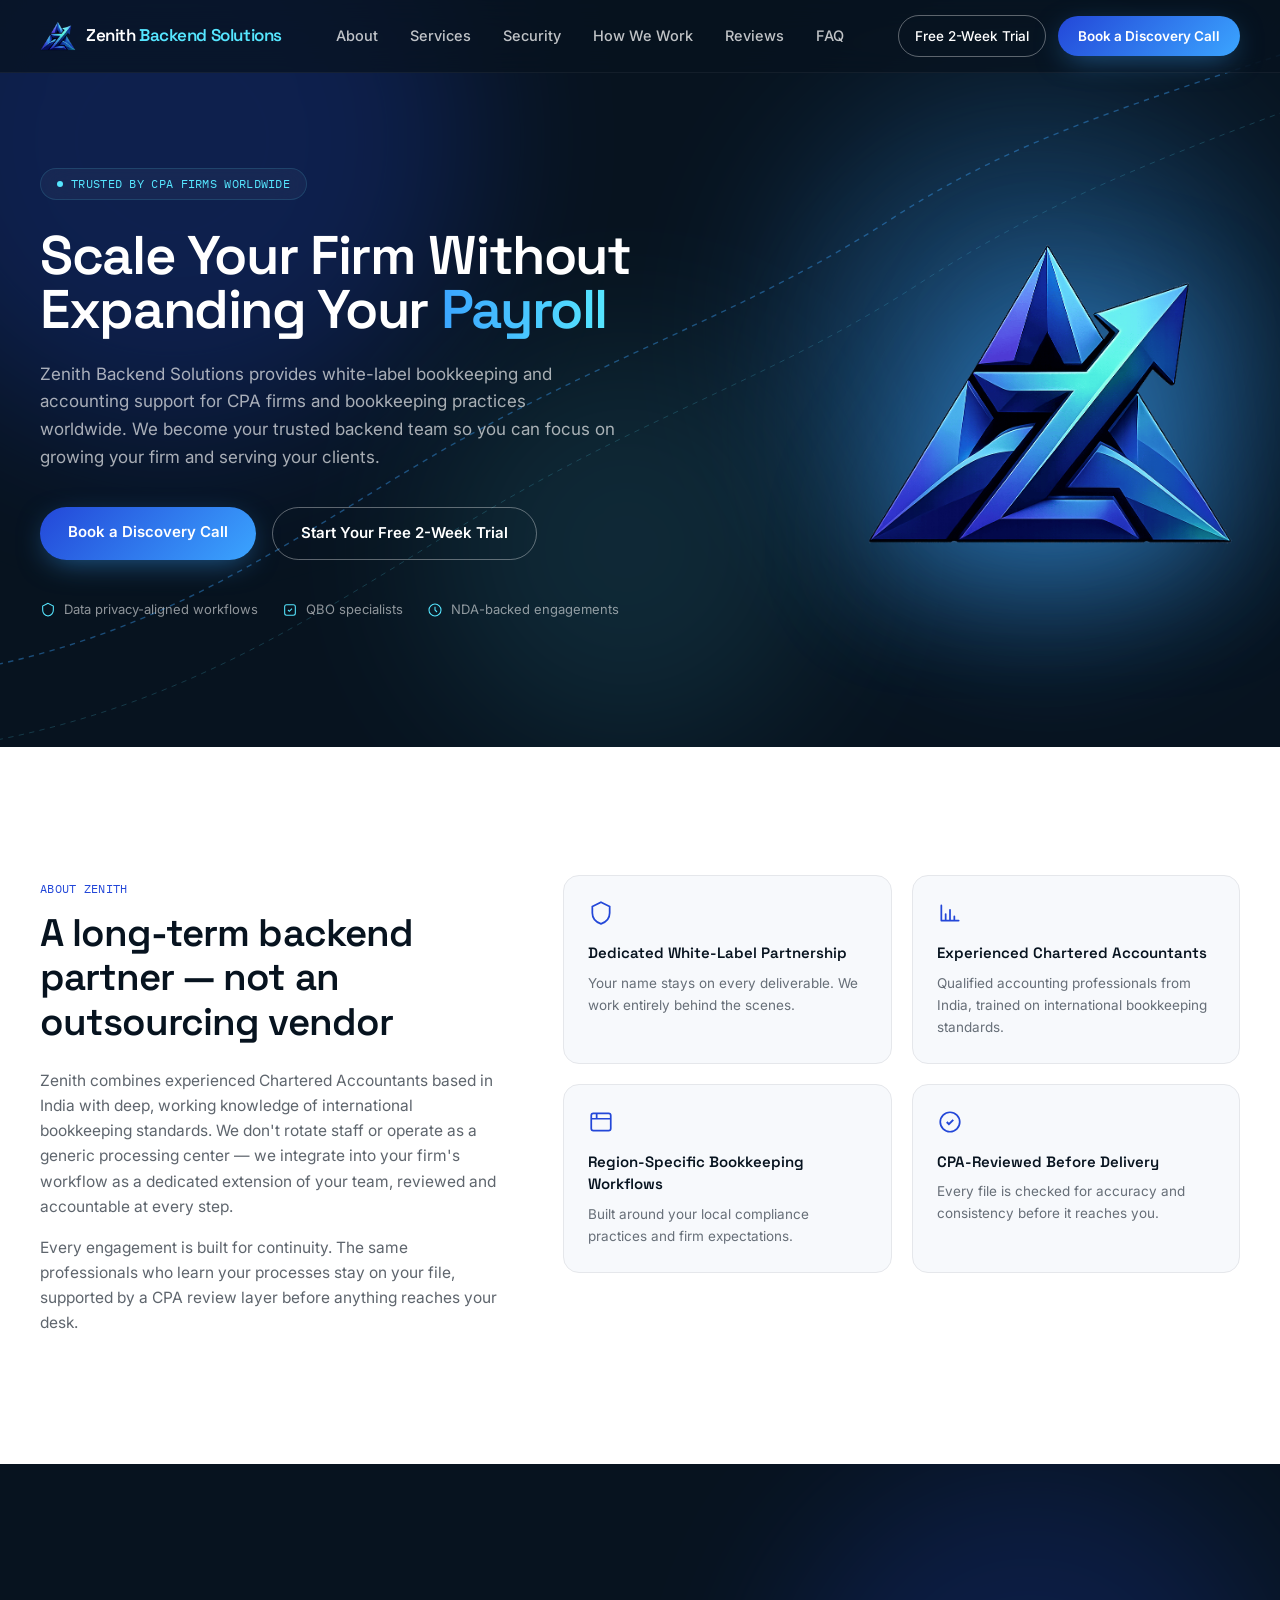
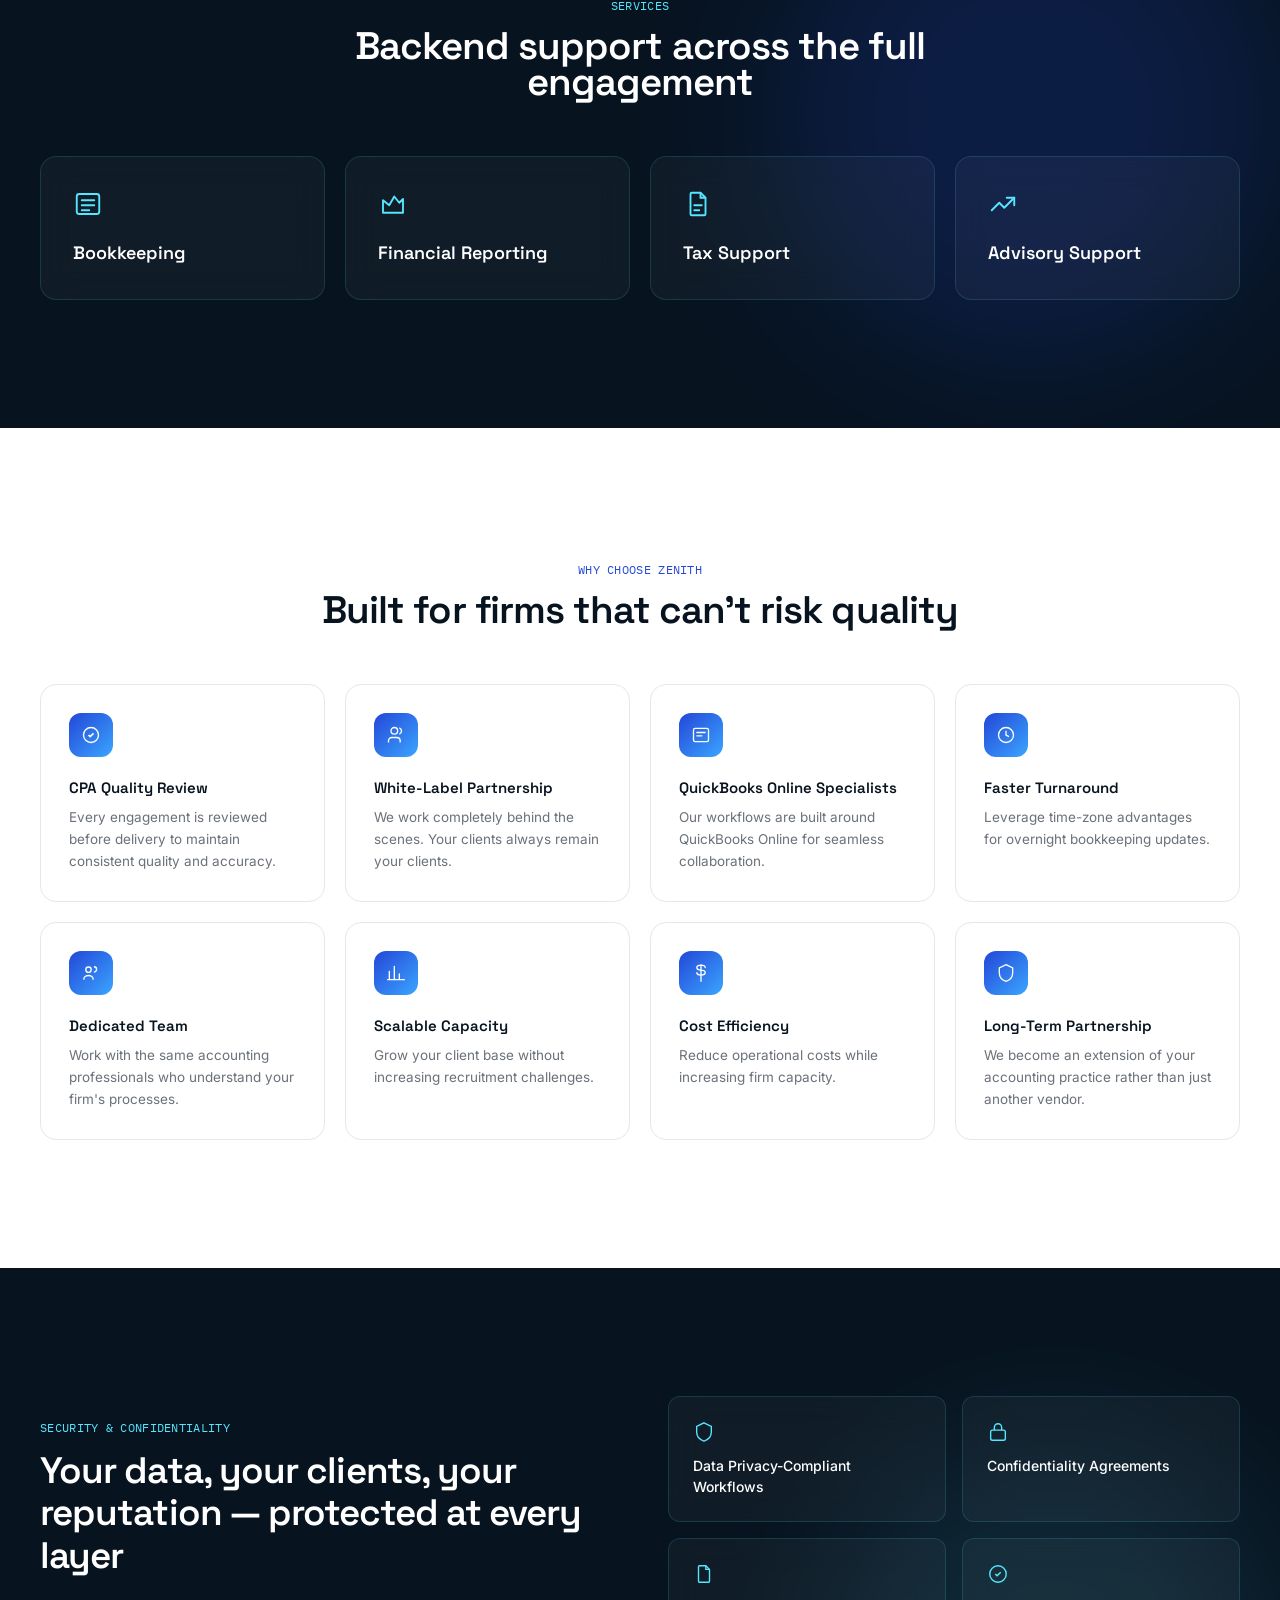
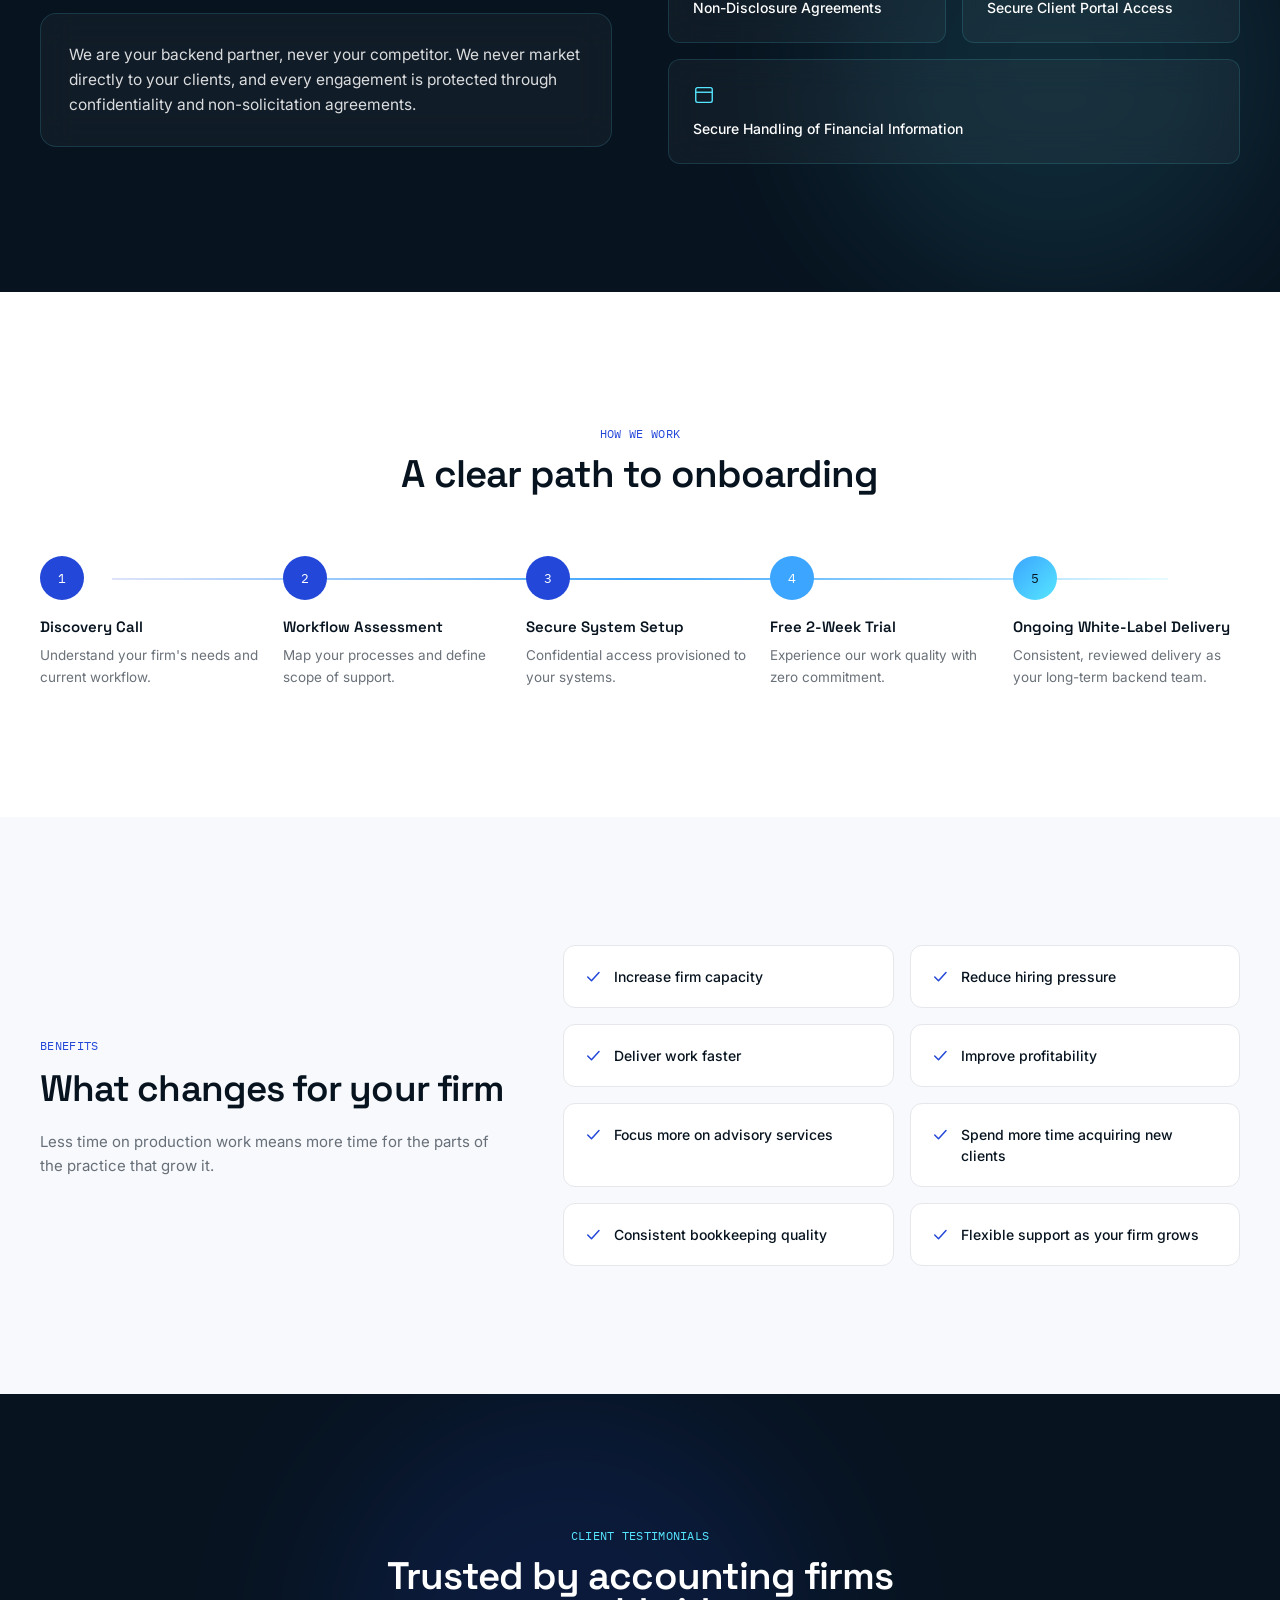
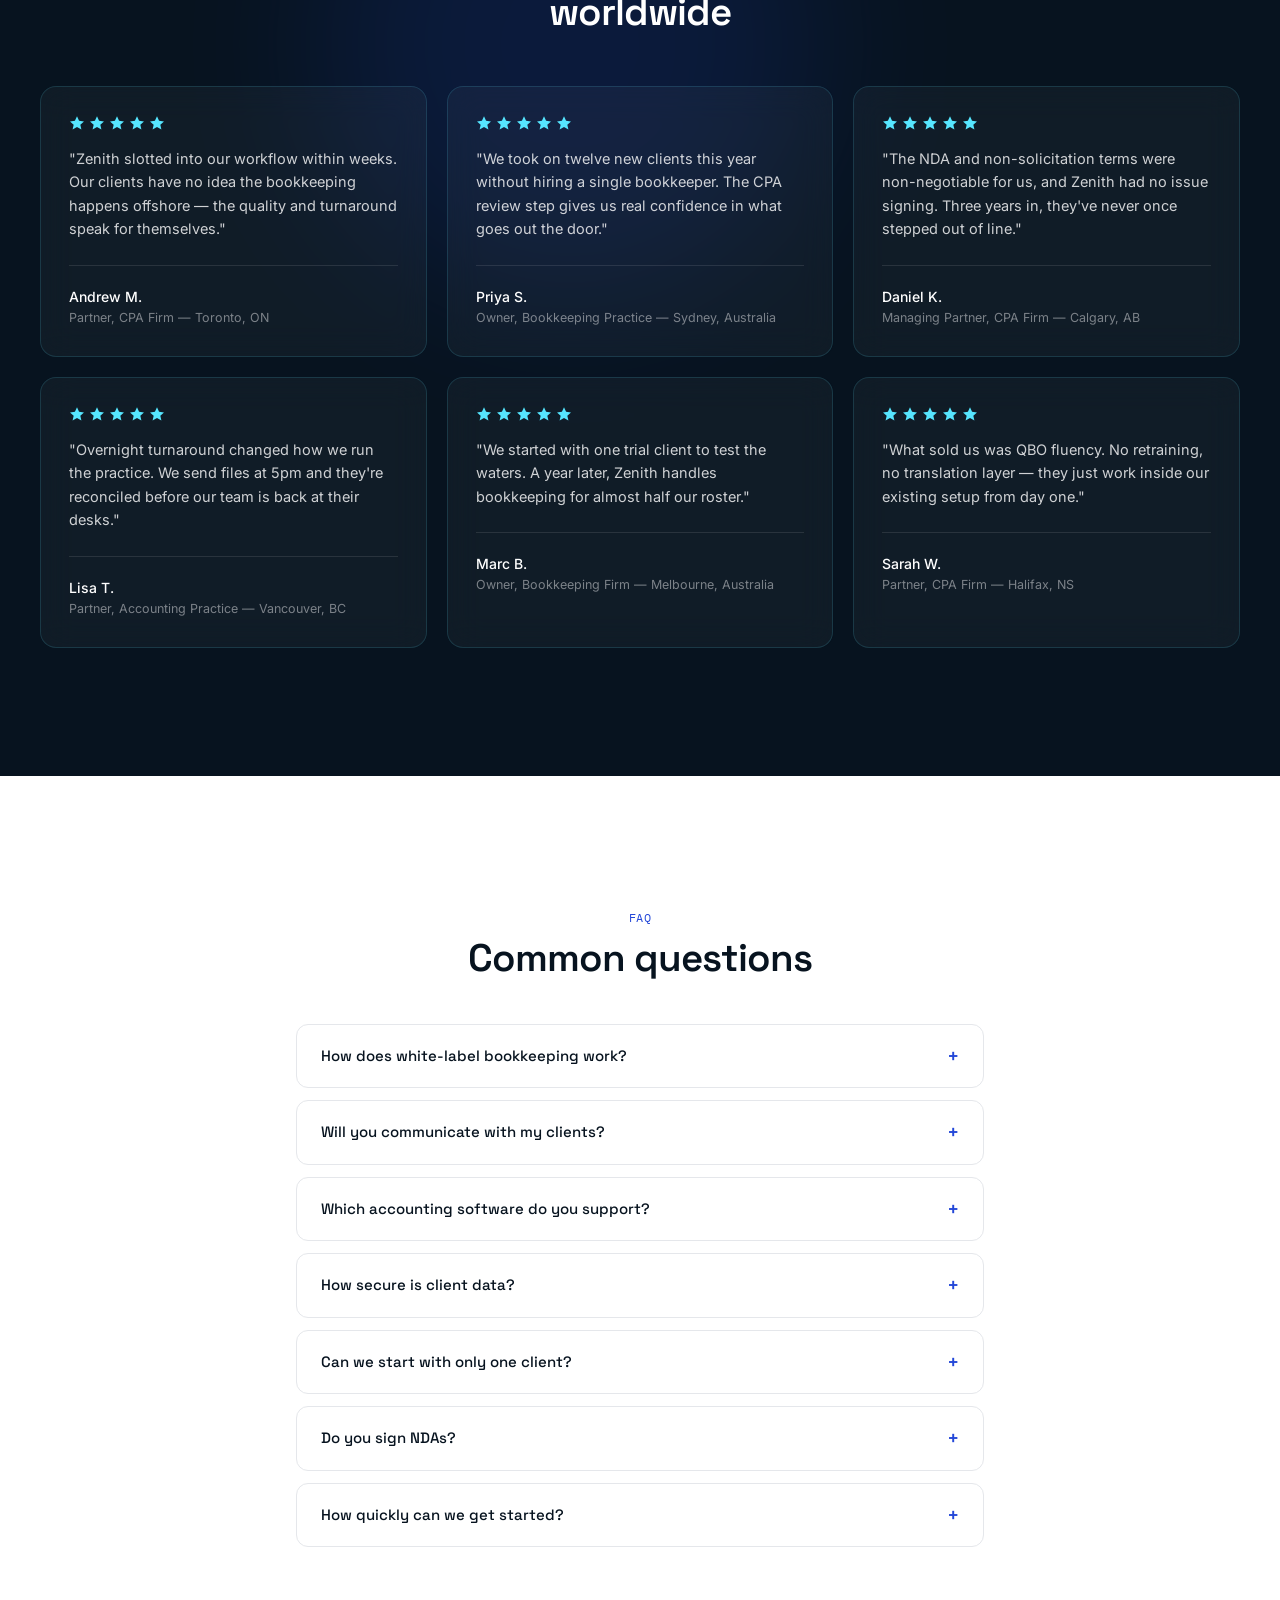
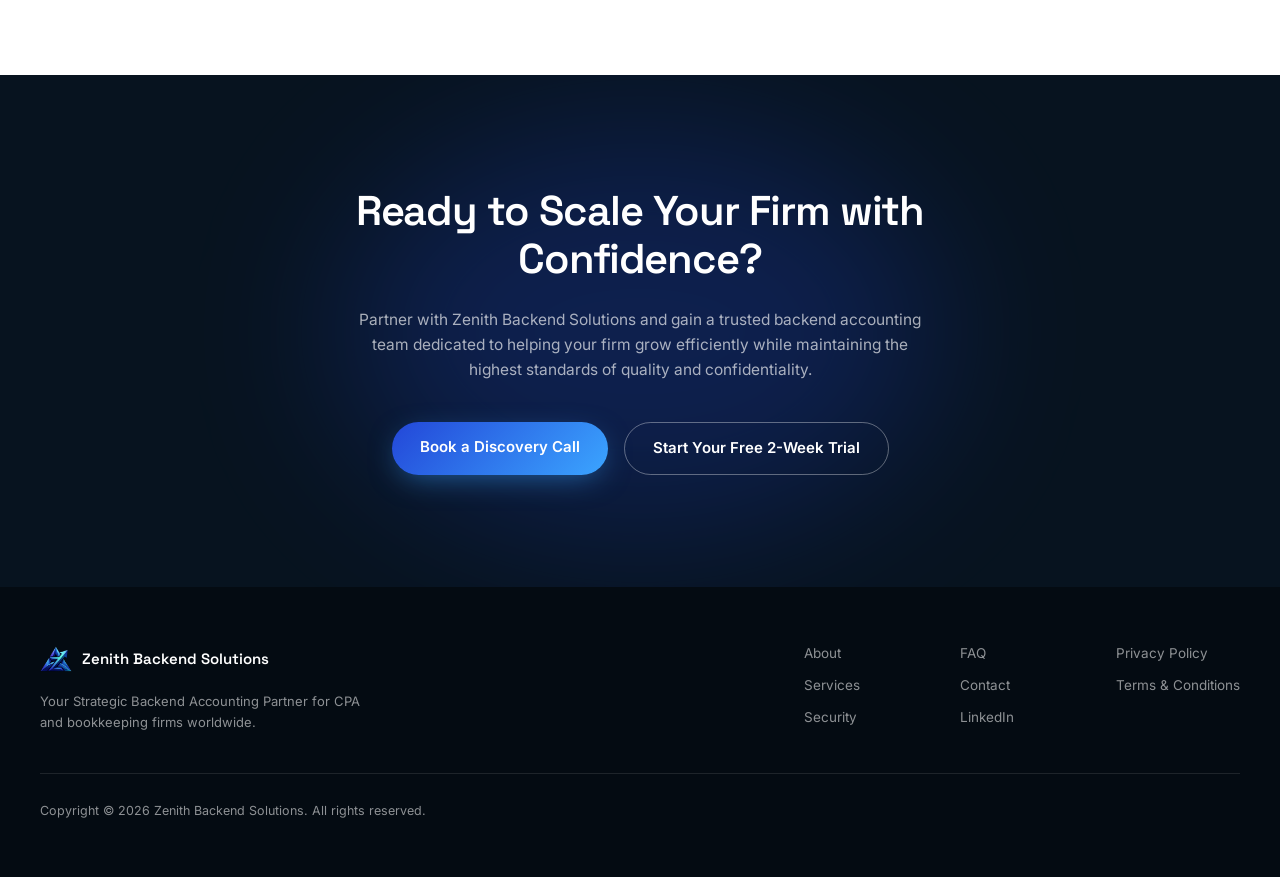
==== index.html @ acbb68af "Rename index (2).html to index.html" ====
<!DOCTYPE html>
<html lang="en">
<head>
<meta charset="UTF-8" />
<meta name="viewport" content="width=device-width, initial-scale=1.0" />
<title>Zenith Backend Solutions | Strategic Backend Accounting Partner for CPA Firms Worldwide</title>
<meta name="description" content="White-label bookkeeping and accounting support for CPA firms and bookkeeping practices worldwide. CPA-reviewed work, QuickBooks Online expertise, complete confidentiality." />
<link rel="preconnect" href="https://fonts.googleapis.com">
<link rel="preconnect" href="https://fonts.gstatic.com" crossorigin>
<link href="https://fonts.googleapis.com/css2?family=Space+Grotesk:wght@400;500;600;700&family=Inter:wght@400;500;600;700&family=IBM+Plex+Mono:wght@400;500&display=swap" rel="stylesheet">
<style>*,:after,:before{--tw-border-spacing-x:0;--tw-border-spacing-y:0;--tw-translate-x:0;--tw-translate-y:0;--tw-rotate:0;--tw-skew-x:0;--tw-skew-y:0;--tw-scale-x:1;--tw-scale-y:1;--tw-pan-x: ;--tw-pan-y: ;--tw-pinch-zoom: ;--tw-scroll-snap-strictness:proximity;--tw-gradient-from-position: ;--tw-gradient-via-position: ;--tw-gradient-to-position: ;--tw-ordinal: ;--tw-slashed-zero: ;--tw-numeric-figure: ;--tw-numeric-spacing: ;--tw-numeric-fraction: ;--tw-ring-inset: ;--tw-ring-offset-width:0px;--tw-ring-offset-color:#fff;--tw-ring-color:rgba(59,130,246,.5);--tw-ring-offset-shadow:0 0 #0000;--tw-ring-shadow:0 0 #0000;--tw-shadow:0 0 #0000;--tw-shadow-colored:0 0 #0000;--tw-blur: ;--tw-brightness: ;--tw-contrast: ;--tw-grayscale: ;--tw-hue-rotate: ;--tw-invert: ;--tw-saturate: ;--tw-sepia: ;--tw-drop-shadow: ;--tw-backdrop-blur: ;--tw-backdrop-brightness: ;--tw-backdrop-contrast: ;--tw-backdrop-grayscale: ;--tw-backdrop-hue-rotate: ;--tw-backdrop-invert: ;--tw-backdrop-opacity: ;--tw-backdrop-saturate: ;--tw-backdrop-sepia: ;--tw-contain-size: ;--tw-contain-layout: ;--tw-contain-paint: ;--tw-contain-style: }::backdrop{--tw-border-spacing-x:0;--tw-border-spacing-y:0;--tw-translate-x:0;--tw-translate-y:0;--tw-rotate:0;--tw-skew-x:0;--tw-skew-y:0;--tw-scale-x:1;--tw-scale-y:1;--tw-pan-x: ;--tw-pan-y: ;--tw-pinch-zoom: ;--tw-scroll-snap-strictness:proximity;--tw-gradient-from-position: ;--tw-gradient-via-position: ;--tw-gradient-to-position: ;--tw-ordinal: ;--tw-slashed-zero: ;--tw-numeric-figure: ;--tw-numeric-spacing: ;--tw-numeric-fraction: ;--tw-ring-inset: ;--tw-ring-offset-width:0px;--tw-ring-offset-color:#fff;--tw-ring-color:rgba(59,130,246,.5);--tw-ring-offset-shadow:0 0 #0000;--tw-ring-shadow:0 0 #0000;--tw-shadow:0 0 #0000;--tw-shadow-colored:0 0 #0000;--tw-blur: ;--tw-brightness: ;--tw-contrast: ;--tw-grayscale: ;--tw-hue-rotate: ;--tw-invert: ;--tw-saturate: ;--tw-sepia: ;--tw-drop-shadow: ;--tw-backdrop-blur: ;--tw-backdrop-brightness: ;--tw-backdrop-contrast: ;--tw-backdrop-grayscale: ;--tw-backdrop-hue-rotate: ;--tw-backdrop-invert: ;--tw-backdrop-opacity: ;--tw-backdrop-saturate: ;--tw-backdrop-sepia: ;--tw-contain-size: ;--tw-contain-layout: ;--tw-contain-paint: ;--tw-contain-style: }/*! tailwindcss v3.4.19 | MIT License | https://tailwindcss.com*/*,:after,:before{box-sizing:border-box;border:0 solid #e5e7eb}:after,:before{--tw-content:""}:host,html{line-height:1.5;-webkit-text-size-adjust:100%;-moz-tab-size:4;-o-tab-size:4;tab-size:4;font-family:ui-sans-serif,system-ui,sans-serif,Apple Color Emoji,Segoe UI Emoji,Segoe UI Symbol,Noto Color Emoji;font-feature-settings:normal;font-variation-settings:normal;-webkit-tap-highlight-color:transparent}body{margin:0;line-height:inherit}hr{height:0;color:inherit;border-top-width:1px}abbr:where([title]){-webkit-text-decoration:underline dotted;text-decoration:underline dotted}h1,h2,h3,h4,h5,h6{font-size:inherit;font-weight:inherit}a{color:inherit;text-decoration:inherit}b,strong{font-weight:bolder}code,kbd,pre,samp{font-family:ui-monospace,SFMono-Regular,Menlo,Monaco,Consolas,Liberation Mono,Courier New,monospace;font-feature-settings:normal;font-variation-settings:normal;font-size:1em}small{font-size:80%}sub,sup{font-size:75%;line-height:0;position:relative;vertical-align:baseline}sub{bottom:-.25em}sup{top:-.5em}table{text-indent:0;border-color:inherit;border-collapse:collapse}button,input,optgroup,select,textarea{font-family:inherit;font-feature-settings:inherit;font-variation-settings:inherit;font-size:100%;font-weight:inherit;line-height:inherit;letter-spacing:inherit;color:inherit;margin:0;padding:0}button,select{text-transform:none}button,input:where([type=button]),input:where([type=reset]),input:where([type=submit]){-webkit-appearance:button;background-color:transparent;background-image:none}:-moz-focusring{outline:auto}:-moz-ui-invalid{box-shadow:none}progress{vertical-align:baseline}::-webkit-inner-spin-button,::-webkit-outer-spin-button{height:auto}[type=search]{-webkit-appearance:textfield;outline-offset:-2px}::-webkit-search-decoration{-webkit-appearance:none}::-webkit-file-upload-button{-webkit-appearance:button;font:inherit}summary{display:list-item}blockquote,dd,dl,figure,h1,h2,h3,h4,h5,h6,hr,p,pre{margin:0}fieldset{margin:0}fieldset,legend{padding:0}menu,ol,ul{list-style:none;margin:0;padding:0}dialog{padding:0}textarea{resize:vertical}input::-moz-placeholder,textarea::-moz-placeholder{opacity:1;color:#9ca3af}input::placeholder,textarea::placeholder{opacity:1;color:#9ca3af}[role=button],button{cursor:pointer}:disabled{cursor:default}audio,canvas,embed,iframe,img,object,svg,video{display:block;vertical-align:middle}img,video{max-width:100%;height:auto}[hidden]:where(:not([hidden=until-found])){display:none}.fixed{position:fixed}.absolute{position:absolute}.relative{position:relative}.inset-0{inset:0}.-left-32{left:-8rem}.-top-40{top:-10rem}.bottom-0{bottom:0}.left-0{left:0}.left-1\/2{left:50%}.left-1\/3{left:33.333333%}.left-1\/4{left:25%}.left-\[6\%\]{left:6%}.right-0{right:0}.right-5{right:1.25rem}.right-\[6\%\]{right:6%}.top-0{top:0}.top-1\/2{top:50%}.top-20{top:5rem}.top-5{top:1.25rem}.top-\[22px\]{top:22px}.z-10{z-index:10}.z-50{z-index:50}.z-\[100\]{z-index:100}.mx-auto{margin-left:auto;margin-right:auto}.-mt-1{margin-top:-.25rem}.mb-3{margin-bottom:.75rem}.mb-4{margin-bottom:1rem}.mb-5{margin-bottom:1.25rem}.mb-7{margin-bottom:1.75rem}.mt-0\.5{margin-top:.125rem}.mt-1\.5{margin-top:.375rem}.mt-10{margin-top:2.5rem}.mt-12{margin-top:3rem}.mt-14{margin-top:3.5rem}.mt-16{margin-top:4rem}.mt-2{margin-top:.5rem}.mt-3{margin-top:.75rem}.mt-4{margin-top:1rem}.mt-5{margin-top:1.25rem}.mt-6{margin-top:1.5rem}.mt-9{margin-top:2.25rem}.flex{display:flex}.inline-flex{display:inline-flex}.grid{display:grid}.hidden{display:none}.h-1\.5{height:.375rem}.h-11{height:2.75rem}.h-14{height:3.5rem}.h-8{height:2rem}.h-9{height:2.25rem}.h-\[2px\]{height:2px}.h-\[380px\]{height:380px}.h-\[400px\]{height:400px}.h-\[450px\]{height:450px}.h-\[500px\]{height:500px}.h-\[600px\]{height:600px}.h-\[72px\]{height:72px}.h-full{height:100%}.w-1\.5{width:.375rem}.w-11{width:2.75rem}.w-14{width:3.5rem}.w-8{width:2rem}.w-9{width:2.25rem}.w-\[260px\]{width:260px}.w-\[380px\]{width:380px}.w-\[400px\]{width:400px}.w-\[450px\]{width:450px}.w-\[500px\]{width:500px}.w-\[600px\]{width:600px}.w-full{width:100%}.max-w-2xl{max-width:42rem}.max-w-3xl{max-width:48rem}.max-w-7xl{max-width:80rem}.max-w-md{max-width:28rem}.max-w-xl{max-width:36rem}.max-w-xs{max-width:20rem}.shrink-0{flex-shrink:0}.grow{flex-grow:1}.-translate-x-1\/2{--tw-translate-x:-50%}.-translate-x-1\/2,.-translate-y-1\/2{transform:translate(var(--tw-translate-x),var(--tw-translate-y)) rotate(var(--tw-rotate)) skewX(var(--tw-skew-x)) skewY(var(--tw-skew-y)) scaleX(var(--tw-scale-x)) scaleY(var(--tw-scale-y))}.-translate-y-1\/2{--tw-translate-y:-50%}.transform{transform:translate(var(--tw-translate-x),var(--tw-translate-y)) rotate(var(--tw-rotate)) skewX(var(--tw-skew-x)) skewY(var(--tw-skew-y)) scaleX(var(--tw-scale-x)) scaleY(var(--tw-scale-y))}.cursor-pointer{cursor:pointer}.grid-cols-2{grid-template-columns:repeat(2,minmax(0,1fr))}.flex-col{flex-direction:column}.flex-wrap{flex-wrap:wrap}.items-start{align-items:flex-start}.items-center{align-items:center}.justify-center{justify-content:center}.justify-between{justify-content:space-between}.gap-1{gap:.25rem}.gap-10{gap:2.5rem}.gap-14{gap:3.5rem}.gap-2{gap:.5rem}.gap-2\.5{gap:.625rem}.gap-3{gap:.75rem}.gap-4{gap:1rem}.gap-5{gap:1.25rem}.gap-6{gap:1.5rem}.gap-8{gap:2rem}.overflow-hidden{overflow:hidden}.whitespace-nowrap{white-space:nowrap}.rounded-2xl{border-radius:1rem}.rounded-full{border-radius:9999px}.rounded-lg{border-radius:.5rem}.rounded-xl{border-radius:.75rem}.border{border-width:1px}.border-b{border-bottom-width:1px}.border-l-2{border-left-width:2px}.border-t{border-top-width:1px}.border-\[\#07131F\]\/15{border-color:rgba(7,19,31,.15)}.border-white\/10{border-color:hsla(0,0%,100%,.1)}.border-white\/5{border-color:hsla(0,0%,100%,.05)}.border-l-\[\#56E6FF\]{--tw-border-opacity:1;border-left-color:rgb(86 230 255/var(--tw-border-opacity,1))}.bg-\[\#040B12\]{--tw-bg-opacity:1;background-color:rgb(4 11 18/var(--tw-bg-opacity,1))}.bg-\[\#07131F\]{--tw-bg-opacity:1;background-color:rgb(7 19 31/var(--tw-bg-opacity,1))}.bg-\[\#2347D8\]{--tw-bg-opacity:1;background-color:rgb(35 71 216/var(--tw-bg-opacity,1))}.bg-\[\#3BA5FF\]{--tw-bg-opacity:1;background-color:rgb(59 165 255/var(--tw-bg-opacity,1))}.bg-\[\#56E6FF\]{--tw-bg-opacity:1;background-color:rgb(86 230 255/var(--tw-bg-opacity,1))}.bg-\[\#F7F9FC\]{--tw-bg-opacity:1;background-color:rgb(247 249 252/var(--tw-bg-opacity,1))}.bg-white{--tw-bg-opacity:1;background-color:rgb(255 255 255/var(--tw-bg-opacity,1))}.bg-gradient-to-br{background-image:linear-gradient(to bottom right,var(--tw-gradient-stops))}.from-\[\#2347D8\]{--tw-gradient-from:#2347d8 var(--tw-gradient-from-position);--tw-gradient-to:rgba(35,71,216,0) var(--tw-gradient-to-position);--tw-gradient-stops:var(--tw-gradient-from),var(--tw-gradient-to)}.from-\[\#3BA5FF\]{--tw-gradient-from:#3ba5ff var(--tw-gradient-from-position);--tw-gradient-to:rgba(59,165,255,0) var(--tw-gradient-to-position);--tw-gradient-stops:var(--tw-gradient-from),var(--tw-gradient-to)}.to-\[\#3BA5FF\]{--tw-gradient-to:#3ba5ff var(--tw-gradient-to-position)}.to-\[\#56E6FF\]{--tw-gradient-to:#56e6ff var(--tw-gradient-to-position)}.object-contain{-o-object-fit:contain;object-fit:contain}.p-2{padding:.5rem}.p-5{padding:1.25rem}.p-6{padding:1.5rem}.p-7{padding:1.75rem}.p-8{padding:2rem}.px-3\.5{padding-left:.875rem;padding-right:.875rem}.px-4{padding-left:1rem;padding-right:1rem}.px-5{padding-left:1.25rem;padding-right:1.25rem}.px-6{padding-left:1.5rem;padding-right:1.5rem}.px-7{padding-left:1.75rem;padding-right:1.75rem}.py-1{padding-top:.25rem;padding-bottom:.25rem}.py-1\.5{padding-top:.375rem;padding-bottom:.375rem}.py-14{padding-top:3.5rem;padding-bottom:3.5rem}.py-2\.5{padding-top:.625rem;padding-bottom:.625rem}.py-24{padding-top:6rem;padding-bottom:6rem}.py-3{padding-top:.75rem;padding-bottom:.75rem}.py-3\.5{padding-top:.875rem;padding-bottom:.875rem}.py-4{padding-top:1rem;padding-bottom:1rem}.py-5{padding-top:1.25rem;padding-bottom:1.25rem}.py-6{padding-top:1.5rem;padding-bottom:1.5rem}.pb-24{padding-bottom:6rem}.pb-5{padding-bottom:1.25rem}.pt-16{padding-top:4rem}.pt-5{padding-top:1.25rem}.pt-7{padding-top:1.75rem}.pt-\[72px\]{padding-top:72px}.text-center{text-align:center}.font-mono{font-family:ui-monospace,SFMono-Regular,Menlo,Monaco,Consolas,Liberation Mono,Courier New,monospace}.text-3xl{font-size:1.875rem;line-height:2.25rem}.text-\[12\.5px\]{font-size:12.5px}.text-\[12px\]{font-size:12px}.text-\[13\.5px\]{font-size:13.5px}.text-\[13px\]{font-size:13px}.text-\[14\.5px\]{font-size:14.5px}.text-\[14px\]{font-size:14px}.text-\[15\.5px\]{font-size:15.5px}.text-\[15px\]{font-size:15px}.text-\[17px\]{font-size:17px}.text-\[2\.5rem\]{font-size:2.5rem}.text-lg{font-size:1.125rem;line-height:1.75rem}.text-sm{font-size:.875rem;line-height:1.25rem}.text-xl{font-size:1.25rem;line-height:1.75rem}.font-medium{font-weight:500}.font-semibold{font-weight:600}.leading-\[1\.08\]{line-height:1.08}.leading-\[1\.15\]{line-height:1.15}.leading-none{line-height:1}.leading-relaxed{line-height:1.625}.tracking-tight{letter-spacing:-.025em}.tracking-wide{letter-spacing:.025em}.text-\[\#07131F\]{--tw-text-opacity:1;color:rgb(7 19 31/var(--tw-text-opacity,1))}.text-\[\#07131F\]\/40{color:rgba(7,19,31,.4)}.text-\[\#07131F\]\/55{color:rgba(7,19,31,.55)}.text-\[\#07131F\]\/60{color:rgba(7,19,31,.6)}.text-\[\#07131F\]\/65{color:rgba(7,19,31,.65)}.text-\[\#07131F\]\/70{color:rgba(7,19,31,.7)}.text-\[\#2347D8\]{--tw-text-opacity:1;color:rgb(35 71 216/var(--tw-text-opacity,1))}.text-\[\#56E6FF\]{--tw-text-opacity:1;color:rgb(86 230 255/var(--tw-text-opacity,1))}.text-red-600{--tw-text-opacity:1;color:rgb(220 38 38/var(--tw-text-opacity,1))}.text-white{--tw-text-opacity:1;color:rgb(255 255 255/var(--tw-text-opacity,1))}.text-white\/45{color:hsla(0,0%,100%,.45)}.text-white\/55{color:hsla(0,0%,100%,.55)}.text-white\/65{color:hsla(0,0%,100%,.65)}.text-white\/75{color:hsla(0,0%,100%,.75)}.text-white\/80{color:hsla(0,0%,100%,.8)}.text-white\/85{color:hsla(0,0%,100%,.85)}.antialiased{-webkit-font-smoothing:antialiased;-moz-osx-font-smoothing:grayscale}.opacity-10{opacity:.1}.opacity-15{opacity:.15}.opacity-20{opacity:.2}.opacity-25{opacity:.25}.opacity-30{opacity:.3}.opacity-40{opacity:.4}.shadow-2xl{--tw-shadow:0 25px 50px -12px rgba(0,0,0,.25);--tw-shadow-colored:0 25px 50px -12px var(--tw-shadow-color);box-shadow:var(--tw-ring-offset-shadow,0 0 #0000),var(--tw-ring-shadow,0 0 #0000),var(--tw-shadow)}.drop-shadow-\[0_25px_60px_rgba\(59\2c 165\2c 255\2c 0\.35\)\]{--tw-drop-shadow:drop-shadow(0 25px 60px rgba(59,165,255,.35));filter:var(--tw-blur) var(--tw-brightness) var(--tw-contrast) var(--tw-grayscale) var(--tw-hue-rotate) var(--tw-invert) var(--tw-saturate) var(--tw-sepia) var(--tw-drop-shadow)}.transition-colors{transition-property:color,background-color,border-color,text-decoration-color,fill,stroke;transition-timing-function:cubic-bezier(.4,0,.2,1);transition-duration:.15s}.hover\:text-\[\#07131F\]:hover{--tw-text-opacity:1;color:rgb(7 19 31/var(--tw-text-opacity,1))}.hover\:text-white:hover{--tw-text-opacity:1;color:rgb(255 255 255/var(--tw-text-opacity,1))}@media (min-width:640px){.sm\:col-span-2{grid-column:span 2/span 2}.sm\:w-\[320px\]{width:320px}.sm\:grid-cols-2{grid-template-columns:repeat(2,minmax(0,1fr))}.sm\:grid-cols-3{grid-template-columns:repeat(3,minmax(0,1fr))}.sm\:flex-row{flex-direction:row}.sm\:text-5xl{font-size:3rem;line-height:1}.sm\:text-\[17px\]{font-size:17px}}@media (min-width:768px){.md\:flex{display:flex}.md\:hidden{display:none}.md\:flex-row{flex-direction:row}}@media (min-width:1024px){.lg\:col-span-5{grid-column:span 5/span 5}.lg\:col-span-6{grid-column:span 6/span 6}.lg\:col-span-7{grid-column:span 7/span 7}.lg\:mx-0{margin-left:0;margin-right:0}.lg\:block{display:block}.lg\:flex{display:flex}.lg\:w-\[380px\]{width:380px}.lg\:grid-cols-12{grid-template-columns:repeat(12,minmax(0,1fr))}.lg\:grid-cols-3{grid-template-columns:repeat(3,minmax(0,1fr))}.lg\:grid-cols-4{grid-template-columns:repeat(4,minmax(0,1fr))}.lg\:grid-cols-5{grid-template-columns:repeat(5,minmax(0,1fr))}.lg\:grid-cols-\[1\.15fr\2c 0\.85fr\]{grid-template-columns:1.15fr .85fr}.lg\:justify-end{justify-content:flex-end}.lg\:gap-4{gap:1rem}.lg\:px-10{padding-left:2.5rem;padding-right:2.5rem}.lg\:py-28{padding-top:7rem;padding-bottom:7rem}.lg\:py-32{padding-top:8rem}.lg\:pb-32,.lg\:py-32{padding-bottom:8rem}.lg\:pt-24{padding-top:6rem}.lg\:text-left{text-align:left}.lg\:text-\[2\.3rem\]{font-size:2.3rem}.lg\:text-\[2\.4rem\]{font-size:2.4rem}.lg\:text-\[2\.6rem\]{font-size:2.6rem}.lg\:text-\[3\.4rem\]{font-size:3.4rem}}</style>
<style>
  :root{
    --navy:#07131F;
    --navy-soft:#0C1C2C;
    --royal:#2347D8;
    --bright:#3BA5FF;
    --cyan:#56E6FF;
    --grey:#F7F9FC;
  }
  *{box-sizing:border-box;}
  html{scroll-behavior:smooth;}
  body{
    font-family:'Inter',sans-serif;
    background:var(--grey);
    color:var(--navy);
    -webkit-font-smoothing:antialiased;
  }
  .font-display{font-family:'Space Grotesk',sans-serif;}
  .font-mono{font-family:'IBM Plex Mono',monospace;}

  /* reduced motion */
  @media (prefers-reduced-motion: reduce){
    *{animation-duration:0.01ms !important; animation-iteration-count:1 !important; transition-duration:0.01ms !important; scroll-behavior:auto !important;}
  }

  .reveal{opacity:0; transform:translateY(28px); transition:opacity .7s cubic-bezier(.16,1,.3,1), transform .7s cubic-bezier(.16,1,.3,1);}
  .reveal.is-visible{opacity:1; transform:translateY(0);}
  .reveal-delay-1{transition-delay:.08s;}
  .reveal-delay-2{transition-delay:.16s;}
  .reveal-delay-3{transition-delay:.24s;}
  .reveal-delay-4{transition-delay:.32s;}

  .glass{
    background:rgba(255,255,255,0.04);
    border:1px solid rgba(86,230,255,0.14);
    backdrop-filter:blur(16px);
    -webkit-backdrop-filter:blur(16px);
  }
  .glass-light{
    background:rgba(255,255,255,0.65);
    border:1px solid rgba(35,71,216,0.08);
    backdrop-filter:blur(10px);
    -webkit-backdrop-filter:blur(10px);
  }
  .grad-text{
    background:linear-gradient(90deg, var(--bright), var(--cyan));
    -webkit-background-clip:text;
    background-clip:text;
    color:transparent;
  }
  .grad-line{
    background:linear-gradient(90deg, var(--royal), var(--bright), var(--cyan));
  }
  .btn-primary{
    background:linear-gradient(135deg, var(--royal), var(--bright));
    color:white;
    box-shadow:0 8px 30px -8px rgba(59,165,255,0.55);
    transition:transform .25s ease, box-shadow .25s ease;
  }
  .btn-primary:hover{transform:translateY(-2px); box-shadow:0 14px 36px -8px rgba(59,165,255,0.7);}
  .btn-primary:focus-visible, .btn-secondary:focus-visible, a:focus-visible, button:focus-visible{
    outline:2px solid var(--cyan); outline-offset:3px;
  }
  .btn-secondary{
    background:transparent;
    border:1.5px solid rgba(255,255,255,0.35);
    color:white;
    transition:all .25s ease;
  }
  .btn-secondary:hover{border-color:var(--cyan); background:rgba(86,230,255,0.07);}
  .btn-secondary-dark{
    border:1.5px solid rgba(7,19,31,0.18);
    color:var(--navy);
    transition:all .25s ease;
  }
  .btn-secondary-dark:hover{border-color:var(--royal); background:rgba(35,71,216,0.05);}

  .card-hover{transition:transform .35s cubic-bezier(.16,1,.3,1), box-shadow .35s ease, border-color .35s ease;}
  .card-hover:hover{transform:translateY(-6px); box-shadow:0 24px 48px -16px rgba(7,19,31,0.16);}

  .hero-glow{
    position:absolute; border-radius:50%; filter:blur(80px); pointer-events:none;
  }

  .nav-blur{
    background:rgba(7,19,31,0.72);
    backdrop-filter:blur(14px);
    -webkit-backdrop-filter:blur(14px);
  }

  .ascend-path{stroke-dasharray:6 6; animation:dash 40s linear infinite;}
  @keyframes dash{to{stroke-dashoffset:-1000;}}
  @media (prefers-reduced-motion: reduce){.ascend-path{animation:none;}}

  .timeline-line{
    background:linear-gradient(90deg, rgba(35,71,216,0.15), var(--bright), rgba(86,230,255,0.15));
  }

  .num-mono{font-family:'IBM Plex Mono',monospace; font-size:.72rem; letter-spacing:.08em;}

  .modal-overlay{background:rgba(7,19,31,0.6); backdrop-filter:blur(6px);}

  input[type="text"], input[type="email"]{
    transition:border-color .2s ease, box-shadow .2s ease;
  }
  input[type="text"]:focus, input[type="email"]:focus{
    border-color:var(--bright); box-shadow:0 0 0 3px rgba(59,165,255,0.15); outline:none;
  }

  .faq-item[open] summary .faq-icon{transform:rotate(45deg);}
  .faq-icon{transition:transform .25s ease;}
  summary::-webkit-details-marker{display:none;}
  summary{list-style:none;}

  ::selection{background:var(--bright); color:white;}
</style>
</head>
<body class="antialiased">

<!-- ============ NAV ============ -->
<header class="fixed top-0 left-0 right-0 z-50 nav-blur border-b border-white/5">
  <div class="max-w-7xl mx-auto px-6 lg:px-10 h-[72px] flex items-center justify-between">
    <a href="#top" class="flex items-center gap-2.5 group">
      <img src="[data-uri]" alt="Zenith Backend Solutions logo" class="h-9 w-9 object-contain" />
      <span class="font-display text-white font-semibold text-[15px] sm:text-[17px] tracking-tight whitespace-nowrap">Zenith <span class="text-[#56E6FF]">Backend Solutions</span></span>
    </a>
    <nav class="hidden lg:flex items-center gap-8 font-medium text-[14.5px] text-white/75">
      <a href="#about" class="hover:text-white transition-colors">About</a>
      <a href="#services" class="hover:text-white transition-colors">Services</a>
      <a href="#security" class="hover:text-white transition-colors">Security</a>
      <a href="#process" class="hover:text-white transition-colors">How We Work</a>
      <a href="#testimonials" class="hover:text-white transition-colors">Reviews</a>
      <a href="#faq" class="hover:text-white transition-colors">FAQ</a>
    </nav>
    <div class="hidden md:flex items-center gap-3">
      <button onclick="openTrialModal()" class="btn-secondary px-4 py-2.5 rounded-full text-[13.5px] font-medium">Free 2-Week Trial</button>
      <a href="tel:+14374223344" class="btn-primary px-5 py-2.5 rounded-full text-[13.5px] font-semibold">Book a Discovery Call</a>
    </div>
    <button id="mobileMenuBtn" aria-label="Open menu" aria-expanded="false" class="md:hidden text-white p-2">
      <svg width="22" height="22" viewBox="0 0 24 24" fill="none"><path d="M3 6h18M3 12h18M3 18h18" stroke="currentColor" stroke-width="2" stroke-linecap="round"/></svg>
    </button>
  </div>
  <div id="mobileMenu" class="hidden md:hidden border-t border-white/10 px-6 py-5 flex flex-col gap-4 text-white/85 font-medium">
    <a href="#about" class="py-1">About</a>
    <a href="#services" class="py-1">Services</a>
    <a href="#security" class="py-1">Security</a>
    <a href="#process" class="py-1">How We Work</a>
    <a href="#testimonials" class="py-1">Reviews</a>
    <a href="#faq" class="py-1">FAQ</a>
    <button onclick="openTrialModal()" class="btn-secondary px-4 py-2.5 rounded-full text-sm font-medium mt-2">Free 2-Week Trial</button>
    <a href="tel:+14374223344" class="btn-primary px-5 py-2.5 rounded-full text-sm font-semibold text-center">Book a Discovery Call</a>
  </div>
</header>

<!-- ============ HERO ============ -->
<section id="top" class="relative bg-[#07131F] overflow-hidden pt-[72px]">
  <div class="hero-glow w-[600px] h-[600px] bg-[#2347D8] opacity-25 -top-40 -left-32"></div>
  <div class="hero-glow w-[500px] h-[500px] bg-[#3BA5FF] opacity-20 top-20 right-0"></div>
  <div class="hero-glow w-[400px] h-[400px] bg-[#56E6FF] opacity-10 bottom-0 left-1/3"></div>

  <!-- ascending line motif echoing the logo's arrow -->
  <svg class="absolute inset-0 w-full h-full opacity-40" preserveAspectRatio="none" viewBox="0 0 1440 800">
    <path class="ascend-path" d="M-50,720 C200,680 350,560 520,470 C700,375 850,330 1010,230 C1150,145 1280,110 1500,40" stroke="#3BA5FF" stroke-width="1.5" fill="none"/>
    <path class="ascend-path" d="M-50,800 C220,760 380,640 560,540 C740,440 880,400 1040,300 C1180,215 1300,170 1500,100" stroke="#56E6FF" stroke-width="1" fill="none" opacity="0.5"/>
  </svg>

  <div class="relative max-w-7xl mx-auto px-6 lg:px-10 pt-16 pb-24 lg:pt-24 lg:pb-32 grid lg:grid-cols-[1.15fr,0.85fr] gap-14 items-center">
    <div class="reveal is-visible">
      <div class="inline-flex items-center gap-2 glass rounded-full px-4 py-1.5 mb-7">
        <span class="w-1.5 h-1.5 rounded-full bg-[#56E6FF]"></span>
        <span class="font-mono text-[12px] text-[#56E6FF] tracking-wide">TRUSTED BY CPA FIRMS WORLDWIDE</span>
      </div>
      <h1 class="font-display text-white text-[2.5rem] leading-[1.08] sm:text-5xl lg:text-[3.4rem] font-semibold tracking-tight">
        Scale Your Firm Without Expanding Your <span class="grad-text">Payroll</span>
      </h1>
      <p class="text-white/65 text-[17px] leading-relaxed mt-6 max-w-xl">
        Zenith Backend Solutions provides white-label bookkeeping and accounting support for CPA firms and bookkeeping practices worldwide. We become your trusted backend team so you can focus on growing your firm and serving your clients.
      </p>
      <div class="flex flex-col sm:flex-row gap-4 mt-9">
        <a href="tel:+14374223344" class="btn-primary px-7 py-3.5 rounded-full font-semibold text-[15px] text-center">Book a Discovery Call</a>
        <button onclick="openTrialModal()" class="btn-secondary px-7 py-3.5 rounded-full font-semibold text-[15px]">Start Your Free 2-Week Trial</button>
      </div>
      <div class="flex items-center gap-6 mt-10 flex-wrap">
        <div class="flex items-center gap-2 text-white/55 text-[13px]"><svg width="16" height="16" viewBox="0 0 24 24" fill="none"><path d="M12 2L4 6v6c0 5 3.5 8 8 9 4.5-1 8-4 8-9V6l-8-4z" stroke="#56E6FF" stroke-width="1.6"/></svg>Data privacy-aligned workflows</div>
        <div class="flex items-center gap-2 text-white/55 text-[13px]"><svg width="16" height="16" viewBox="0 0 24 24" fill="none"><rect x="4" y="4" width="16" height="16" rx="3" stroke="#56E6FF" stroke-width="1.6"/><path d="M9 12l2 2 4-4" stroke="#56E6FF" stroke-width="1.6"/></svg>QBO specialists</div>
        <div class="flex items-center gap-2 text-white/55 text-[13px]"><svg width="16" height="16" viewBox="0 0 24 24" fill="none"><circle cx="12" cy="12" r="9" stroke="#56E6FF" stroke-width="1.6"/><path d="M12 7v5l3 3" stroke="#56E6FF" stroke-width="1.6"/></svg>NDA-backed engagements</div>
      </div>
    </div>

    <div class="reveal is-visible reveal-delay-2 relative flex justify-center lg:justify-end">
      <div class="hero-glow w-[380px] h-[380px] bg-[#3BA5FF] opacity-30"></div>
      <img src="[data-uri]" alt="Zenith Backend Solutions emblem — an ascending arrow rising through a peak" class="relative w-[260px] sm:w-[320px] lg:w-[380px] drop-shadow-[0_25px_60px_rgba(59,165,255,0.35)]" />
    </div>
  </div>
</section>

<!-- ============ ABOUT ============ -->
<section id="about" class="relative bg-white py-24 lg:py-32 overflow-hidden">
  <div class="max-w-7xl mx-auto px-6 lg:px-10 grid lg:grid-cols-12 gap-14 items-start">
    <div class="lg:col-span-5 reveal">
      <span class="font-mono text-[12px] text-[#2347D8] tracking-wide">ABOUT ZENITH</span>
      <h2 class="font-display text-3xl lg:text-[2.4rem] font-semibold tracking-tight mt-3 leading-[1.15]">
        A long-term backend partner — not an outsourcing vendor
      </h2>
      <p class="text-[#07131F]/65 leading-relaxed mt-6 text-[15.5px]">
        Zenith combines experienced Chartered Accountants based in India with deep, working knowledge of international bookkeeping standards. We don't rotate staff or operate as a generic processing center — we integrate into your firm's workflow as a dedicated extension of your team, reviewed and accountable at every step.
      </p>
      <p class="text-[#07131F]/65 leading-relaxed mt-4 text-[15.5px]">
        Every engagement is built for continuity. The same professionals who learn your processes stay on your file, supported by a CPA review layer before anything reaches your desk.
      </p>
    </div>
    <div class="lg:col-span-7 grid sm:grid-cols-2 gap-5 reveal reveal-delay-1">
      <div class="rounded-2xl border border-[#07131F]/8 p-6 bg-[#F7F9FC] card-hover">
        <svg width="26" height="26" viewBox="0 0 24 24" fill="none" class="mb-4"><path d="M12 2l8 4v6c0 5-3.5 8.5-8 10-4.5-1.5-8-5-8-10V6l8-4z" stroke="#2347D8" stroke-width="1.6"/></svg>
        <h3 class="font-display font-semibold text-[15px]">Dedicated White-Label Partnership</h3>
        <p class="text-[13.5px] text-[#07131F]/60 mt-2 leading-relaxed">Your name stays on every deliverable. We work entirely behind the scenes.</p>
      </div>
      <div class="rounded-2xl border border-[#07131F]/8 p-6 bg-[#F7F9FC] card-hover">
        <svg width="26" height="26" viewBox="0 0 24 24" fill="none" class="mb-4"><path d="M4 19V5M4 19h16M8 19v-6m4 6V9m4 10v-4" stroke="#2347D8" stroke-width="1.6" stroke-linecap="round"/></svg>
        <h3 class="font-display font-semibold text-[15px]">Experienced Chartered Accountants</h3>
        <p class="text-[13.5px] text-[#07131F]/60 mt-2 leading-relaxed">Qualified accounting professionals from India, trained on international bookkeeping standards.</p>
      </div>
      <div class="rounded-2xl border border-[#07131F]/8 p-6 bg-[#F7F9FC] card-hover">
        <svg width="26" height="26" viewBox="0 0 24 24" fill="none" class="mb-4"><rect x="3" y="4" width="18" height="16" rx="2" stroke="#2347D8" stroke-width="1.6"/><path d="M3 9h18M8 4v5" stroke="#2347D8" stroke-width="1.6"/></svg>
        <h3 class="font-display font-semibold text-[15px]">Region-Specific Bookkeeping Workflows</h3>
        <p class="text-[13.5px] text-[#07131F]/60 mt-2 leading-relaxed">Built around your local compliance practices and firm expectations.</p>
      </div>
      <div class="rounded-2xl border border-[#07131F]/8 p-6 bg-[#F7F9FC] card-hover">
        <svg width="26" height="26" viewBox="0 0 24 24" fill="none" class="mb-4"><path d="M9 12l2 2 4-4" stroke="#2347D8" stroke-width="1.8"/><circle cx="12" cy="12" r="9" stroke="#2347D8" stroke-width="1.6"/></svg>
        <h3 class="font-display font-semibold text-[15px]">CPA-Reviewed Before Delivery</h3>
        <p class="text-[13.5px] text-[#07131F]/60 mt-2 leading-relaxed">Every file is checked for accuracy and consistency before it reaches you.</p>
      </div>
    </div>
  </div>
</section>

<!-- ============ SERVICES ============ -->
<section id="services" class="relative bg-[#07131F] py-24 lg:py-32 overflow-hidden">
  <div class="hero-glow w-[500px] h-[500px] bg-[#2347D8] opacity-20 top-0 right-0"></div>
  <div class="max-w-7xl mx-auto px-6 lg:px-10 relative">
    <div class="text-center max-w-2xl mx-auto reveal">
      <span class="font-mono text-[12px] text-[#56E6FF] tracking-wide">SERVICES</span>
      <h2 class="font-display text-3xl lg:text-[2.4rem] font-semibold tracking-tight mt-3 text-white">Backend support across the full engagement</h2>
    </div>
    <div class="grid sm:grid-cols-2 lg:grid-cols-4 gap-5 mt-14">
      <div class="glass rounded-2xl p-8 reveal reveal-delay-1 card-hover">
        <svg width="30" height="30" viewBox="0 0 24 24" fill="none" class="mb-5"><rect x="3" y="4" width="18" height="16" rx="2" stroke="#56E6FF" stroke-width="1.5"/><path d="M7 9h10M7 13h10M7 17h6" stroke="#56E6FF" stroke-width="1.5" stroke-linecap="round"/></svg>
        <h3 class="font-display text-white font-semibold text-lg">Bookkeeping</h3>
      </div>
      <div class="glass rounded-2xl p-8 reveal reveal-delay-2 card-hover">
        <svg width="30" height="30" viewBox="0 0 24 24" fill="none" class="mb-5"><path d="M4 19V9l5 4 4-7 4 5 3-3v11H4z" stroke="#56E6FF" stroke-width="1.5" stroke-linejoin="round"/></svg>
        <h3 class="font-display text-white font-semibold text-lg">Financial Reporting</h3>
      </div>
      <div class="glass rounded-2xl p-8 reveal reveal-delay-3 card-hover">
        <svg width="30" height="30" viewBox="0 0 24 24" fill="none" class="mb-5"><path d="M7 3h7l4 4v13a1 1 0 0 1-1 1H7a1 1 0 0 1-1-1V4a1 1 0 0 1 1-1z" stroke="#56E6FF" stroke-width="1.5"/><path d="M14 3v4h4" stroke="#56E6FF" stroke-width="1.5"/><path d="M9 13h6M9 17h4" stroke="#56E6FF" stroke-width="1.5" stroke-linecap="round"/></svg>
        <h3 class="font-display text-white font-semibold text-lg">Tax Support</h3>
      </div>
      <div class="glass rounded-2xl p-8 reveal reveal-delay-4 card-hover">
        <svg width="30" height="30" viewBox="0 0 24 24" fill="none" class="mb-5"><path d="M3 17l6-6 4 4 8-8" stroke="#56E6FF" stroke-width="1.5" stroke-linecap="round" stroke-linejoin="round"/><path d="M15 7h6v6" stroke="#56E6FF" stroke-width="1.5" stroke-linecap="round" stroke-linejoin="round"/></svg>
        <h3 class="font-display text-white font-semibold text-lg">Advisory Support</h3>
      </div>
    </div>
  </div>
</section>

<!-- ============ WHY CHOOSE ZENITH ============ -->
<section class="bg-white py-24 lg:py-32">
  <div class="max-w-7xl mx-auto px-6 lg:px-10">
    <div class="text-center max-w-2xl mx-auto reveal">
      <span class="font-mono text-[12px] text-[#2347D8] tracking-wide">WHY CHOOSE ZENITH</span>
      <h2 class="font-display text-3xl lg:text-[2.4rem] font-semibold tracking-tight mt-3">Built for firms that can't risk quality</h2>
    </div>
    <div class="grid sm:grid-cols-2 lg:grid-cols-4 gap-5 mt-14">
      <!-- 8 cards -->
      <div class="rounded-2xl border border-[#07131F]/8 p-7 card-hover reveal reveal-delay-1">
        <div class="w-11 h-11 rounded-xl bg-gradient-to-br from-[#2347D8] to-[#3BA5FF] flex items-center justify-center mb-5">
          <svg width="20" height="20" viewBox="0 0 24 24" fill="none"><path d="M9 12l2 2 4-4" stroke="white" stroke-width="2"/><circle cx="12" cy="12" r="9" stroke="white" stroke-width="1.6"/></svg>
        </div>
        <h3 class="font-display font-semibold text-[15px]">CPA Quality Review</h3>
        <p class="text-[13.5px] text-[#07131F]/60 mt-2 leading-relaxed">Every engagement is reviewed before delivery to maintain consistent quality and accuracy.</p>
      </div>
      <div class="rounded-2xl border border-[#07131F]/8 p-7 card-hover reveal reveal-delay-2">
        <div class="w-11 h-11 rounded-xl bg-gradient-to-br from-[#2347D8] to-[#3BA5FF] flex items-center justify-center mb-5">
          <svg width="20" height="20" viewBox="0 0 24 24" fill="none"><path d="M17 21v-2a4 4 0 0 0-4-4H7a4 4 0 0 0-4 4v2" stroke="white" stroke-width="1.6"/><circle cx="10" cy="7" r="4" stroke="white" stroke-width="1.6"/><path d="M16 3.5a4 4 0 0 1 0 7.5" stroke="white" stroke-width="1.6"/></svg>
        </div>
        <h3 class="font-display font-semibold text-[15px]">White-Label Partnership</h3>
        <p class="text-[13.5px] text-[#07131F]/60 mt-2 leading-relaxed">We work completely behind the scenes. Your clients always remain your clients.</p>
      </div>
      <div class="rounded-2xl border border-[#07131F]/8 p-7 card-hover reveal reveal-delay-3">
        <div class="w-11 h-11 rounded-xl bg-gradient-to-br from-[#2347D8] to-[#3BA5FF] flex items-center justify-center mb-5">
          <svg width="20" height="20" viewBox="0 0 24 24" fill="none"><rect x="3" y="4" width="18" height="16" rx="2" stroke="white" stroke-width="1.6"/><path d="M7 9h10M7 13h6" stroke="white" stroke-width="1.6" stroke-linecap="round"/></svg>
        </div>
        <h3 class="font-display font-semibold text-[15px]">QuickBooks Online Specialists</h3>
        <p class="text-[13.5px] text-[#07131F]/60 mt-2 leading-relaxed">Our workflows are built around QuickBooks Online for seamless collaboration.</p>
      </div>
      <div class="rounded-2xl border border-[#07131F]/8 p-7 card-hover reveal reveal-delay-4">
        <div class="w-11 h-11 rounded-xl bg-gradient-to-br from-[#2347D8] to-[#3BA5FF] flex items-center justify-center mb-5">
          <svg width="20" height="20" viewBox="0 0 24 24" fill="none"><circle cx="12" cy="12" r="9" stroke="white" stroke-width="1.6"/><path d="M12 7v5l3.5 2" stroke="white" stroke-width="1.6"/></svg>
        </div>
        <h3 class="font-display font-semibold text-[15px]">Faster Turnaround</h3>
        <p class="text-[13.5px] text-[#07131F]/60 mt-2 leading-relaxed">Leverage time-zone advantages for overnight bookkeeping updates.</p>
      </div>
      <div class="rounded-2xl border border-[#07131F]/8 p-7 card-hover reveal reveal-delay-1">
        <div class="w-11 h-11 rounded-xl bg-gradient-to-br from-[#2347D8] to-[#3BA5FF] flex items-center justify-center mb-5">
          <svg width="20" height="20" viewBox="0 0 24 24" fill="none"><circle cx="9" cy="8" r="3.2" stroke="white" stroke-width="1.6"/><path d="M3.5 20v-1c0-2.2 2.5-4 5.5-4s5.5 1.8 5.5 4v1" stroke="white" stroke-width="1.6"/><path d="M15.5 4.5a3.2 3.2 0 0 1 0 6.4" stroke="white" stroke-width="1.6"/></svg>
        </div>
        <h3 class="font-display font-semibold text-[15px]">Dedicated Team</h3>
        <p class="text-[13.5px] text-[#07131F]/60 mt-2 leading-relaxed">Work with the same accounting professionals who understand your firm's processes.</p>
      </div>
      <div class="rounded-2xl border border-[#07131F]/8 p-7 card-hover reveal reveal-delay-2">
        <div class="w-11 h-11 rounded-xl bg-gradient-to-br from-[#2347D8] to-[#3BA5FF] flex items-center justify-center mb-5">
          <svg width="20" height="20" viewBox="0 0 24 24" fill="none"><path d="M4 20V10M10 20V4M16 20v-7M22 20H2" stroke="white" stroke-width="1.6" stroke-linecap="round"/></svg>
        </div>
        <h3 class="font-display font-semibold text-[15px]">Scalable Capacity</h3>
        <p class="text-[13.5px] text-[#07131F]/60 mt-2 leading-relaxed">Grow your client base without increasing recruitment challenges.</p>
      </div>
      <div class="rounded-2xl border border-[#07131F]/8 p-7 card-hover reveal reveal-delay-3">
        <div class="w-11 h-11 rounded-xl bg-gradient-to-br from-[#2347D8] to-[#3BA5FF] flex items-center justify-center mb-5">
          <svg width="20" height="20" viewBox="0 0 24 24" fill="none"><path d="M12 2v20M17 5.5c0-1.7-2.2-3-5-3s-5 1.3-5 3 2.2 3 5 3 5 1.3 5 3-2.2 3-5 3-5-1.3-5-3" stroke="white" stroke-width="1.6" stroke-linecap="round"/></svg>
        </div>
        <h3 class="font-display font-semibold text-[15px]">Cost Efficiency</h3>
        <p class="text-[13.5px] text-[#07131F]/60 mt-2 leading-relaxed">Reduce operational costs while increasing firm capacity.</p>
      </div>
      <div class="rounded-2xl border border-[#07131F]/8 p-7 card-hover reveal reveal-delay-4">
        <div class="w-11 h-11 rounded-xl bg-gradient-to-br from-[#2347D8] to-[#3BA5FF] flex items-center justify-center mb-5">
          <svg width="20" height="20" viewBox="0 0 24 24" fill="none"><path d="M12 2l8 4v6c0 5-3.5 8.5-8 10-4.5-1.5-8-5-8-10V6l8-4z" stroke="white" stroke-width="1.6"/></svg>
        </div>
        <h3 class="font-display font-semibold text-[15px]">Long-Term Partnership</h3>
        <p class="text-[13.5px] text-[#07131F]/60 mt-2 leading-relaxed">We become an extension of your accounting practice rather than just another vendor.</p>
      </div>
    </div>
  </div>
</section>

<!-- ============ SECURITY & CONFIDENTIALITY ============ -->
<section id="security" class="relative bg-[#07131F] py-24 lg:py-32 overflow-hidden">
  <div class="hero-glow w-[450px] h-[450px] bg-[#56E6FF] opacity-10 bottom-0 right-0"></div>
  <div class="max-w-7xl mx-auto px-6 lg:px-10 grid lg:grid-cols-12 gap-14 items-center relative">
    <div class="lg:col-span-6 reveal">
      <span class="font-mono text-[12px] text-[#56E6FF] tracking-wide">SECURITY &amp; CONFIDENTIALITY</span>
      <h2 class="font-display text-3xl lg:text-[2.3rem] font-semibold tracking-tight mt-3 text-white leading-[1.15]">Your data, your clients, your reputation — protected at every layer</h2>
      <div class="mt-9 glass rounded-2xl p-7 border-l-2 border-l-[#56E6FF]">
        <p class="text-white/85 text-[15.5px] leading-relaxed">
          We are your backend partner, never your competitor. We never market directly to your clients, and every engagement is protected through confidentiality and non-solicitation agreements.
        </p>
      </div>
    </div>
    <div class="lg:col-span-6 grid sm:grid-cols-2 gap-4 reveal reveal-delay-1">
      <div class="glass rounded-xl p-6">
        <svg width="22" height="22" viewBox="0 0 24 24" fill="none" class="mb-3"><path d="M12 2l8 4v6c0 5-3.5 8.5-8 10-4.5-1.5-8-5-8-10V6l8-4z" stroke="#56E6FF" stroke-width="1.5"/></svg>
        <p class="text-white font-medium text-[14px]">Data Privacy-Compliant Workflows</p>
      </div>
      <div class="glass rounded-xl p-6">
        <svg width="22" height="22" viewBox="0 0 24 24" fill="none" class="mb-3"><rect x="4" y="10" width="16" height="11" rx="2" stroke="#56E6FF" stroke-width="1.5"/><path d="M8 10V7a4 4 0 0 1 8 0v3" stroke="#56E6FF" stroke-width="1.5"/></svg>
        <p class="text-white font-medium text-[14px]">Confidentiality Agreements</p>
      </div>
      <div class="glass rounded-xl p-6">
        <svg width="22" height="22" viewBox="0 0 24 24" fill="none" class="mb-3"><path d="M7 3h7l4 4v13a1 1 0 0 1-1 1H7a1 1 0 0 1-1-1V4a1 1 0 0 1 1-1z" stroke="#56E6FF" stroke-width="1.5"/><path d="M14 3v4h4" stroke="#56E6FF" stroke-width="1.5"/></svg>
        <p class="text-white font-medium text-[14px]">Non-Disclosure Agreements</p>
      </div>
      <div class="glass rounded-xl p-6">
        <svg width="22" height="22" viewBox="0 0 24 24" fill="none" class="mb-3"><circle cx="12" cy="12" r="9" stroke="#56E6FF" stroke-width="1.5"/><path d="M9 12l2 2 4-4" stroke="#56E6FF" stroke-width="1.6"/></svg>
        <p class="text-white font-medium text-[14px]">Secure Client Portal Access</p>
      </div>
      <div class="glass rounded-xl p-6 sm:col-span-2">
        <svg width="22" height="22" viewBox="0 0 24 24" fill="none" class="mb-3"><rect x="3" y="4" width="18" height="16" rx="2" stroke="#56E6FF" stroke-width="1.5"/><path d="M3 9h18" stroke="#56E6FF" stroke-width="1.5"/></svg>
        <p class="text-white font-medium text-[14px]">Secure Handling of Financial Information</p>
      </div>
    </div>
  </div>
</section>

<!-- ============ HOW WE WORK (TIMELINE) ============ -->
<section id="process" class="bg-white py-24 lg:py-32">
  <div class="max-w-7xl mx-auto px-6 lg:px-10">
    <div class="text-center max-w-2xl mx-auto reveal">
      <span class="font-mono text-[12px] text-[#2347D8] tracking-wide">HOW WE WORK</span>
      <h2 class="font-display text-3xl lg:text-[2.4rem] font-semibold tracking-tight mt-3">A clear path to onboarding</h2>
    </div>

    <div class="mt-16 relative reveal reveal-delay-1">
      <div class="hidden lg:block absolute top-[22px] left-[6%] right-[6%] h-[2px] timeline-line"></div>
      <div class="grid lg:grid-cols-5 gap-8 lg:gap-4">
        <div class="text-center lg:text-left">
          <div class="w-11 h-11 rounded-full bg-[#2347D8] text-white flex items-center justify-center font-mono text-[13px] mx-auto lg:mx-0 relative z-10">1</div>
          <h3 class="font-display font-semibold text-[15px] mt-4">Discovery Call</h3>
          <p class="text-[13.5px] text-[#07131F]/60 mt-1.5 leading-relaxed">Understand your firm's needs and current workflow.</p>
        </div>
        <div class="text-center lg:text-left">
          <div class="w-11 h-11 rounded-full bg-[#2347D8] text-white flex items-center justify-center font-mono text-[13px] mx-auto lg:mx-0 relative z-10">2</div>
          <h3 class="font-display font-semibold text-[15px] mt-4">Workflow Assessment</h3>
          <p class="text-[13.5px] text-[#07131F]/60 mt-1.5 leading-relaxed">Map your processes and define scope of support.</p>
        </div>
        <div class="text-center lg:text-left">
          <div class="w-11 h-11 rounded-full bg-[#2347D8] text-white flex items-center justify-center font-mono text-[13px] mx-auto lg:mx-0 relative z-10">3</div>
          <h3 class="font-display font-semibold text-[15px] mt-4">Secure System Setup</h3>
          <p class="text-[13.5px] text-[#07131F]/60 mt-1.5 leading-relaxed">Confidential access provisioned to your systems.</p>
        </div>
        <div class="text-center lg:text-left">
          <div class="w-11 h-11 rounded-full bg-[#3BA5FF] text-white flex items-center justify-center font-mono text-[13px] mx-auto lg:mx-0 relative z-10">4</div>
          <h3 class="font-display font-semibold text-[15px] mt-4">Free 2-Week Trial</h3>
          <p class="text-[13.5px] text-[#07131F]/60 mt-1.5 leading-relaxed">Experience our work quality with zero commitment.</p>
        </div>
        <div class="text-center lg:text-left">
          <div class="w-11 h-11 rounded-full bg-gradient-to-br from-[#3BA5FF] to-[#56E6FF] text-[#07131F] flex items-center justify-center font-mono text-[13px] mx-auto lg:mx-0 relative z-10">5</div>
          <h3 class="font-display font-semibold text-[15px] mt-4">Ongoing White-Label Delivery</h3>
          <p class="text-[13.5px] text-[#07131F]/60 mt-1.5 leading-relaxed">Consistent, reviewed delivery as your long-term backend team.</p>
        </div>
      </div>
    </div>
  </div>
</section>

<!-- ============ BENEFITS ============ -->
<section class="relative bg-[#F7F9FC] py-24 lg:py-32 overflow-hidden">
  <div class="max-w-7xl mx-auto px-6 lg:px-10 grid lg:grid-cols-12 gap-14 items-center">
    <div class="lg:col-span-5 reveal">
      <span class="font-mono text-[12px] text-[#2347D8] tracking-wide">BENEFITS</span>
      <h2 class="font-display text-3xl lg:text-[2.3rem] font-semibold tracking-tight mt-3 leading-[1.15]">What changes for your firm</h2>
      <p class="text-[#07131F]/60 leading-relaxed mt-5 text-[15px]">
        Less time on production work means more time for the parts of the practice that grow it.
      </p>
    </div>
    <div class="lg:col-span-7 grid sm:grid-cols-2 gap-4 reveal reveal-delay-1">
      <div class="flex items-start gap-3 bg-white rounded-xl p-5 border border-[#07131F]/6">
        <svg width="18" height="18" viewBox="0 0 24 24" fill="none" class="mt-0.5 shrink-0"><path d="M5 12l5 5L20 6" stroke="#2347D8" stroke-width="2" stroke-linecap="round" stroke-linejoin="round"/></svg>
        <p class="text-[14px] font-medium">Increase firm capacity</p>
      </div>
      <div class="flex items-start gap-3 bg-white rounded-xl p-5 border border-[#07131F]/6">
        <svg width="18" height="18" viewBox="0 0 24 24" fill="none" class="mt-0.5 shrink-0"><path d="M5 12l5 5L20 6" stroke="#2347D8" stroke-width="2" stroke-linecap="round" stroke-linejoin="round"/></svg>
        <p class="text-[14px] font-medium">Reduce hiring pressure</p>
      </div>
      <div class="flex items-start gap-3 bg-white rounded-xl p-5 border border-[#07131F]/6">
        <svg width="18" height="18" viewBox="0 0 24 24" fill="none" class="mt-0.5 shrink-0"><path d="M5 12l5 5L20 6" stroke="#2347D8" stroke-width="2" stroke-linecap="round" stroke-linejoin="round"/></svg>
        <p class="text-[14px] font-medium">Deliver work faster</p>
      </div>
      <div class="flex items-start gap-3 bg-white rounded-xl p-5 border border-[#07131F]/6">
        <svg width="18" height="18" viewBox="0 0 24 24" fill="none" class="mt-0.5 shrink-0"><path d="M5 12l5 5L20 6" stroke="#2347D8" stroke-width="2" stroke-linecap="round" stroke-linejoin="round"/></svg>
        <p class="text-[14px] font-medium">Improve profitability</p>
      </div>
      <div class="flex items-start gap-3 bg-white rounded-xl p-5 border border-[#07131F]/6">
        <svg width="18" height="18" viewBox="0 0 24 24" fill="none" class="mt-0.5 shrink-0"><path d="M5 12l5 5L20 6" stroke="#2347D8" stroke-width="2" stroke-linecap="round" stroke-linejoin="round"/></svg>
        <p class="text-[14px] font-medium">Focus more on advisory services</p>
      </div>
      <div class="flex items-start gap-3 bg-white rounded-xl p-5 border border-[#07131F]/6">
        <svg width="18" height="18" viewBox="0 0 24 24" fill="none" class="mt-0.5 shrink-0"><path d="M5 12l5 5L20 6" stroke="#2347D8" stroke-width="2" stroke-linecap="round" stroke-linejoin="round"/></svg>
        <p class="text-[14px] font-medium">Spend more time acquiring new clients</p>
      </div>
      <div class="flex items-start gap-3 bg-white rounded-xl p-5 border border-[#07131F]/6">
        <svg width="18" height="18" viewBox="0 0 24 24" fill="none" class="mt-0.5 shrink-0"><path d="M5 12l5 5L20 6" stroke="#2347D8" stroke-width="2" stroke-linecap="round" stroke-linejoin="round"/></svg>
        <p class="text-[14px] font-medium">Consistent bookkeeping quality</p>
      </div>
      <div class="flex items-start gap-3 bg-white rounded-xl p-5 border border-[#07131F]/6">
        <svg width="18" height="18" viewBox="0 0 24 24" fill="none" class="mt-0.5 shrink-0"><path d="M5 12l5 5L20 6" stroke="#2347D8" stroke-width="2" stroke-linecap="round" stroke-linejoin="round"/></svg>
        <p class="text-[14px] font-medium">Flexible support as your firm grows</p>
      </div>
    </div>
  </div>
</section>

<!-- ============ TESTIMONIALS ============ -->
<section id="testimonials" class="relative bg-[#07131F] py-24 lg:py-32 overflow-hidden">
  <div class="hero-glow w-[500px] h-[500px] bg-[#2347D8] opacity-15 top-0 left-1/4"></div>
  <div class="max-w-7xl mx-auto px-6 lg:px-10 relative">
    <div class="text-center max-w-2xl mx-auto reveal">
      <span class="font-mono text-[12px] text-[#56E6FF] tracking-wide">CLIENT TESTIMONIALS</span>
      <h2 class="font-display text-3xl lg:text-[2.4rem] font-semibold tracking-tight mt-3 text-white">Trusted by accounting firms worldwide</h2>
    </div>

    <div class="grid sm:grid-cols-2 lg:grid-cols-3 gap-5 mt-14">
      <div class="glass rounded-2xl p-7 reveal reveal-delay-1">
        <div class="flex gap-1 mb-4" aria-label="5 out of 5 stars">
          <svg width="16" height="16" viewBox="0 0 24 24" fill="#56E6FF"><path d="M12 2l3.1 6.7 7.4.9-5.5 5 1.6 7.3L12 18l-6.6 3.9 1.6-7.3-5.5-5 7.4-.9z"/></svg>
          <svg width="16" height="16" viewBox="0 0 24 24" fill="#56E6FF"><path d="M12 2l3.1 6.7 7.4.9-5.5 5 1.6 7.3L12 18l-6.6 3.9 1.6-7.3-5.5-5 7.4-.9z"/></svg>
          <svg width="16" height="16" viewBox="0 0 24 24" fill="#56E6FF"><path d="M12 2l3.1 6.7 7.4.9-5.5 5 1.6 7.3L12 18l-6.6 3.9 1.6-7.3-5.5-5 7.4-.9z"/></svg>
          <svg width="16" height="16" viewBox="0 0 24 24" fill="#56E6FF"><path d="M12 2l3.1 6.7 7.4.9-5.5 5 1.6 7.3L12 18l-6.6 3.9 1.6-7.3-5.5-5 7.4-.9z"/></svg>
          <svg width="16" height="16" viewBox="0 0 24 24" fill="#56E6FF"><path d="M12 2l3.1 6.7 7.4.9-5.5 5 1.6 7.3L12 18l-6.6 3.9 1.6-7.3-5.5-5 7.4-.9z"/></svg>
        </div>
        <p class="text-white/80 text-[14.5px] leading-relaxed">"Zenith slotted into our workflow within weeks. Our clients have no idea the bookkeeping happens offshore — the quality and turnaround speak for themselves."</p>
        <div class="mt-6 pt-5 border-t border-white/10">
          <p class="text-white font-medium text-[14px]">Andrew M.</p>
          <p class="text-white/45 text-[12.5px] mt-0.5">Partner, CPA Firm — Toronto, ON</p>
        </div>
      </div>

      <div class="glass rounded-2xl p-7 reveal reveal-delay-2">
        <div class="flex gap-1 mb-4" aria-label="5 out of 5 stars">
          <svg width="16" height="16" viewBox="0 0 24 24" fill="#56E6FF"><path d="M12 2l3.1 6.7 7.4.9-5.5 5 1.6 7.3L12 18l-6.6 3.9 1.6-7.3-5.5-5 7.4-.9z"/></svg>
          <svg width="16" height="16" viewBox="0 0 24 24" fill="#56E6FF"><path d="M12 2l3.1 6.7 7.4.9-5.5 5 1.6 7.3L12 18l-6.6 3.9 1.6-7.3-5.5-5 7.4-.9z"/></svg>
          <svg width="16" height="16" viewBox="0 0 24 24" fill="#56E6FF"><path d="M12 2l3.1 6.7 7.4.9-5.5 5 1.6 7.3L12 18l-6.6 3.9 1.6-7.3-5.5-5 7.4-.9z"/></svg>
          <svg width="16" height="16" viewBox="0 0 24 24" fill="#56E6FF"><path d="M12 2l3.1 6.7 7.4.9-5.5 5 1.6 7.3L12 18l-6.6 3.9 1.6-7.3-5.5-5 7.4-.9z"/></svg>
          <svg width="16" height="16" viewBox="0 0 24 24" fill="#56E6FF"><path d="M12 2l3.1 6.7 7.4.9-5.5 5 1.6 7.3L12 18l-6.6 3.9 1.6-7.3-5.5-5 7.4-.9z"/></svg>
        </div>
        <p class="text-white/80 text-[14.5px] leading-relaxed">"We took on twelve new clients this year without hiring a single bookkeeper. The CPA review step gives us real confidence in what goes out the door."</p>
        <div class="mt-6 pt-5 border-t border-white/10">
          <p class="text-white font-medium text-[14px]">Priya S.</p>
          <p class="text-white/45 text-[12.5px] mt-0.5">Owner, Bookkeeping Practice — Sydney, Australia</p>
        </div>
      </div>

      <div class="glass rounded-2xl p-7 reveal reveal-delay-3">
        <div class="flex gap-1 mb-4" aria-label="5 out of 5 stars">
          <svg width="16" height="16" viewBox="0 0 24 24" fill="#56E6FF"><path d="M12 2l3.1 6.7 7.4.9-5.5 5 1.6 7.3L12 18l-6.6 3.9 1.6-7.3-5.5-5 7.4-.9z"/></svg>
          <svg width="16" height="16" viewBox="0 0 24 24" fill="#56E6FF"><path d="M12 2l3.1 6.7 7.4.9-5.5 5 1.6 7.3L12 18l-6.6 3.9 1.6-7.3-5.5-5 7.4-.9z"/></svg>
          <svg width="16" height="16" viewBox="0 0 24 24" fill="#56E6FF"><path d="M12 2l3.1 6.7 7.4.9-5.5 5 1.6 7.3L12 18l-6.6 3.9 1.6-7.3-5.5-5 7.4-.9z"/></svg>
          <svg width="16" height="16" viewBox="0 0 24 24" fill="#56E6FF"><path d="M12 2l3.1 6.7 7.4.9-5.5 5 1.6 7.3L12 18l-6.6 3.9 1.6-7.3-5.5-5 7.4-.9z"/></svg>
          <svg width="16" height="16" viewBox="0 0 24 24" fill="#56E6FF"><path d="M12 2l3.1 6.7 7.4.9-5.5 5 1.6 7.3L12 18l-6.6 3.9 1.6-7.3-5.5-5 7.4-.9z"/></svg>
        </div>
        <p class="text-white/80 text-[14.5px] leading-relaxed">"The NDA and non-solicitation terms were non-negotiable for us, and Zenith had no issue signing. Three years in, they've never once stepped out of line."</p>
        <div class="mt-6 pt-5 border-t border-white/10">
          <p class="text-white font-medium text-[14px]">Daniel K.</p>
          <p class="text-white/45 text-[12.5px] mt-0.5">Managing Partner, CPA Firm — Calgary, AB</p>
        </div>
      </div>

      <div class="glass rounded-2xl p-7 reveal reveal-delay-1">
        <div class="flex gap-1 mb-4" aria-label="5 out of 5 stars">
          <svg width="16" height="16" viewBox="0 0 24 24" fill="#56E6FF"><path d="M12 2l3.1 6.7 7.4.9-5.5 5 1.6 7.3L12 18l-6.6 3.9 1.6-7.3-5.5-5 7.4-.9z"/></svg>
          <svg width="16" height="16" viewBox="0 0 24 24" fill="#56E6FF"><path d="M12 2l3.1 6.7 7.4.9-5.5 5 1.6 7.3L12 18l-6.6 3.9 1.6-7.3-5.5-5 7.4-.9z"/></svg>
          <svg width="16" height="16" viewBox="0 0 24 24" fill="#56E6FF"><path d="M12 2l3.1 6.7 7.4.9-5.5 5 1.6 7.3L12 18l-6.6 3.9 1.6-7.3-5.5-5 7.4-.9z"/></svg>
          <svg width="16" height="16" viewBox="0 0 24 24" fill="#56E6FF"><path d="M12 2l3.1 6.7 7.4.9-5.5 5 1.6 7.3L12 18l-6.6 3.9 1.6-7.3-5.5-5 7.4-.9z"/></svg>
          <svg width="16" height="16" viewBox="0 0 24 24" fill="#56E6FF"><path d="M12 2l3.1 6.7 7.4.9-5.5 5 1.6 7.3L12 18l-6.6 3.9 1.6-7.3-5.5-5 7.4-.9z"/></svg>
        </div>
        <p class="text-white/80 text-[14.5px] leading-relaxed">"Overnight turnaround changed how we run the practice. We send files at 5pm and they're reconciled before our team is back at their desks."</p>
        <div class="mt-6 pt-5 border-t border-white/10">
          <p class="text-white font-medium text-[14px]">Lisa T.</p>
          <p class="text-white/45 text-[12.5px] mt-0.5">Partner, Accounting Practice — Vancouver, BC</p>
        </div>
      </div>

      <div class="glass rounded-2xl p-7 reveal reveal-delay-2">
        <div class="flex gap-1 mb-4" aria-label="5 out of 5 stars">
          <svg width="16" height="16" viewBox="0 0 24 24" fill="#56E6FF"><path d="M12 2l3.1 6.7 7.4.9-5.5 5 1.6 7.3L12 18l-6.6 3.9 1.6-7.3-5.5-5 7.4-.9z"/></svg>
          <svg width="16" height="16" viewBox="0 0 24 24" fill="#56E6FF"><path d="M12 2l3.1 6.7 7.4.9-5.5 5 1.6 7.3L12 18l-6.6 3.9 1.6-7.3-5.5-5 7.4-.9z"/></svg>
          <svg width="16" height="16" viewBox="0 0 24 24" fill="#56E6FF"><path d="M12 2l3.1 6.7 7.4.9-5.5 5 1.6 7.3L12 18l-6.6 3.9 1.6-7.3-5.5-5 7.4-.9z"/></svg>
          <svg width="16" height="16" viewBox="0 0 24 24" fill="#56E6FF"><path d="M12 2l3.1 6.7 7.4.9-5.5 5 1.6 7.3L12 18l-6.6 3.9 1.6-7.3-5.5-5 7.4-.9z"/></svg>
          <svg width="16" height="16" viewBox="0 0 24 24" fill="#56E6FF"><path d="M12 2l3.1 6.7 7.4.9-5.5 5 1.6 7.3L12 18l-6.6 3.9 1.6-7.3-5.5-5 7.4-.9z"/></svg>
        </div>
        <p class="text-white/80 text-[14.5px] leading-relaxed">"We started with one trial client to test the waters. A year later, Zenith handles bookkeeping for almost half our roster."</p>
        <div class="mt-6 pt-5 border-t border-white/10">
          <p class="text-white font-medium text-[14px]">Marc B.</p>
          <p class="text-white/45 text-[12.5px] mt-0.5">Owner, Bookkeeping Firm — Melbourne, Australia</p>
        </div>
      </div>

      <div class="glass rounded-2xl p-7 reveal reveal-delay-3">
        <div class="flex gap-1 mb-4" aria-label="5 out of 5 stars">
          <svg width="16" height="16" viewBox="0 0 24 24" fill="#56E6FF"><path d="M12 2l3.1 6.7 7.4.9-5.5 5 1.6 7.3L12 18l-6.6 3.9 1.6-7.3-5.5-5 7.4-.9z"/></svg>
          <svg width="16" height="16" viewBox="0 0 24 24" fill="#56E6FF"><path d="M12 2l3.1 6.7 7.4.9-5.5 5 1.6 7.3L12 18l-6.6 3.9 1.6-7.3-5.5-5 7.4-.9z"/></svg>
          <svg width="16" height="16" viewBox="0 0 24 24" fill="#56E6FF"><path d="M12 2l3.1 6.7 7.4.9-5.5 5 1.6 7.3L12 18l-6.6 3.9 1.6-7.3-5.5-5 7.4-.9z"/></svg>
          <svg width="16" height="16" viewBox="0 0 24 24" fill="#56E6FF"><path d="M12 2l3.1 6.7 7.4.9-5.5 5 1.6 7.3L12 18l-6.6 3.9 1.6-7.3-5.5-5 7.4-.9z"/></svg>
          <svg width="16" height="16" viewBox="0 0 24 24" fill="#56E6FF"><path d="M12 2l3.1 6.7 7.4.9-5.5 5 1.6 7.3L12 18l-6.6 3.9 1.6-7.3-5.5-5 7.4-.9z"/></svg>
        </div>
        <p class="text-white/80 text-[14.5px] leading-relaxed">"What sold us was QBO fluency. No retraining, no translation layer — they just work inside our existing setup from day one."</p>
        <div class="mt-6 pt-5 border-t border-white/10">
          <p class="text-white font-medium text-[14px]">Sarah W.</p>
          <p class="text-white/45 text-[12.5px] mt-0.5">Partner, CPA Firm — Halifax, NS</p>
        </div>
      </div>
    </div>
  </div>
</section>

<!-- ============ FAQ ============ -->
<section id="faq" class="bg-white py-24 lg:py-32">
  <div class="max-w-3xl mx-auto px-6 lg:px-10">
    <div class="text-center reveal">
      <span class="font-mono text-[12px] text-[#2347D8] tracking-wide">FAQ</span>
      <h2 class="font-display text-3xl lg:text-[2.4rem] font-semibold tracking-tight mt-3">Common questions</h2>
    </div>
    <div class="mt-12 flex flex-col gap-3 reveal reveal-delay-1">
      <details class="faq-item border border-[#07131F]/8 rounded-xl px-6 py-1 group">
        <summary class="flex items-center justify-between py-4 cursor-pointer font-display font-medium text-[15px]">
          How does white-label bookkeeping work?
          <span class="faq-icon text-xl text-[#2347D8] leading-none">+</span>
        </summary>
        <p class="text-[14px] text-[#07131F]/60 pb-5 leading-relaxed">We work behind your firm's brand. Files, reports, and communications are delivered under your name — your clients never see Zenith directly.</p>
      </details>
      <details class="faq-item border border-[#07131F]/8 rounded-xl px-6 py-1 group">
        <summary class="flex items-center justify-between py-4 cursor-pointer font-display font-medium text-[15px]">
          Will you communicate with my clients?
          <span class="faq-icon text-xl text-[#2347D8] leading-none">+</span>
        </summary>
        <p class="text-[14px] text-[#07131F]/60 pb-5 leading-relaxed">No. All client-facing communication stays with your firm. We operate strictly as your backend team.</p>
      </details>
      <details class="faq-item border border-[#07131F]/8 rounded-xl px-6 py-1 group">
        <summary class="flex items-center justify-between py-4 cursor-pointer font-display font-medium text-[15px]">
          Which accounting software do you support?
          <span class="faq-icon text-xl text-[#2347D8] leading-none">+</span>
        </summary>
        <p class="text-[14px] text-[#07131F]/60 pb-5 leading-relaxed">Our workflows are built primarily around QuickBooks Online, with experience across other major platforms used by accounting firms globally.</p>
      </details>
      <details class="faq-item border border-[#07131F]/8 rounded-xl px-6 py-1 group">
        <summary class="flex items-center justify-between py-4 cursor-pointer font-display font-medium text-[15px]">
          How secure is client data?
          <span class="faq-icon text-xl text-[#2347D8] leading-none">+</span>
        </summary>
        <p class="text-[14px] text-[#07131F]/60 pb-5 leading-relaxed">We follow data privacy-aligned practices, use secure portal access, and back every engagement with confidentiality and non-disclosure agreements.</p>
      </details>
      <details class="faq-item border border-[#07131F]/8 rounded-xl px-6 py-1 group">
        <summary class="flex items-center justify-between py-4 cursor-pointer font-display font-medium text-[15px]">
          Can we start with only one client?
          <span class="faq-icon text-xl text-[#2347D8] leading-none">+</span>
        </summary>
        <p class="text-[14px] text-[#07131F]/60 pb-5 leading-relaxed">Yes. Many firms start with a single file during the trial period before expanding scope.</p>
      </details>
      <details class="faq-item border border-[#07131F]/8 rounded-xl px-6 py-1 group">
        <summary class="flex items-center justify-between py-4 cursor-pointer font-display font-medium text-[15px]">
          Do you sign NDAs?
          <span class="faq-icon text-xl text-[#2347D8] leading-none">+</span>
        </summary>
        <p class="text-[14px] text-[#07131F]/60 pb-5 leading-relaxed">Yes. Every engagement includes confidentiality and non-solicitation agreements as standard practice.</p>
      </details>
      <details class="faq-item border border-[#07131F]/8 rounded-xl px-6 py-1 group">
        <summary class="flex items-center justify-between py-4 cursor-pointer font-display font-medium text-[15px]">
          How quickly can we get started?
          <span class="faq-icon text-xl text-[#2347D8] leading-none">+</span>
        </summary>
        <p class="text-[14px] text-[#07131F]/60 pb-5 leading-relaxed">Most firms move from discovery call to trial setup within one to two weeks.</p>
      </details>
    </div>
  </div>
</section>

<!-- ============ FINAL CTA ============ -->
<section class="relative bg-[#07131F] py-24 lg:py-28 overflow-hidden">
  <div class="hero-glow w-[600px] h-[400px] bg-[#2347D8] opacity-25 top-1/2 left-1/2 -translate-x-1/2 -translate-y-1/2"></div>
  <div class="max-w-3xl mx-auto px-6 lg:px-10 text-center relative reveal">
    <h2 class="font-display text-white text-3xl lg:text-[2.6rem] font-semibold tracking-tight leading-[1.15]">Ready to Scale Your Firm with Confidence?</h2>
    <p class="text-white/65 mt-6 text-[15.5px] leading-relaxed max-w-xl mx-auto">
      Partner with Zenith Backend Solutions and gain a trusted backend accounting team dedicated to helping your firm grow efficiently while maintaining the highest standards of quality and confidentiality.
    </p>
    <div class="flex flex-col sm:flex-row gap-4 justify-center mt-10">
      <a href="tel:+14374223344" class="btn-primary px-7 py-3.5 rounded-full font-semibold text-[15px]">Book a Discovery Call</a>
      <button onclick="openTrialModal()" class="btn-secondary px-7 py-3.5 rounded-full font-semibold text-[15px]">Start Your Free 2-Week Trial</button>
    </div>
  </div>
</section>

<!-- ============ FOOTER ============ -->
<footer class="bg-[#040B12] text-white/55 py-14">
  <div class="max-w-7xl mx-auto px-6 lg:px-10">
    <div class="flex flex-col md:flex-row justify-between gap-10">
      <div class="max-w-xs">
        <div class="flex items-center gap-2.5">
          <img src="[data-uri]" alt="Zenith Backend Solutions logo" class="h-8 w-8 object-contain" />
          <span class="font-display text-white font-semibold text-[15px]">Zenith Backend Solutions</span>
        </div>
        <p class="text-[13px] mt-4 leading-relaxed">Your Strategic Backend Accounting Partner for CPA and bookkeeping firms worldwide.</p>
      </div>
      <div class="grid grid-cols-2 sm:grid-cols-3 gap-8 text-[13.5px]">
        <div class="flex flex-col gap-3">
          <a href="#about" class="hover:text-white transition-colors">About</a>
          <a href="#services" class="hover:text-white transition-colors">Services</a>
          <a href="#security" class="hover:text-white transition-colors">Security</a>
        </div>
        <div class="flex flex-col gap-3">
          <a href="#faq" class="hover:text-white transition-colors">FAQ</a>
          <a href="tel:+14374223344" class="hover:text-white transition-colors">Contact</a>
          <a href="#" class="hover:text-white transition-colors">LinkedIn</a>
        </div>
        <div class="flex flex-col gap-3">
          <a href="#" class="hover:text-white transition-colors">Privacy Policy</a>
          <a href="#" class="hover:text-white transition-colors">Terms &amp; Conditions</a>
        </div>
      </div>
    </div>
    <div class="border-t border-white/10 mt-10 pt-7 text-[12.5px]">
      Copyright © <span id="year"></span> Zenith Backend Solutions. All rights reserved.
    </div>
  </div>
</footer>

<!-- ============ TRIAL MODAL ============ -->
<div id="trialModal" class="hidden fixed inset-0 z-[100] modal-overlay flex items-center justify-center px-5" role="dialog" aria-modal="true" aria-labelledby="trialModalTitle">
  <div class="bg-white rounded-2xl max-w-md w-full p-8 relative shadow-2xl">
    <button onclick="closeTrialModal()" aria-label="Close" class="absolute top-5 right-5 text-[#07131F]/40 hover:text-[#07131F] transition-colors">
      <svg width="20" height="20" viewBox="0 0 24 24" fill="none"><path d="M5 5l14 14M19 5L5 19" stroke="currentColor" stroke-width="2" stroke-linecap="round"/></svg>
    </button>
    <div id="trialFormView">
      <h3 id="trialModalTitle" class="font-display text-xl font-semibold">Start Your Free 2-Week Trial</h3>
      <p class="text-[13.5px] text-[#07131F]/55 mt-2">Tell us a bit about your firm and we'll be in touch shortly.</p>
      <form id="trialForm" class="mt-6 flex flex-col gap-4" onsubmit="submitTrialForm(event)">
        <input type="hidden" name="_subject" value="New Free Trial Request — Zenith Backend Solutions" />
        <div>
          <label for="trialName" class="text-[13px] font-medium text-[#07131F]/70">Name</label>
          <input id="trialName" name="name" type="text" required class="w-full mt-1.5 border border-[#07131F]/15 rounded-lg px-3.5 py-2.5 text-[14px]" placeholder="Jordan Smith" />
        </div>
        <div>
          <label for="trialOrg" class="text-[13px] font-medium text-[#07131F]/70">Organization Name</label>
          <input id="trialOrg" name="organization" type="text" required class="w-full mt-1.5 border border-[#07131F]/15 rounded-lg px-3.5 py-2.5 text-[14px]" placeholder="Smith & Co. CPA" />
        </div>
        <div>
          <label for="trialEmail" class="text-[13px] font-medium text-[#07131F]/70">Email</label>
          <input id="trialEmail" name="email" type="email" required class="w-full mt-1.5 border border-[#07131F]/15 rounded-lg px-3.5 py-2.5 text-[14px]" placeholder="jordan@smithco.ca" />
        </div>
        <button id="trialSubmitBtn" type="submit" class="btn-primary rounded-full py-3 font-semibold text-[14.5px] mt-2">Submit Request</button>
        <p id="trialErrorMsg" class="hidden text-[13px] text-red-600 text-center -mt-1">Something went wrong. Please try again or email us directly.</p>
      </form>
    </div>
    <div id="trialSuccessView" class="hidden text-center py-6">
      <div class="w-14 h-14 rounded-full bg-gradient-to-br from-[#2347D8] to-[#3BA5FF] flex items-center justify-center mx-auto">
        <svg width="26" height="26" viewBox="0 0 24 24" fill="none"><path d="M5 12l5 5L20 6" stroke="white" stroke-width="2.2" stroke-linecap="round" stroke-linejoin="round"/></svg>
      </div>
      <h3 class="font-display text-xl font-semibold mt-5">Request received</h3>
      <p class="text-[14px] text-[#07131F]/55 mt-2">Thanks — we've received your details and will be in touch shortly.</p>
    </div>
  </div>
</div>

<script>
  document.getElementById('year').textContent = new Date().getFullYear();

  // Mobile menu
  const mobileBtn = document.getElementById('mobileMenuBtn');
  const mobileMenu = document.getElementById('mobileMenu');
  mobileBtn.addEventListener('click', () => {
    const isHidden = mobileMenu.classList.contains('hidden');
    mobileMenu.classList.toggle('hidden');
    mobileBtn.setAttribute('aria-expanded', isHidden ? 'true' : 'false');
  });
  mobileMenu.querySelectorAll('a').forEach(a => a.addEventListener('click', () => mobileMenu.classList.add('hidden')));

  // Scroll reveal
  const revealEls = document.querySelectorAll('.reveal');
  const obs = new IntersectionObserver((entries) => {
    entries.forEach(entry => {
      if (entry.isIntersecting) {
        entry.target.classList.add('is-visible');
        obs.unobserve(entry.target);
      }
    });
  }, { threshold: 0.12 });
  revealEls.forEach(el => obs.observe(el));

  // Trial modal
  function openTrialModal(){
    document.getElementById('trialModal').classList.remove('hidden');
    document.getElementById('trialFormView').classList.remove('hidden');
    document.getElementById('trialSuccessView').classList.add('hidden');
    document.body.style.overflow = 'hidden';
    document.getElementById('trialName').focus();
  }
  function closeTrialModal(){
    document.getElementById('trialModal').classList.add('hidden');
    document.body.style.overflow = '';
  }
  document.getElementById('trialModal').addEventListener('click', (e) => {
    if (e.target.id === 'trialModal') closeTrialModal();
  });
  document.addEventListener('keydown', (e) => {
    if (e.key === 'Escape') closeTrialModal();
  });
  const FORMSPREE_ENDPOINT = 'https://formspree.io/f/mbdvalee';

  async function submitTrialForm(e){
    e.preventDefault();
    const form = document.getElementById('trialForm');
    const btn = document.getElementById('trialSubmitBtn');
    const errorMsg = document.getElementById('trialErrorMsg');

    errorMsg.classList.add('hidden');
    btn.disabled = true;
    btn.textContent = 'Submitting…';

    try {
      const response = await fetch(FORMSPREE_ENDPOINT, {
        method: 'POST',
        headers: { 'Accept': 'application/json' },
        body: new FormData(form)
      });

      if (response.ok) {
        document.getElementById('trialFormView').classList.add('hidden');
        document.getElementById('trialSuccessView').classList.remove('hidden');
        form.reset();
      } else {
        throw new Error('Submission failed');
      }
    } catch (err) {
      errorMsg.classList.remove('hidden');
    } finally {
      btn.disabled = false;
      btn.textContent = 'Submit Request';
    }
  }
</script>
</body>
</html>
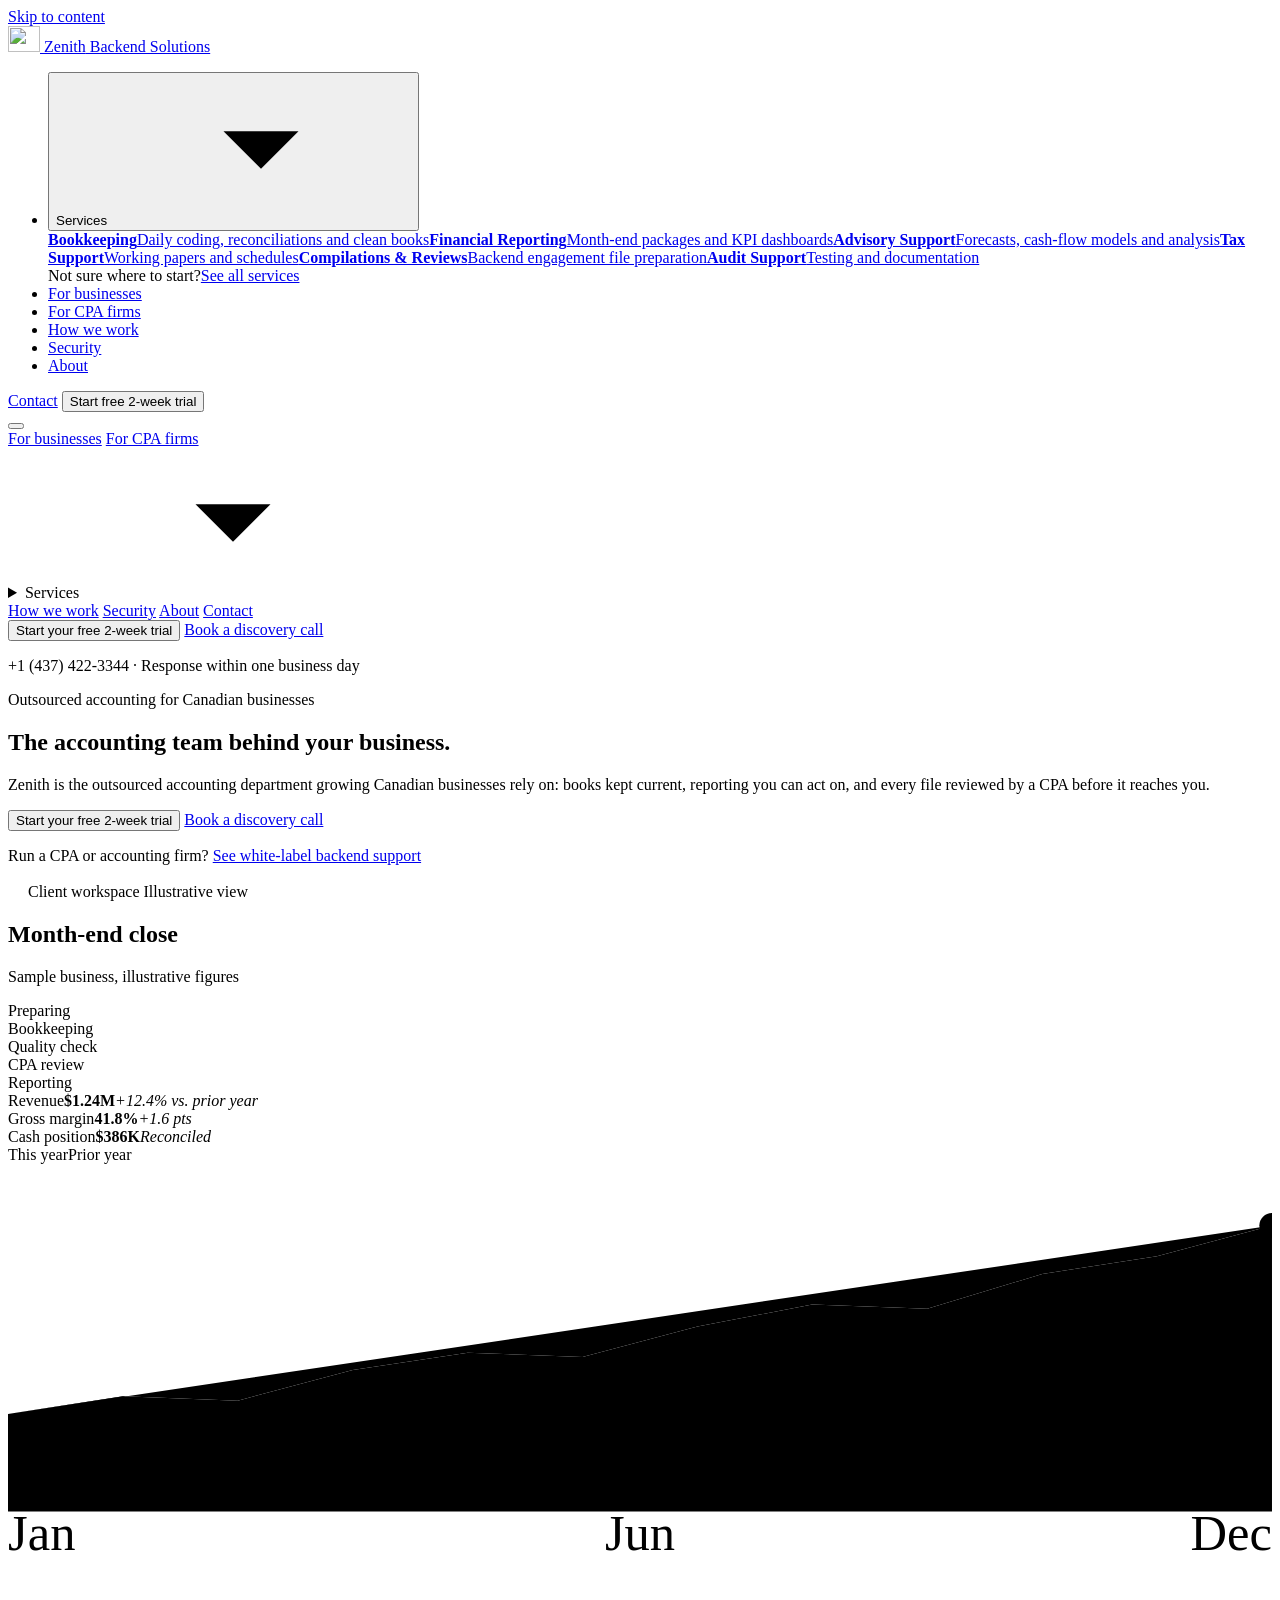
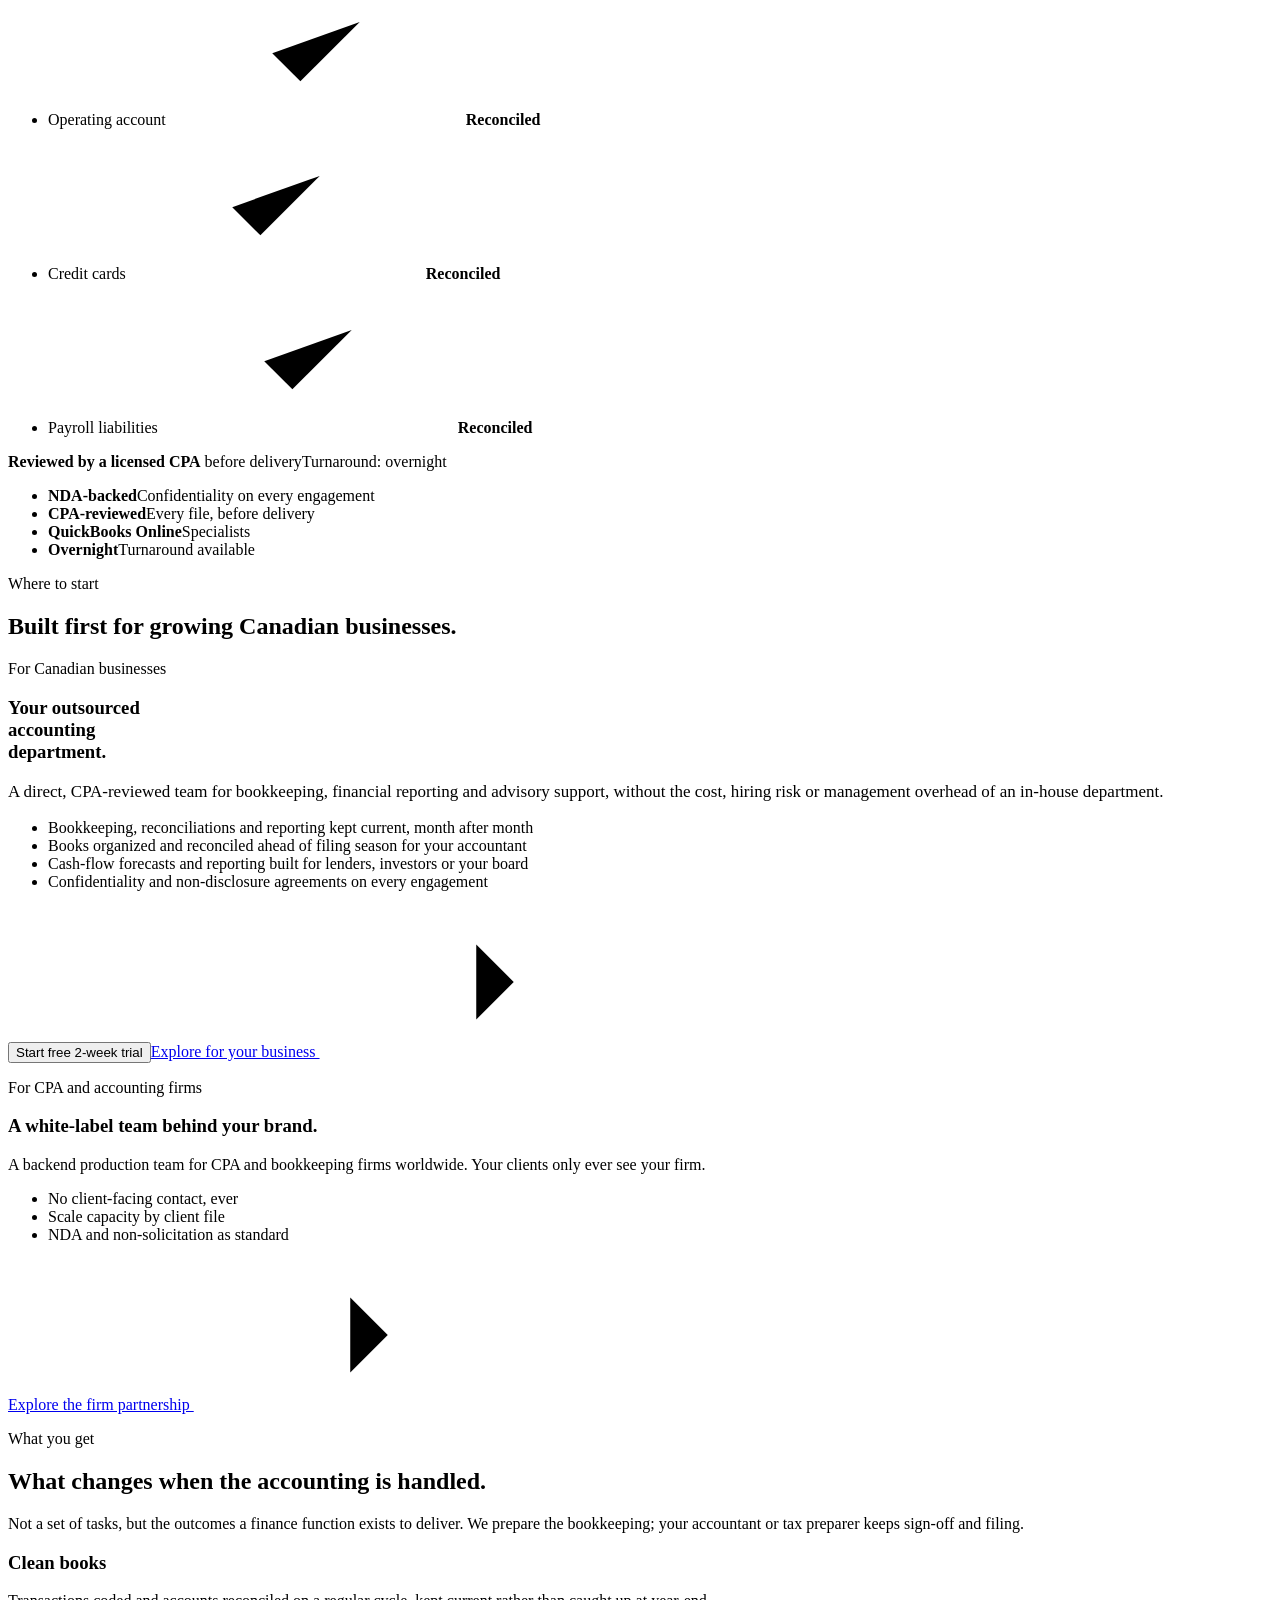
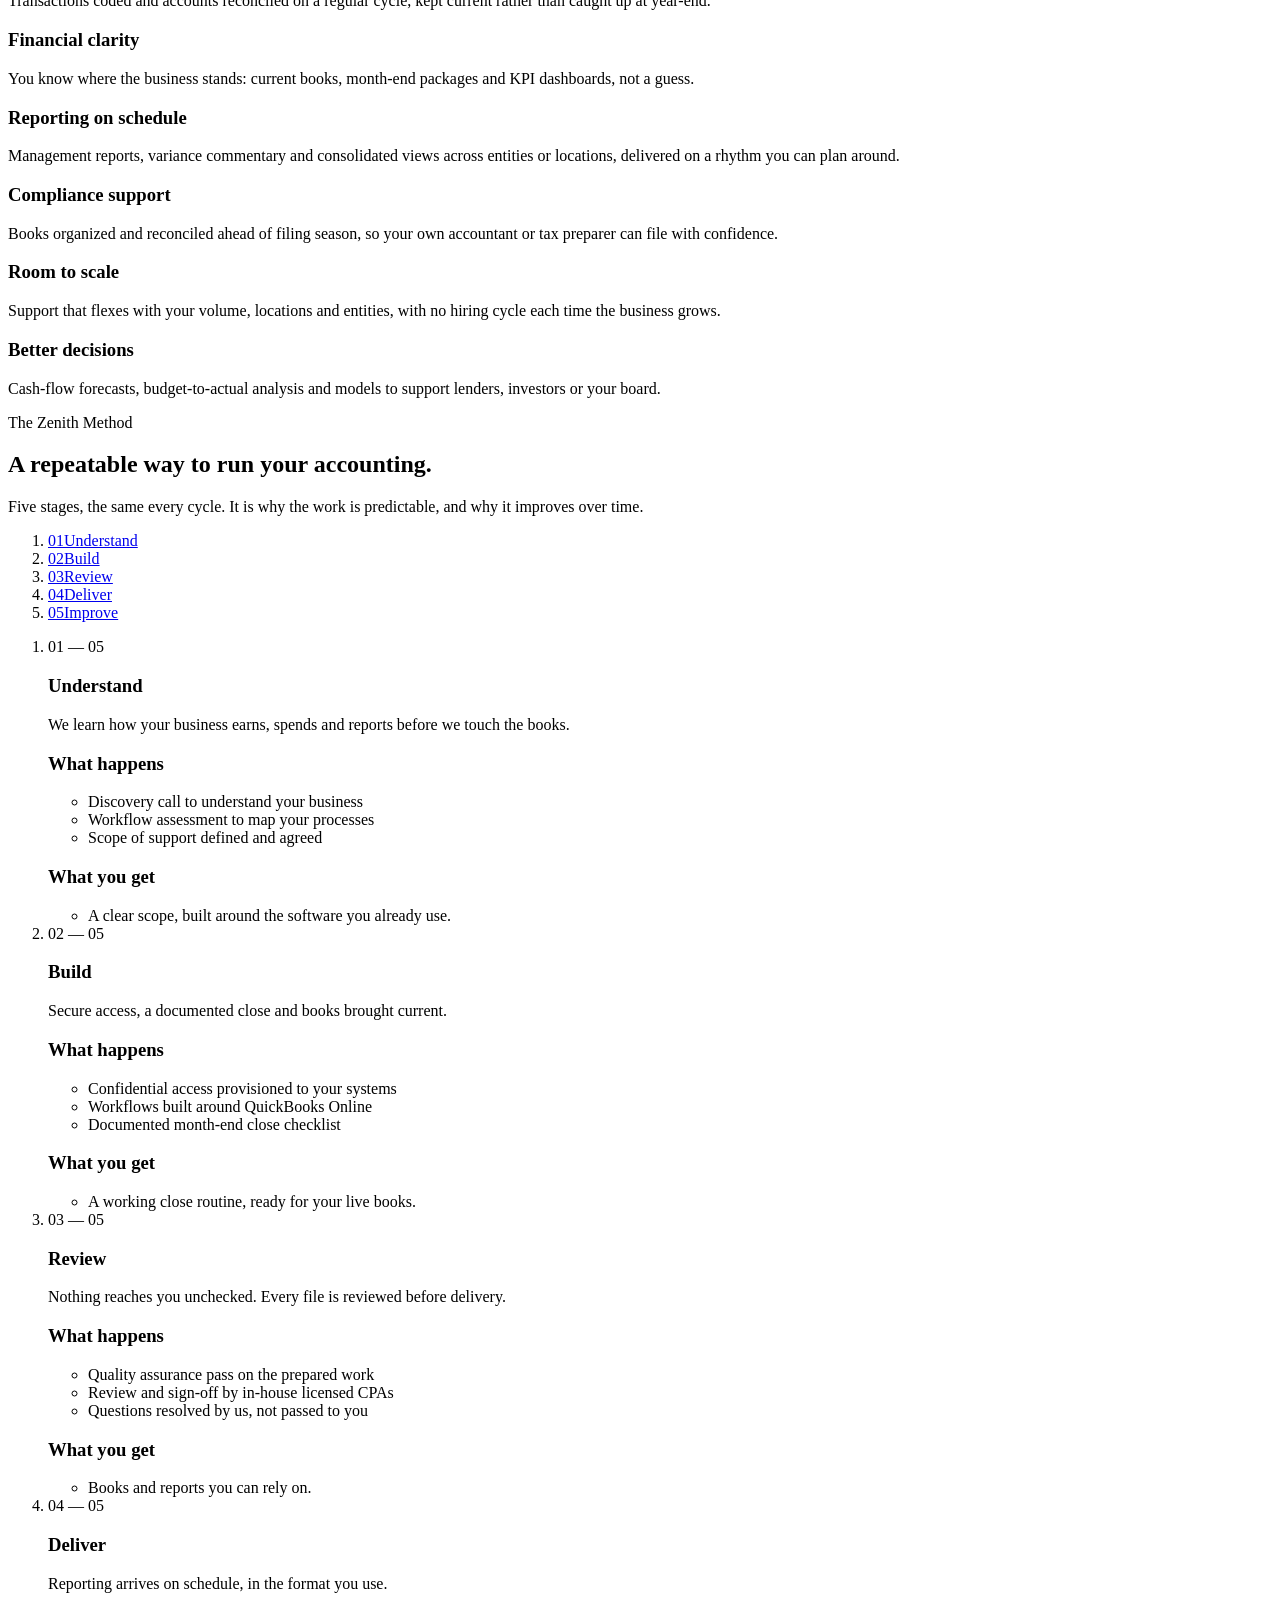
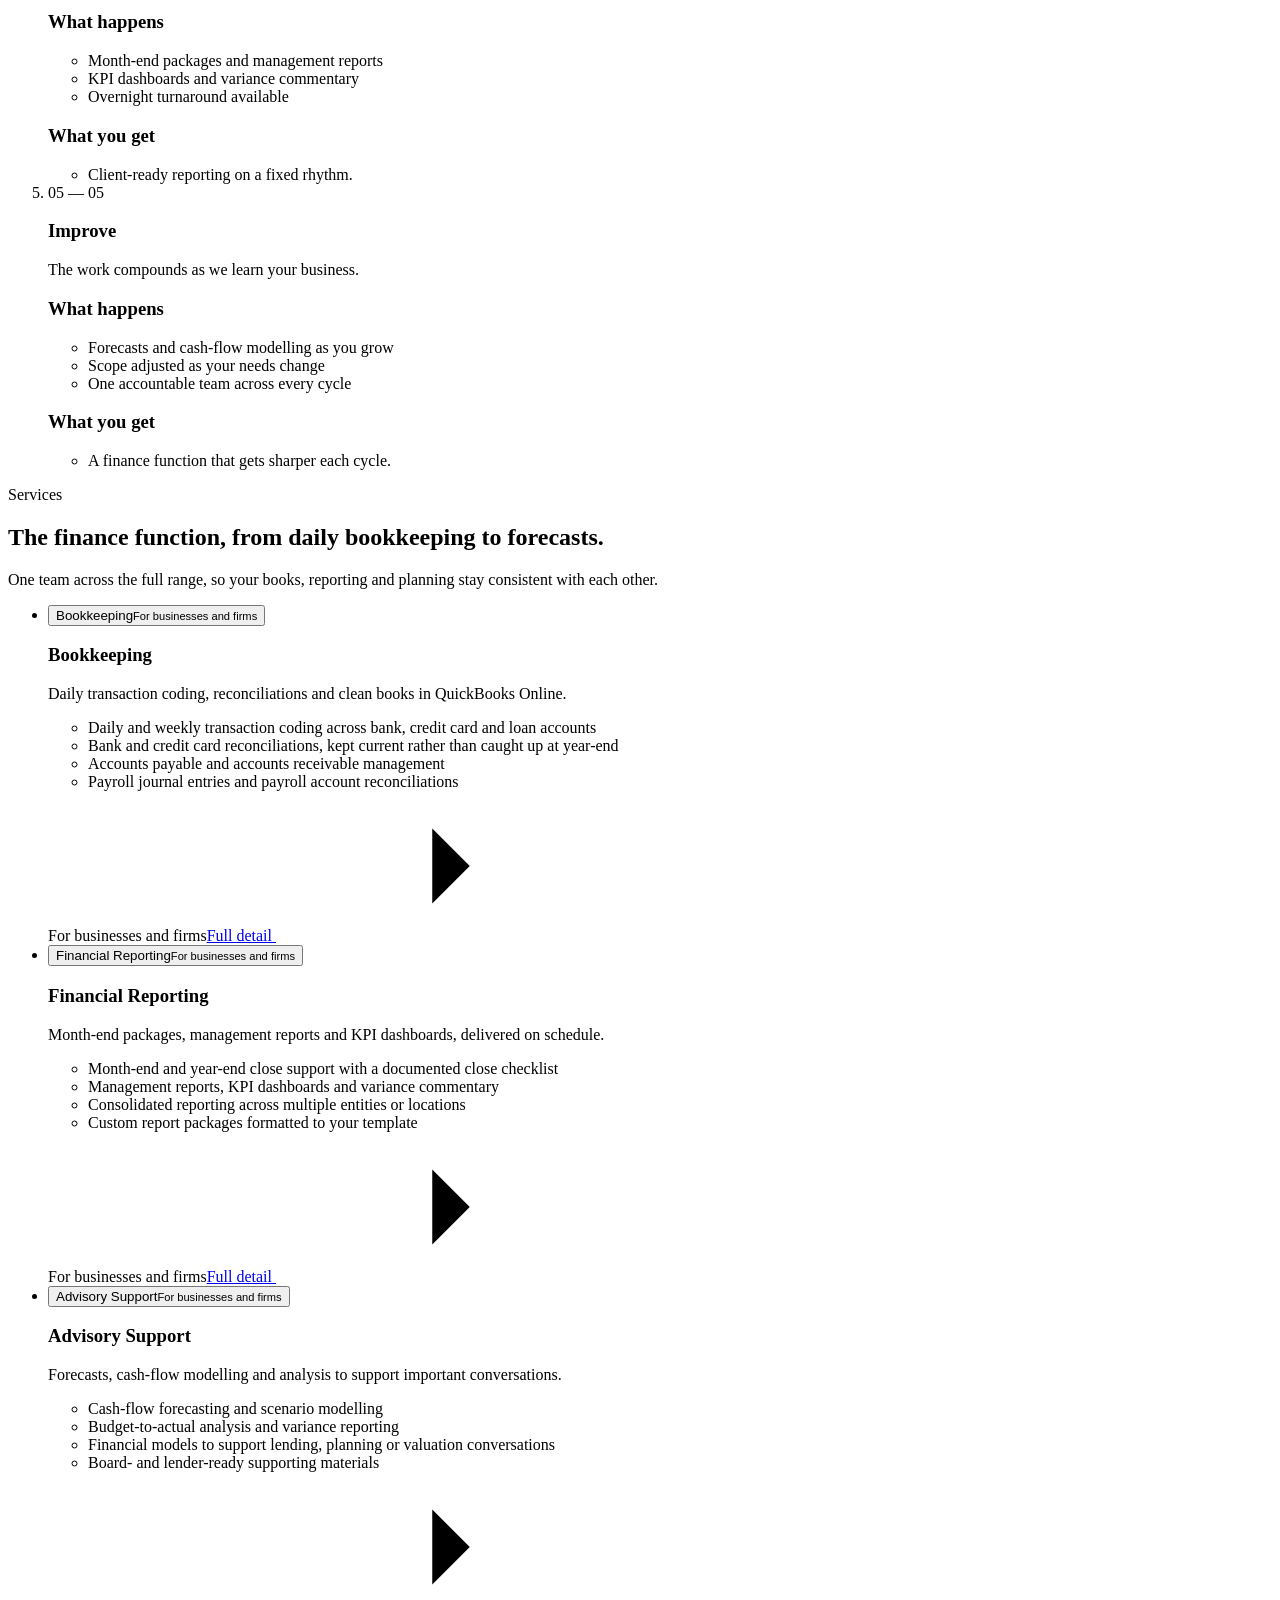
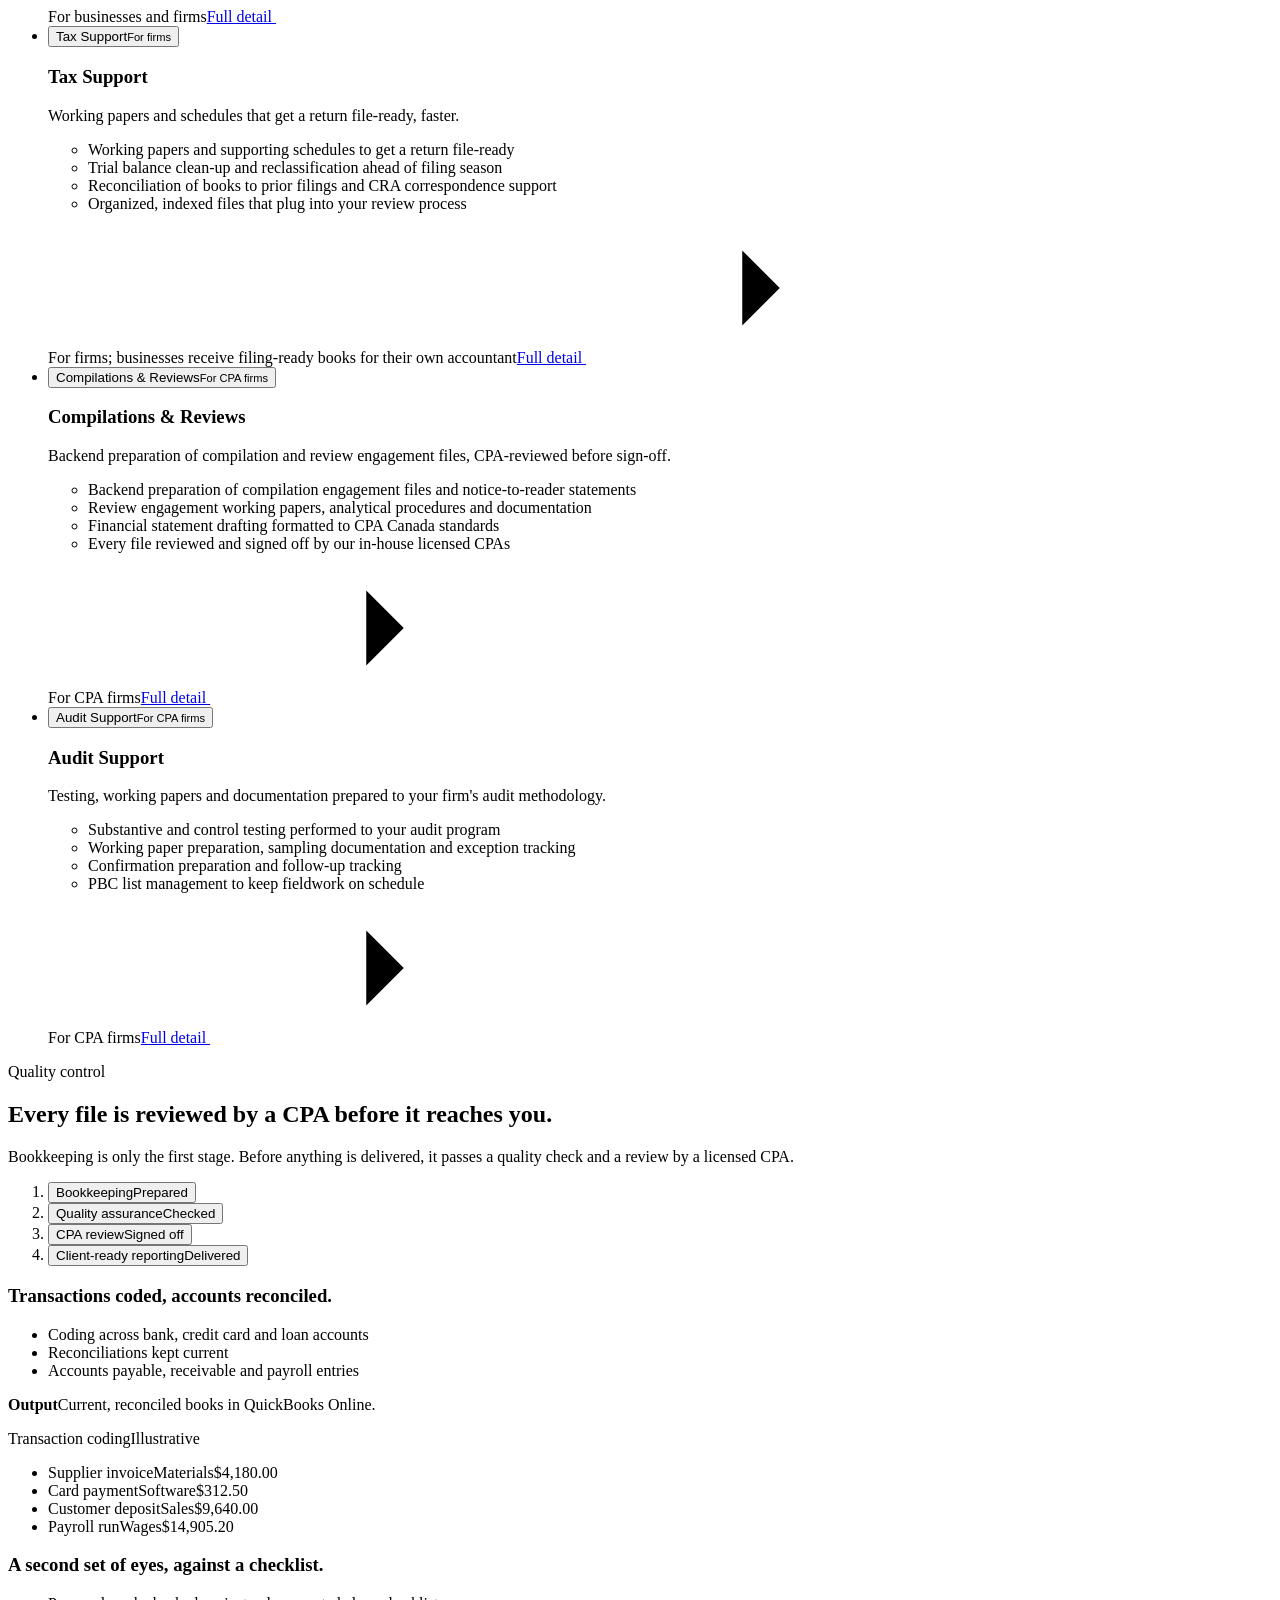
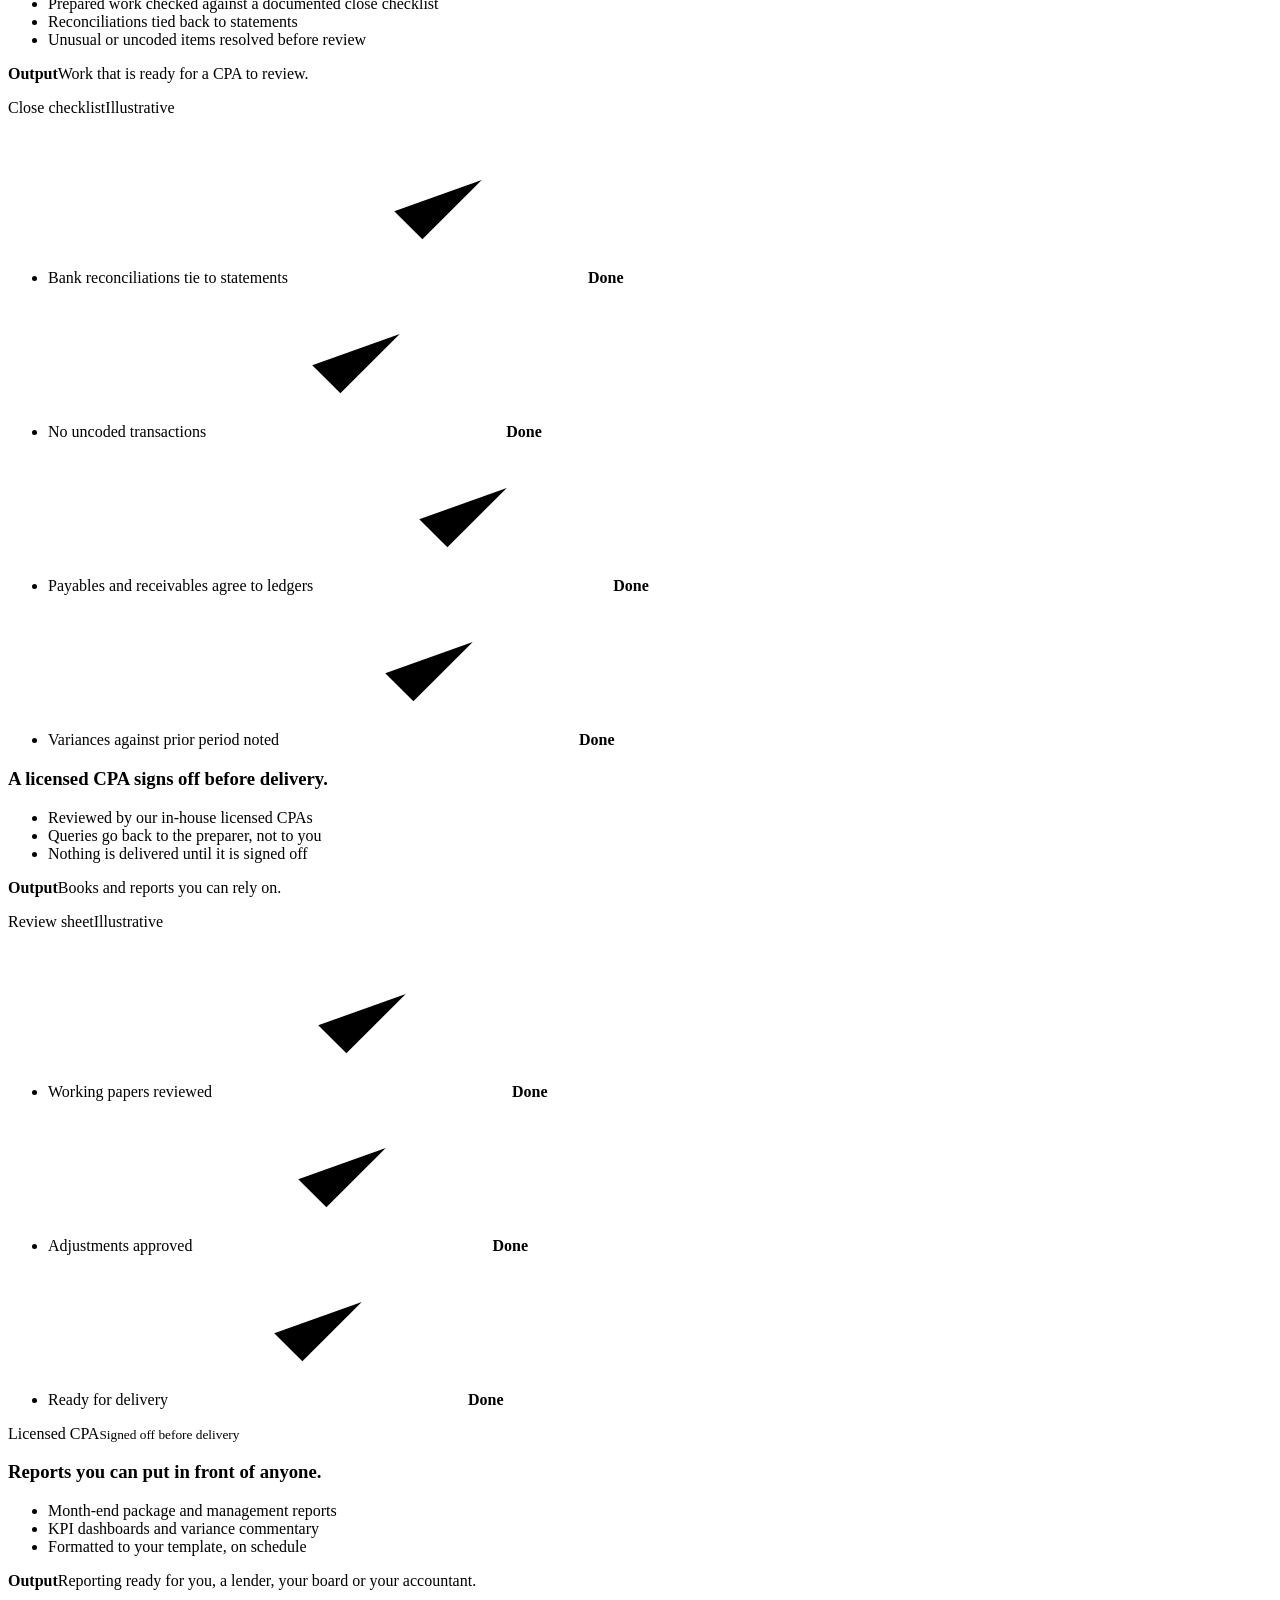
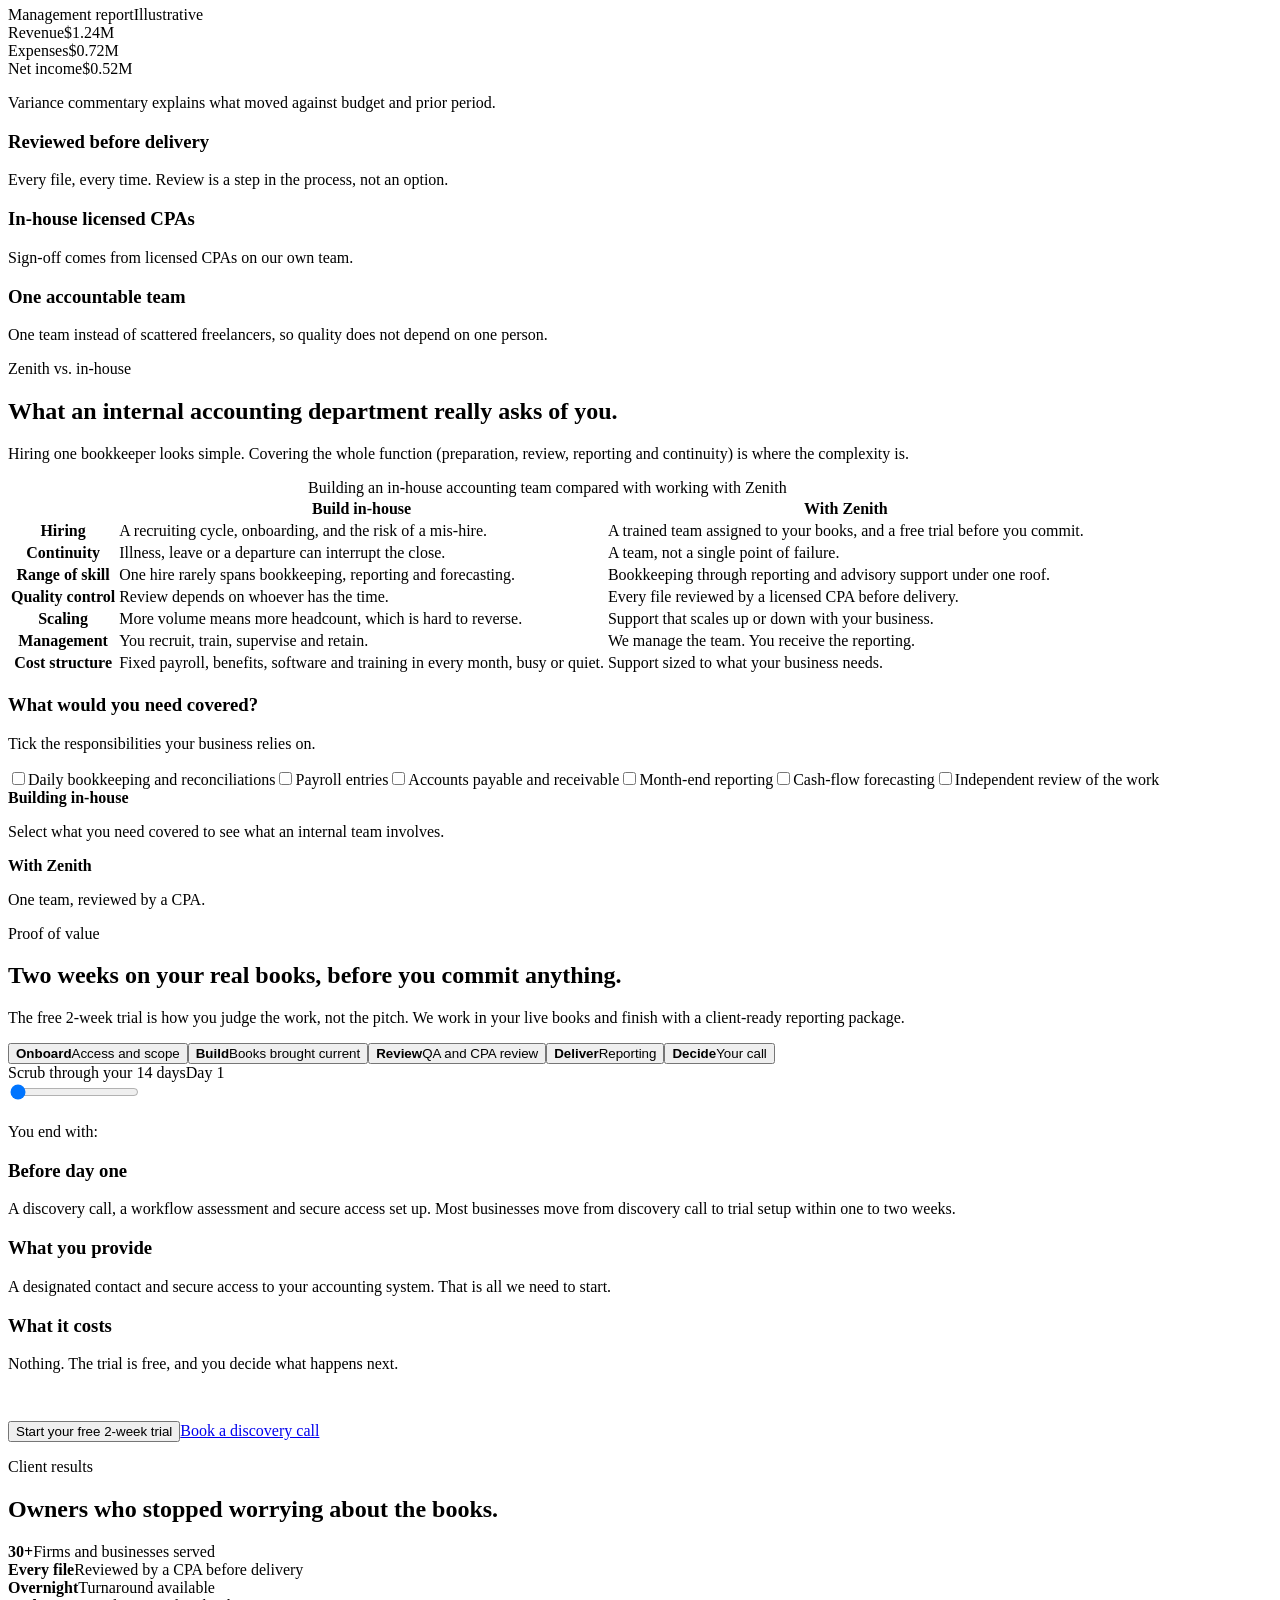
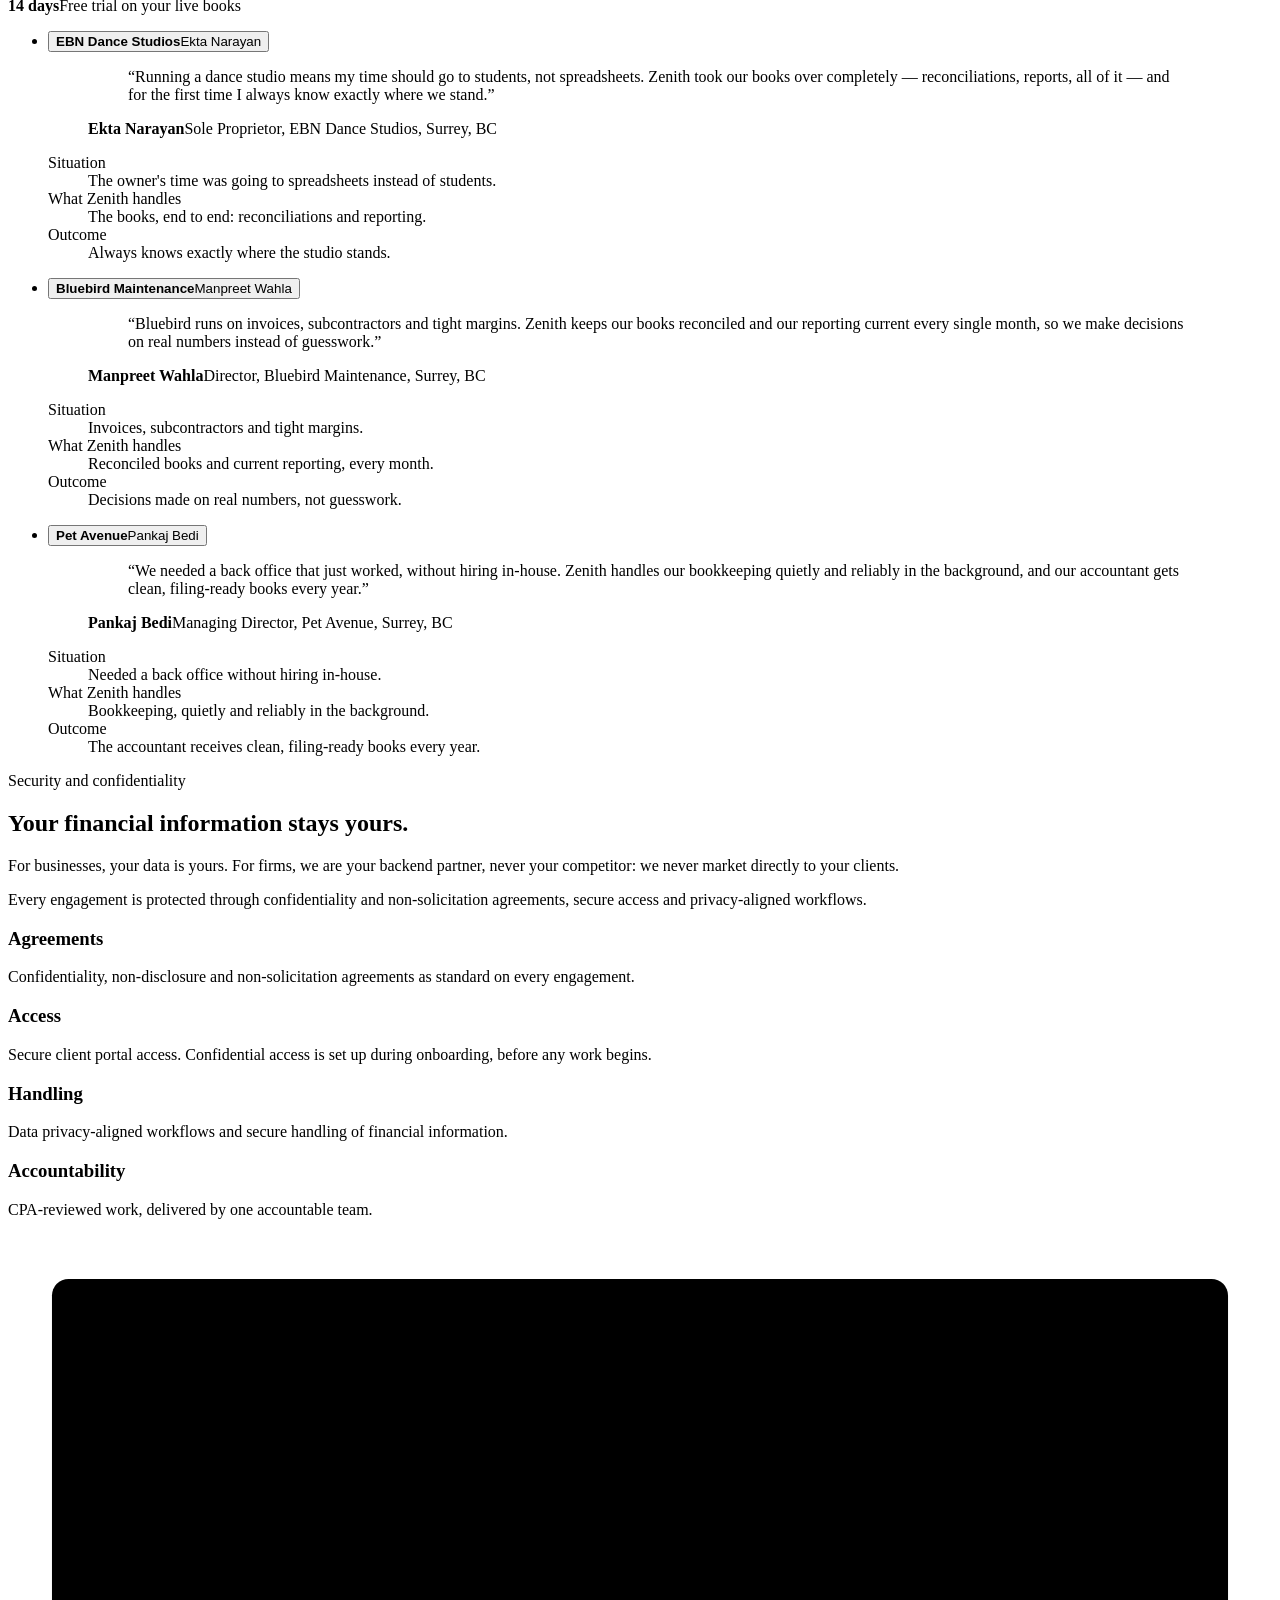
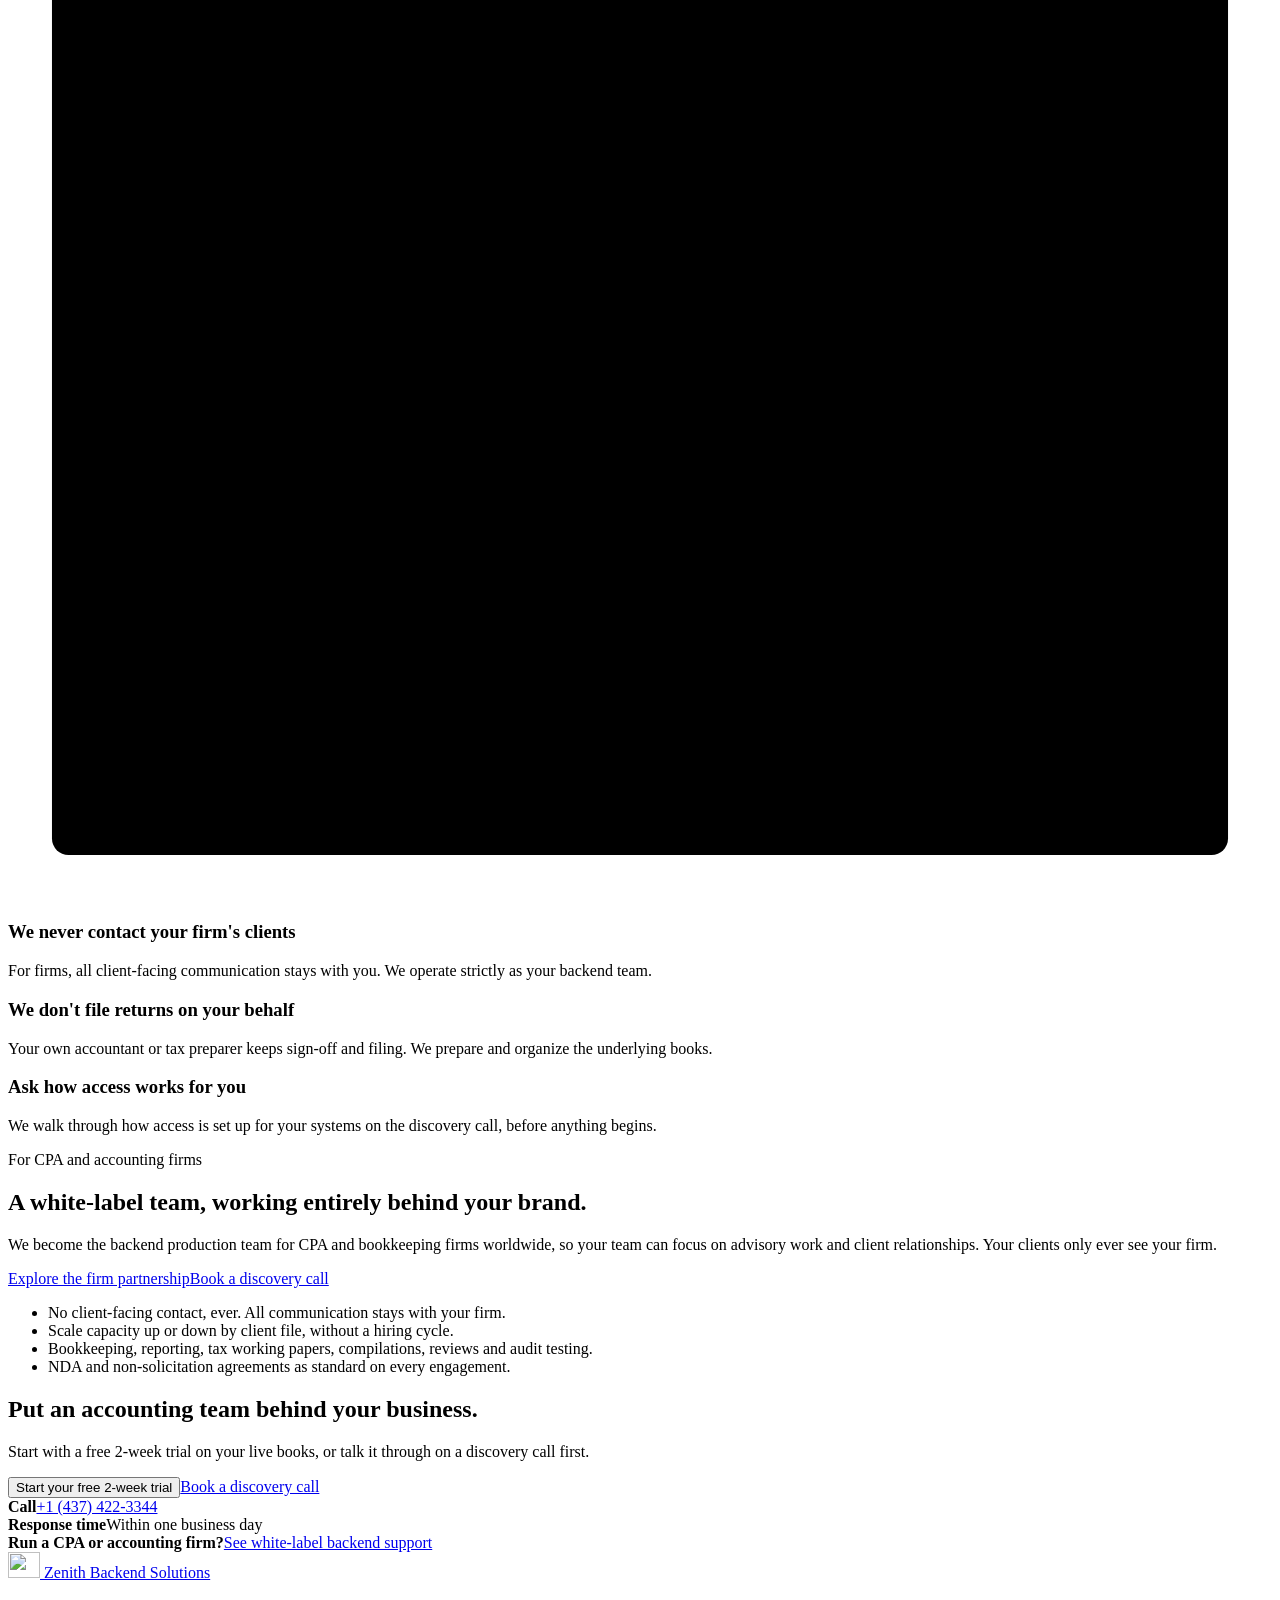
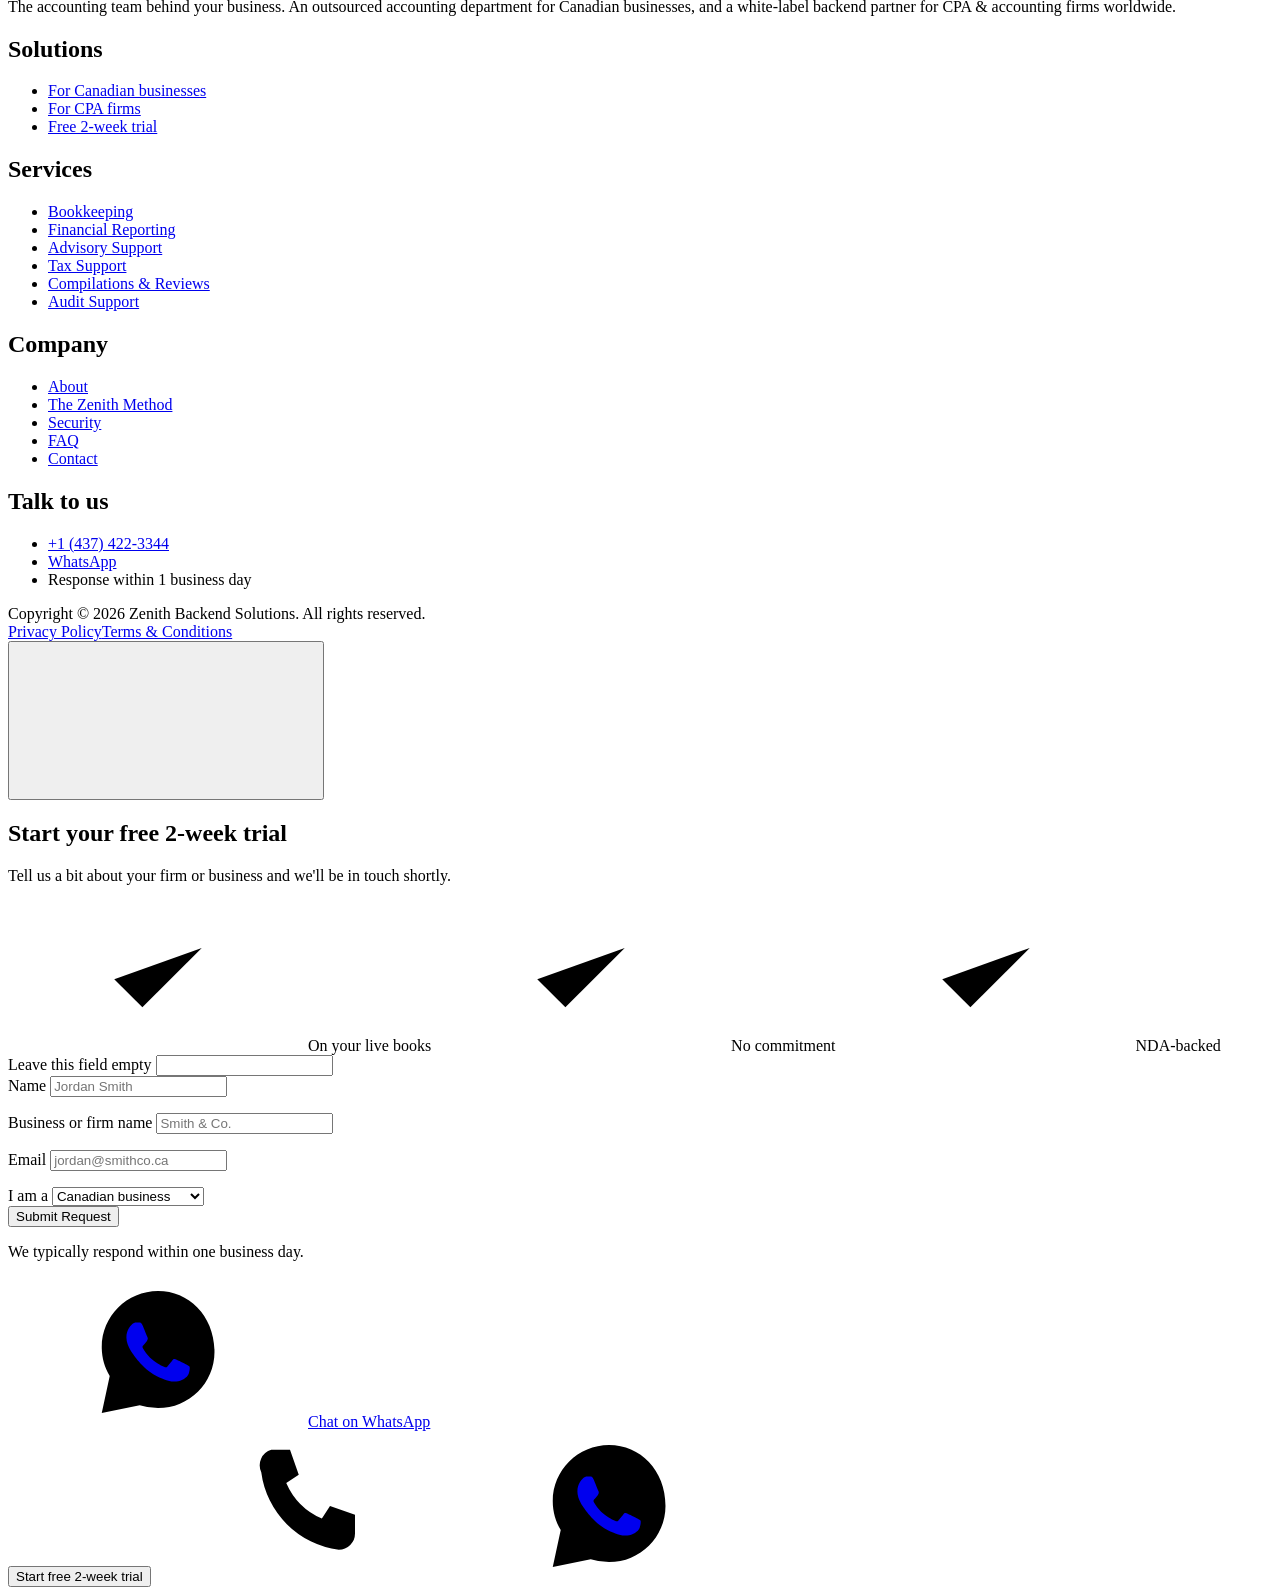
==== commit 79c30c71: "Add files via upload" ====
--- a/index.html
+++ b/index.html
@@ -2,799 +2,598 @@
 <html lang="en">
 <head>
 <meta charset="UTF-8" />
-<meta name="viewport" content="width=device-width, initial-scale=1.0" />
-<title>Zenith Backend Solutions | Strategic Backend Accounting Partner for CPA Firms Worldwide</title>
-<meta name="description" content="White-label bookkeeping and accounting support for CPA firms and bookkeeping practices worldwide. CPA-reviewed work, QuickBooks Online expertise, complete confidentiality." />
-<link rel="preconnect" href="https://fonts.googleapis.com">
-<link rel="preconnect" href="https://fonts.gstatic.com" crossorigin>
-<link href="https://fonts.googleapis.com/css2?family=Space+Grotesk:wght@400;500;600;700&family=Inter:wght@400;500;600;700&family=IBM+Plex+Mono:wght@400;500&display=swap" rel="stylesheet">
-<style>*,:after,:before{--tw-border-spacing-x:0;--tw-border-spacing-y:0;--tw-translate-x:0;--tw-translate-y:0;--tw-rotate:0;--tw-skew-x:0;--tw-skew-y:0;--tw-scale-x:1;--tw-scale-y:1;--tw-pan-x: ;--tw-pan-y: ;--tw-pinch-zoom: ;--tw-scroll-snap-strictness:proximity;--tw-gradient-from-position: ;--tw-gradient-via-position: ;--tw-gradient-to-position: ;--tw-ordinal: ;--tw-slashed-zero: ;--tw-numeric-figure: ;--tw-numeric-spacing: ;--tw-numeric-fraction: ;--tw-ring-inset: ;--tw-ring-offset-width:0px;--tw-ring-offset-color:#fff;--tw-ring-color:rgba(59,130,246,.5);--tw-ring-offset-shadow:0 0 #0000;--tw-ring-shadow:0 0 #0000;--tw-shadow:0 0 #0000;--tw-shadow-colored:0 0 #0000;--tw-blur: ;--tw-brightness: ;--tw-contrast: ;--tw-grayscale: ;--tw-hue-rotate: ;--tw-invert: ;--tw-saturate: ;--tw-sepia: ;--tw-drop-shadow: ;--tw-backdrop-blur: ;--tw-backdrop-brightness: ;--tw-backdrop-contrast: ;--tw-backdrop-grayscale: ;--tw-backdrop-hue-rotate: ;--tw-backdrop-invert: ;--tw-backdrop-opacity: ;--tw-backdrop-saturate: ;--tw-backdrop-sepia: ;--tw-contain-size: ;--tw-contain-layout: ;--tw-contain-paint: ;--tw-contain-style: }::backdrop{--tw-border-spacing-x:0;--tw-border-spacing-y:0;--tw-translate-x:0;--tw-translate-y:0;--tw-rotate:0;--tw-skew-x:0;--tw-skew-y:0;--tw-scale-x:1;--tw-scale-y:1;--tw-pan-x: ;--tw-pan-y: ;--tw-pinch-zoom: ;--tw-scroll-snap-strictness:proximity;--tw-gradient-from-position: ;--tw-gradient-via-position: ;--tw-gradient-to-position: ;--tw-ordinal: ;--tw-slashed-zero: ;--tw-numeric-figure: ;--tw-numeric-spacing: ;--tw-numeric-fraction: ;--tw-ring-inset: ;--tw-ring-offset-width:0px;--tw-ring-offset-color:#fff;--tw-ring-color:rgba(59,130,246,.5);--tw-ring-offset-shadow:0 0 #0000;--tw-ring-shadow:0 0 #0000;--tw-shadow:0 0 #0000;--tw-shadow-colored:0 0 #0000;--tw-blur: ;--tw-brightness: ;--tw-contrast: ;--tw-grayscale: ;--tw-hue-rotate: ;--tw-invert: ;--tw-saturate: ;--tw-sepia: ;--tw-drop-shadow: ;--tw-backdrop-blur: ;--tw-backdrop-brightness: ;--tw-backdrop-contrast: ;--tw-backdrop-grayscale: ;--tw-backdrop-hue-rotate: ;--tw-backdrop-invert: ;--tw-backdrop-opacity: ;--tw-backdrop-saturate: ;--tw-backdrop-sepia: ;--tw-contain-size: ;--tw-contain-layout: ;--tw-contain-paint: ;--tw-contain-style: }/*! tailwindcss v3.4.19 | MIT License | https://tailwindcss.com*/*,:after,:before{box-sizing:border-box;border:0 solid #e5e7eb}:after,:before{--tw-content:""}:host,html{line-height:1.5;-webkit-text-size-adjust:100%;-moz-tab-size:4;-o-tab-size:4;tab-size:4;font-family:ui-sans-serif,system-ui,sans-serif,Apple Color Emoji,Segoe UI Emoji,Segoe UI Symbol,Noto Color Emoji;font-feature-settings:normal;font-variation-settings:normal;-webkit-tap-highlight-color:transparent}body{margin:0;line-height:inherit}hr{height:0;color:inherit;border-top-width:1px}abbr:where([title]){-webkit-text-decoration:underline dotted;text-decoration:underline dotted}h1,h2,h3,h4,h5,h6{font-size:inherit;font-weight:inherit}a{color:inherit;text-decoration:inherit}b,strong{font-weight:bolder}code,kbd,pre,samp{font-family:ui-monospace,SFMono-Regular,Menlo,Monaco,Consolas,Liberation Mono,Courier New,monospace;font-feature-settings:normal;font-variation-settings:normal;font-size:1em}small{font-size:80%}sub,sup{font-size:75%;line-height:0;position:relative;vertical-align:baseline}sub{bottom:-.25em}sup{top:-.5em}table{text-indent:0;border-color:inherit;border-collapse:collapse}button,input,optgroup,select,textarea{font-family:inherit;font-feature-settings:inherit;font-variation-settings:inherit;font-size:100%;font-weight:inherit;line-height:inherit;letter-spacing:inherit;color:inherit;margin:0;padding:0}button,select{text-transform:none}button,input:where([type=button]),input:where([type=reset]),input:where([type=submit]){-webkit-appearance:button;background-color:transparent;background-image:none}:-moz-focusring{outline:auto}:-moz-ui-invalid{box-shadow:none}progress{vertical-align:baseline}::-webkit-inner-spin-button,::-webkit-outer-spin-button{height:auto}[type=search]{-webkit-appearance:textfield;outline-offse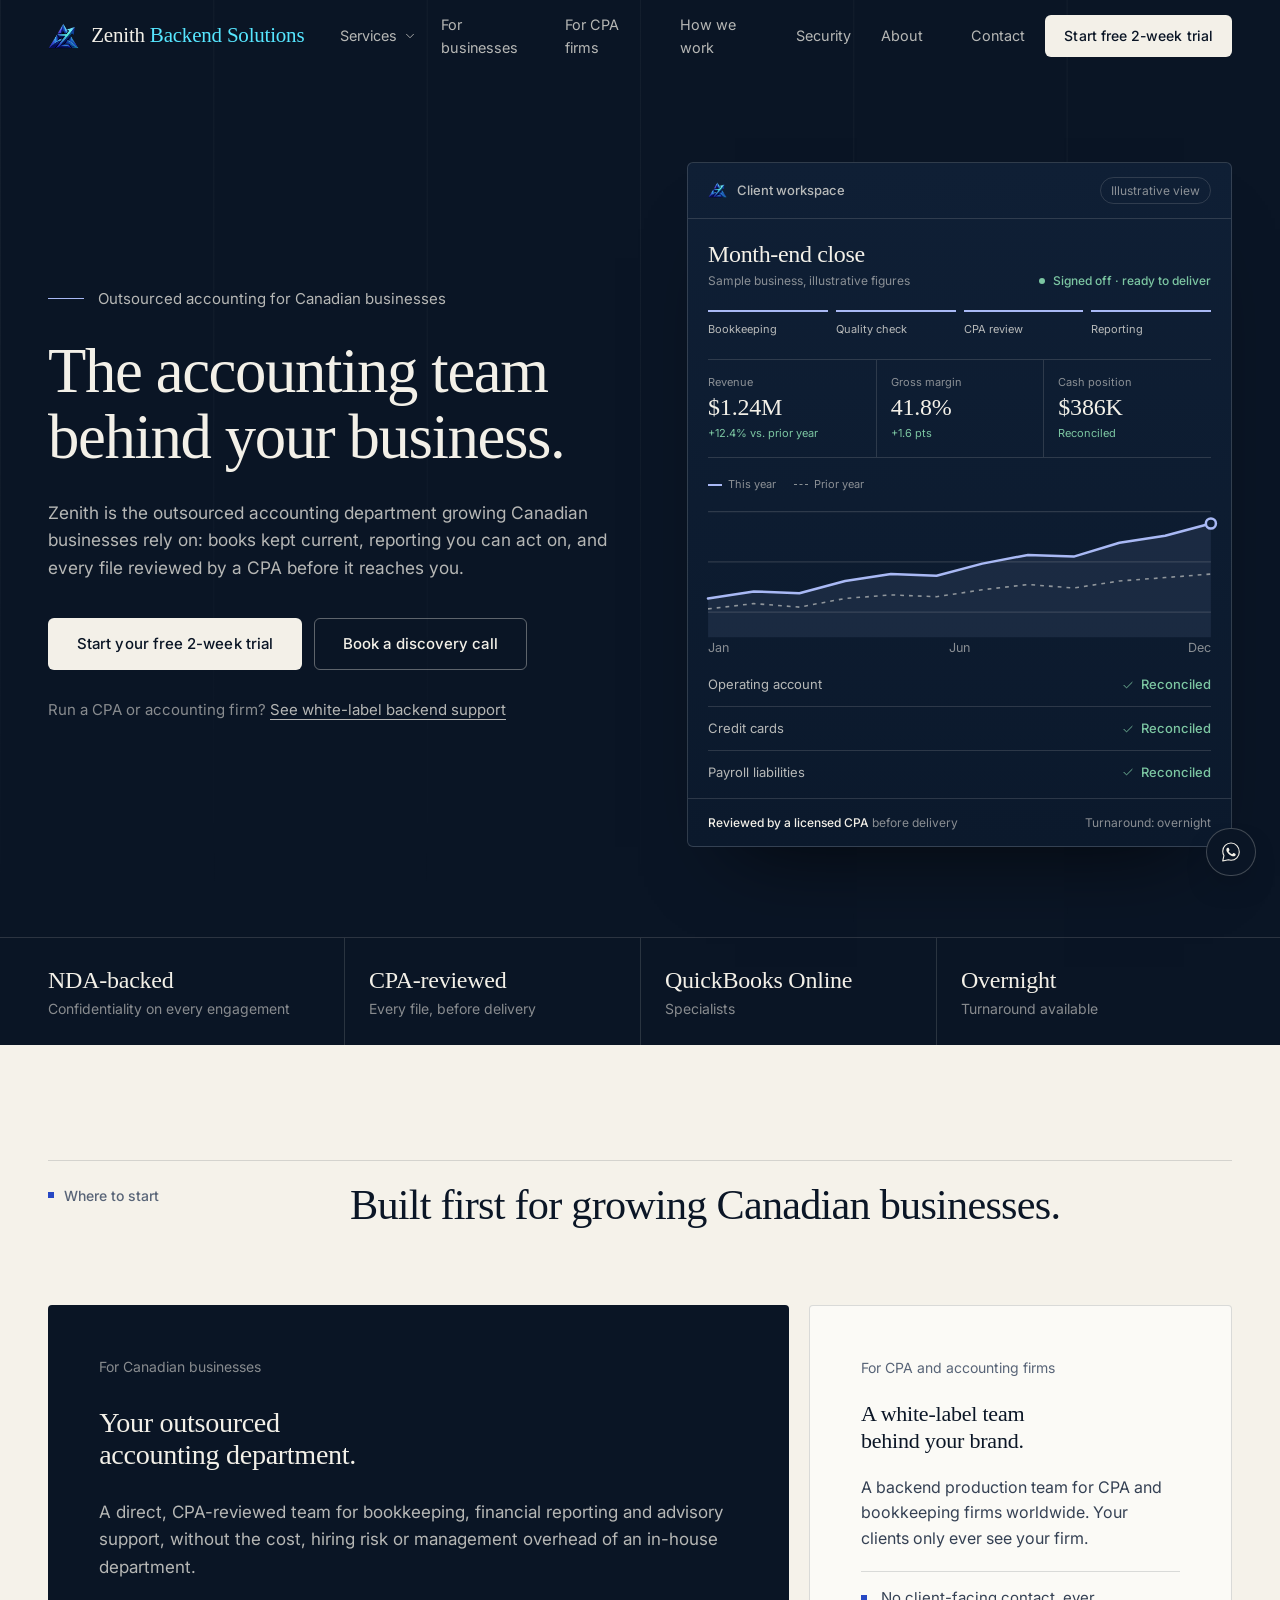
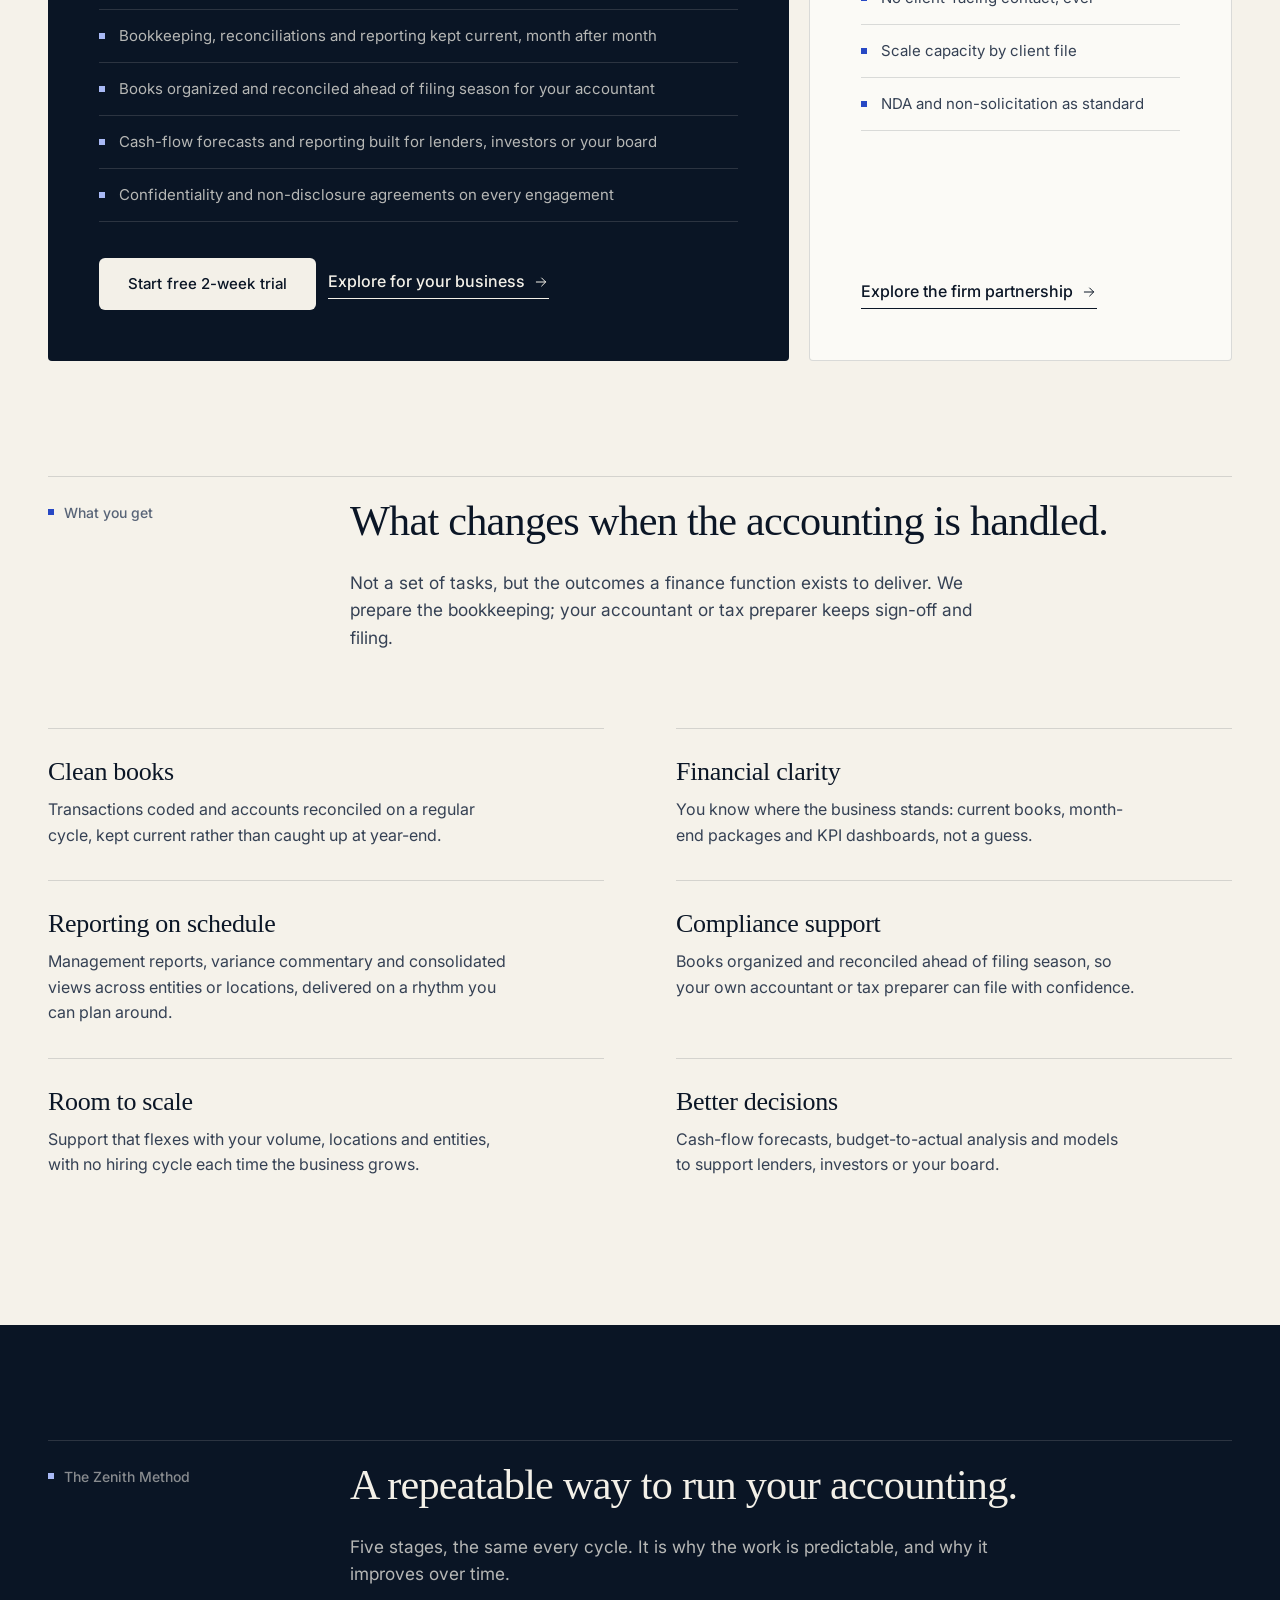
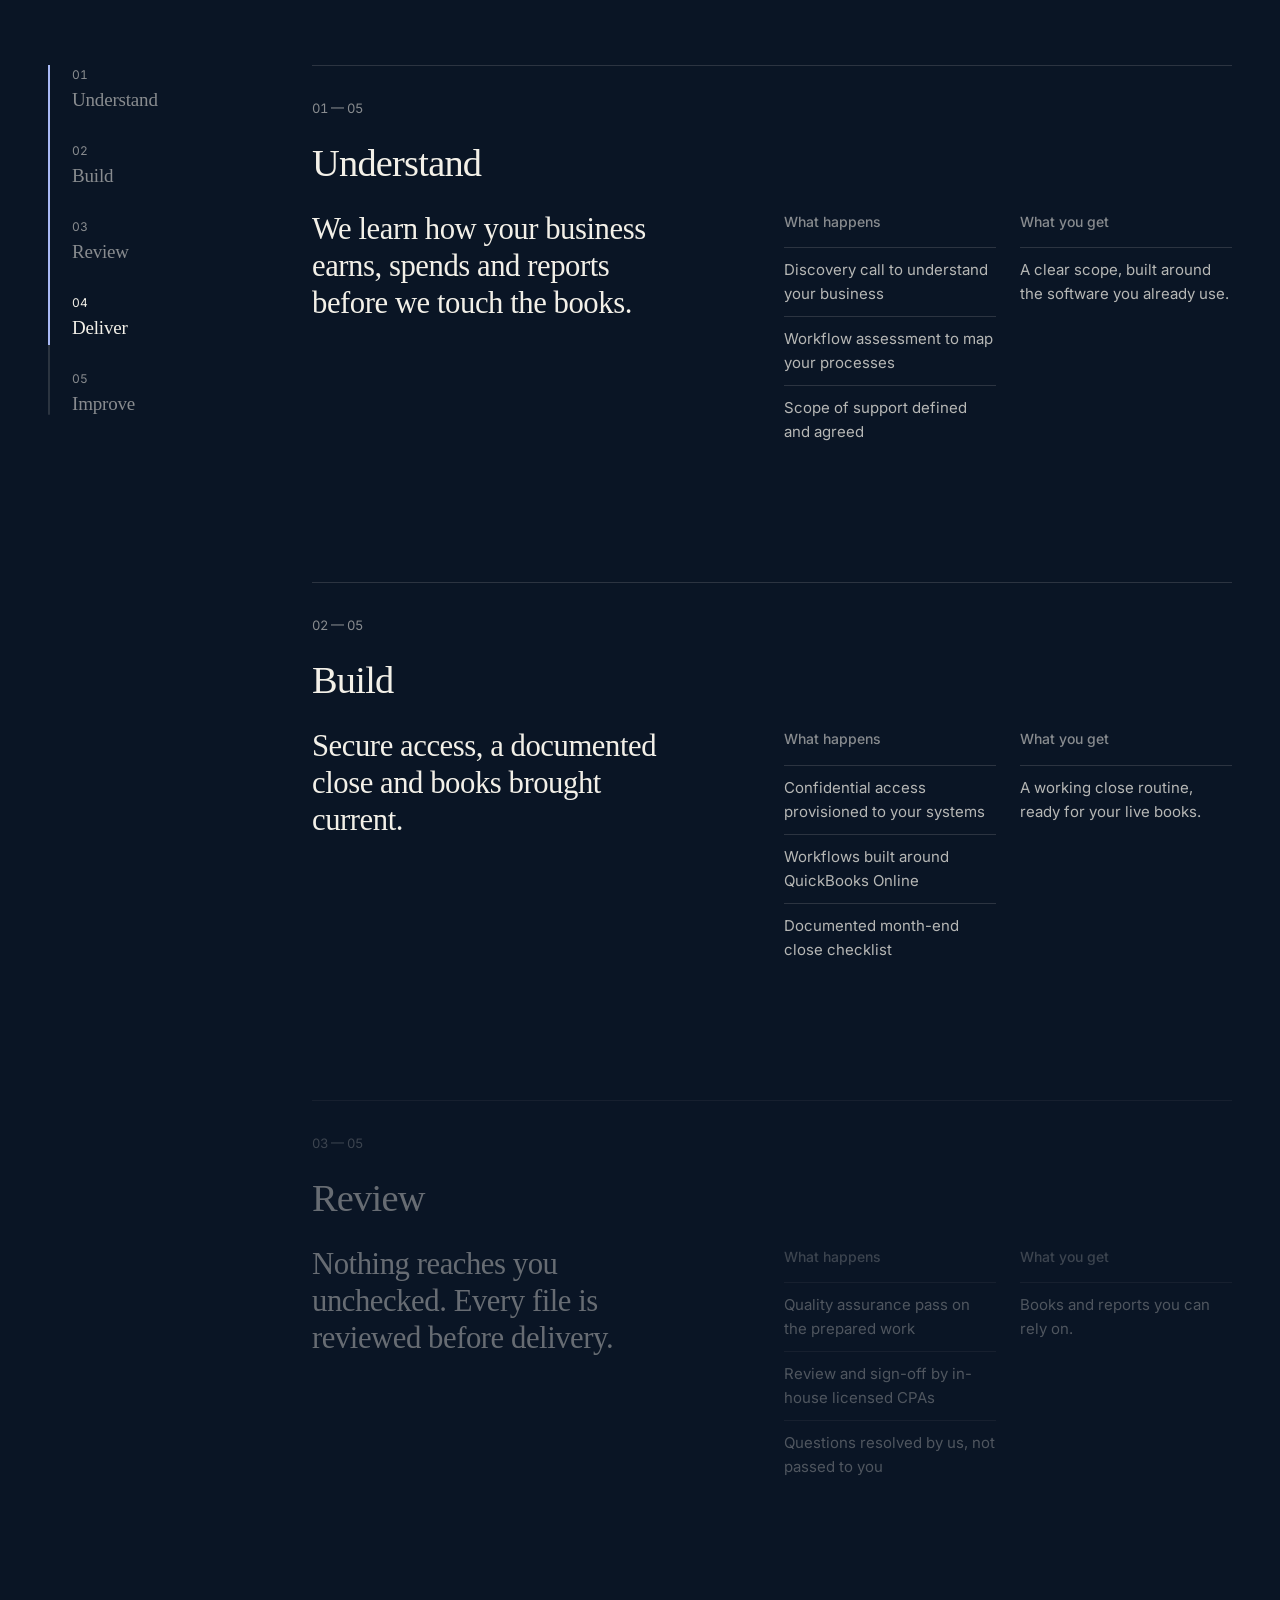
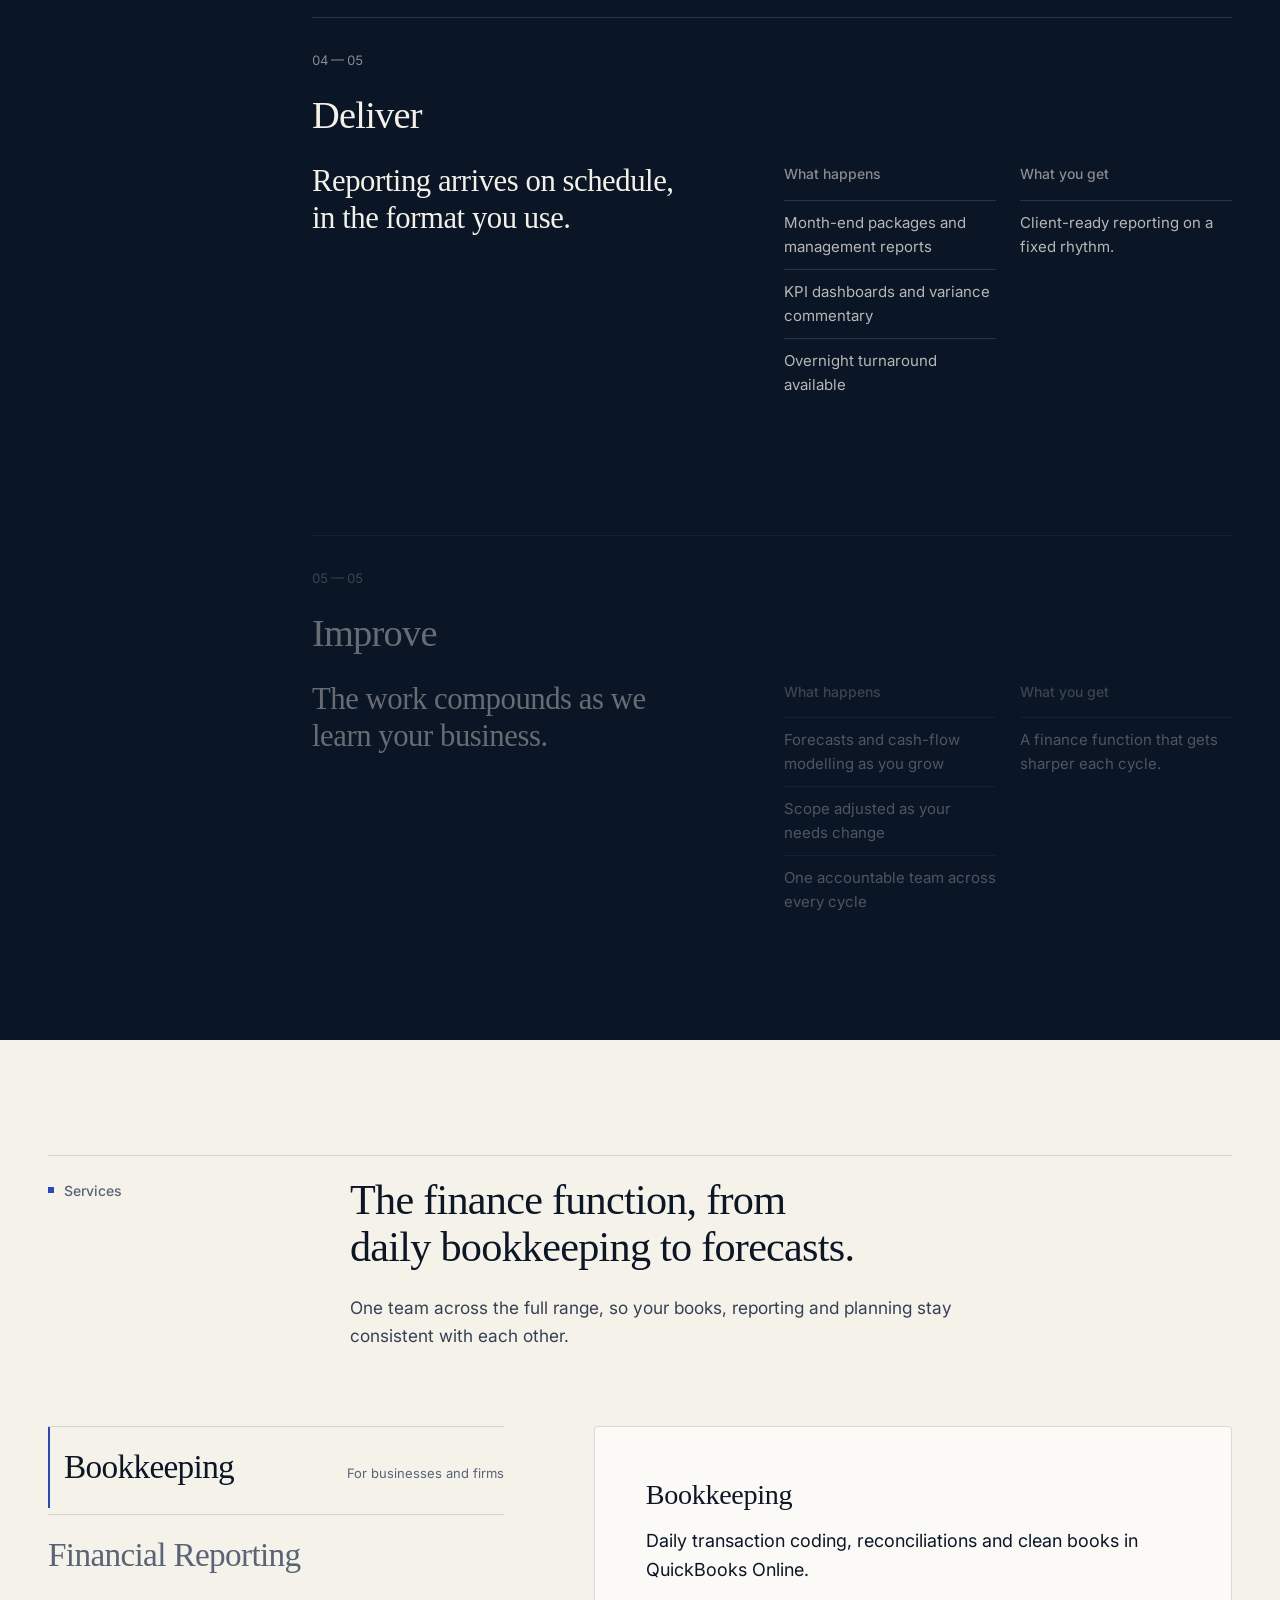
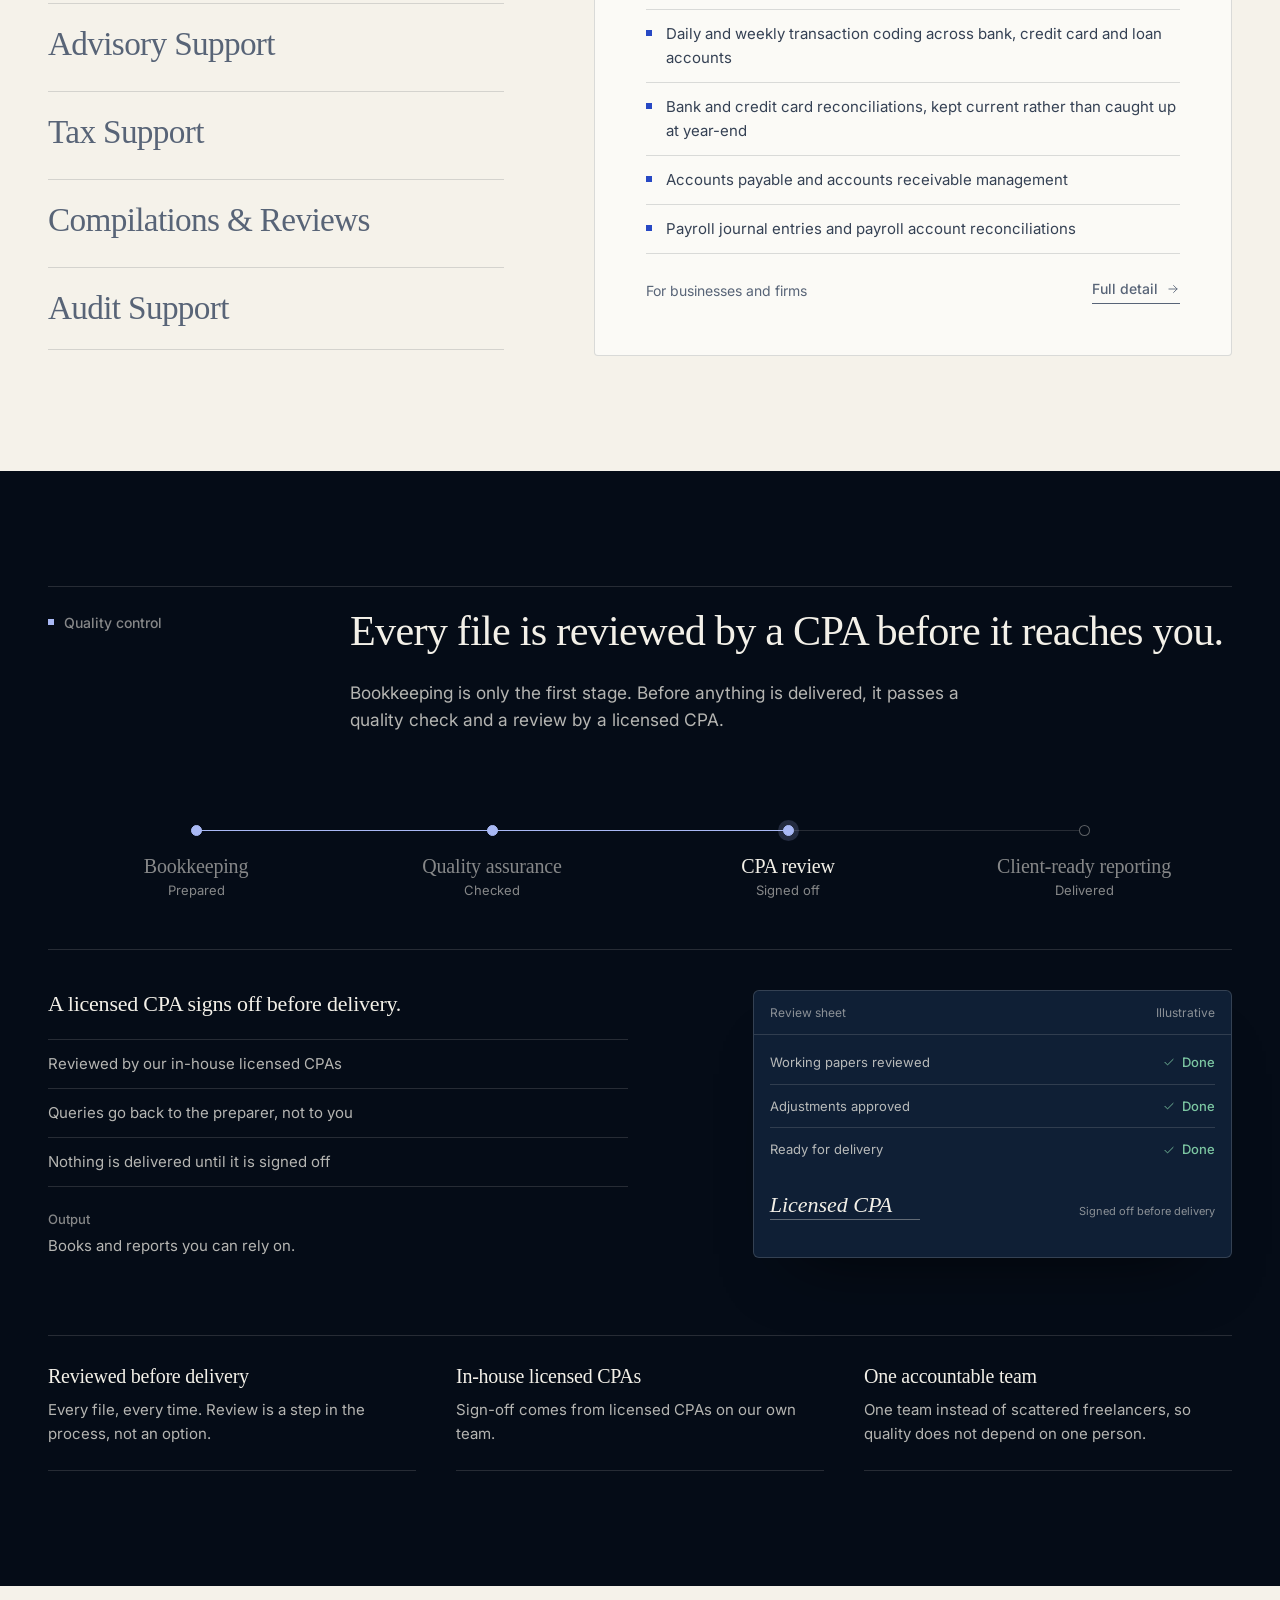
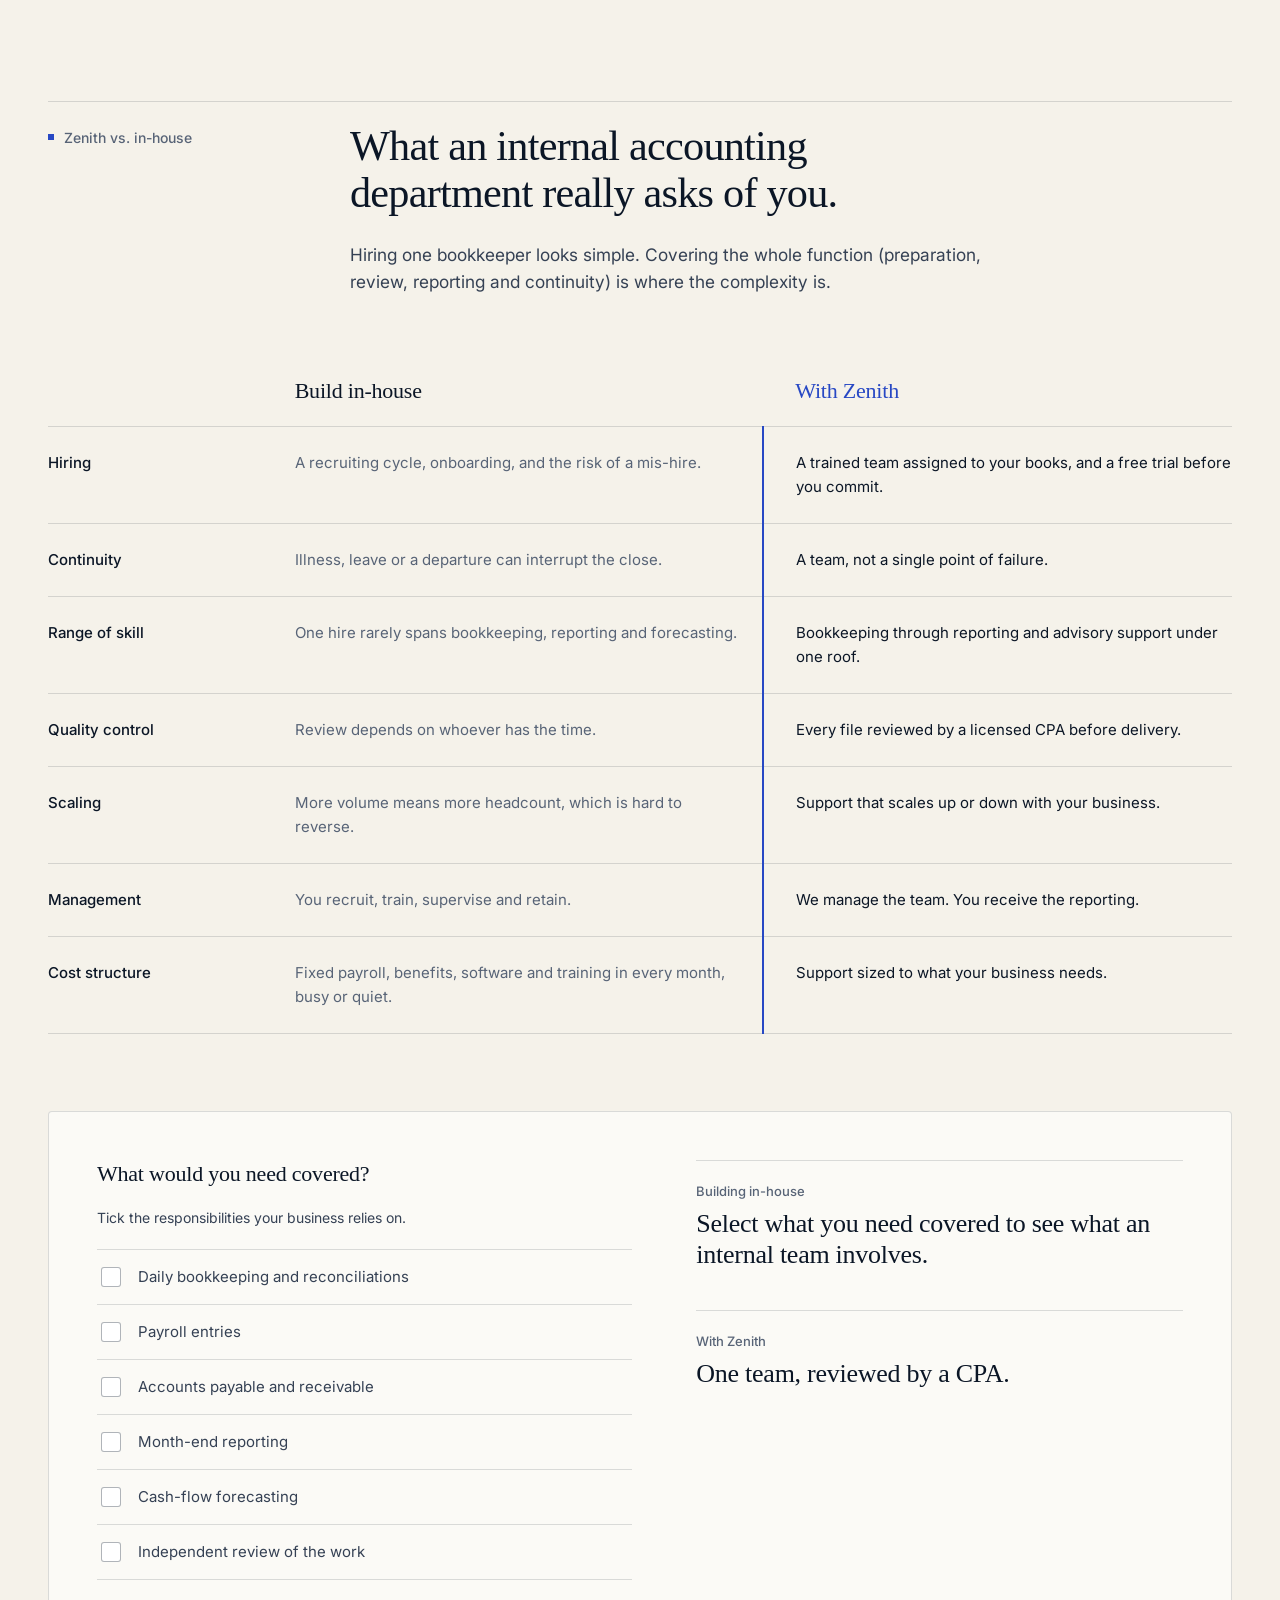
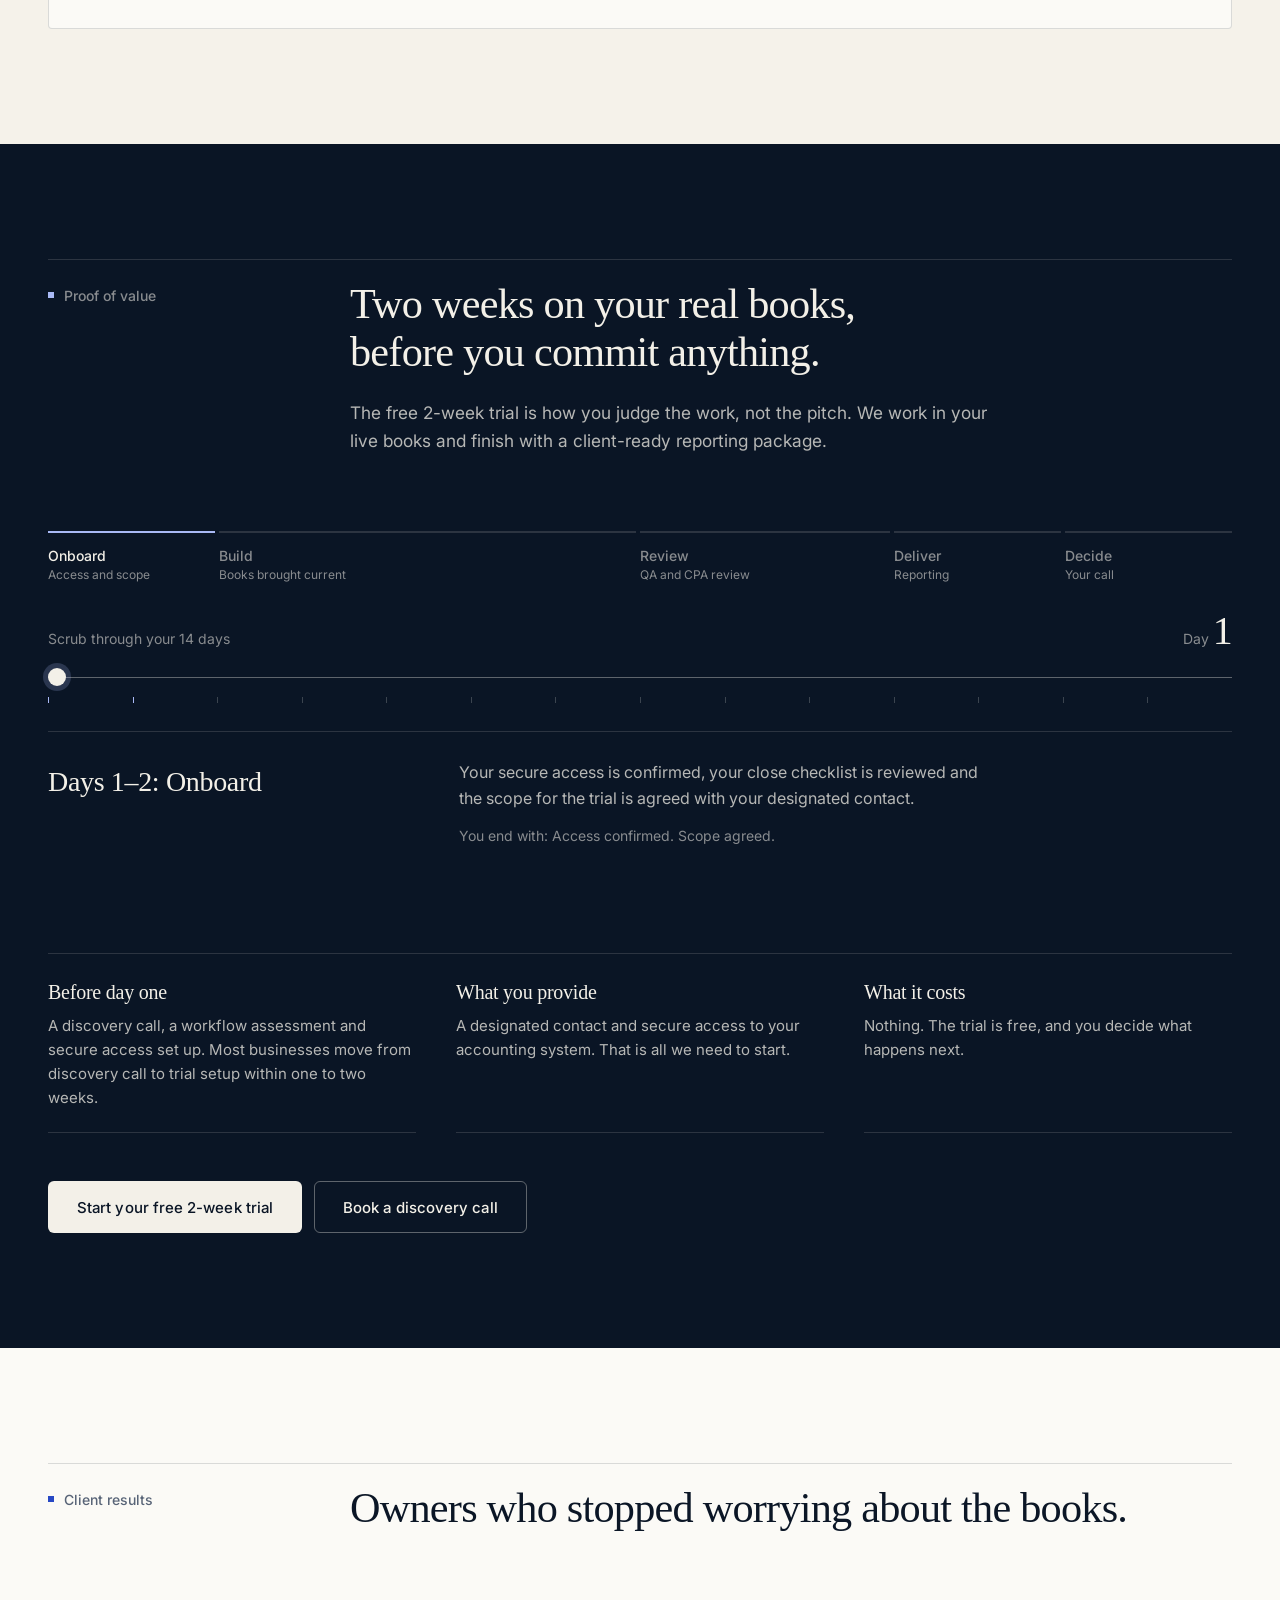
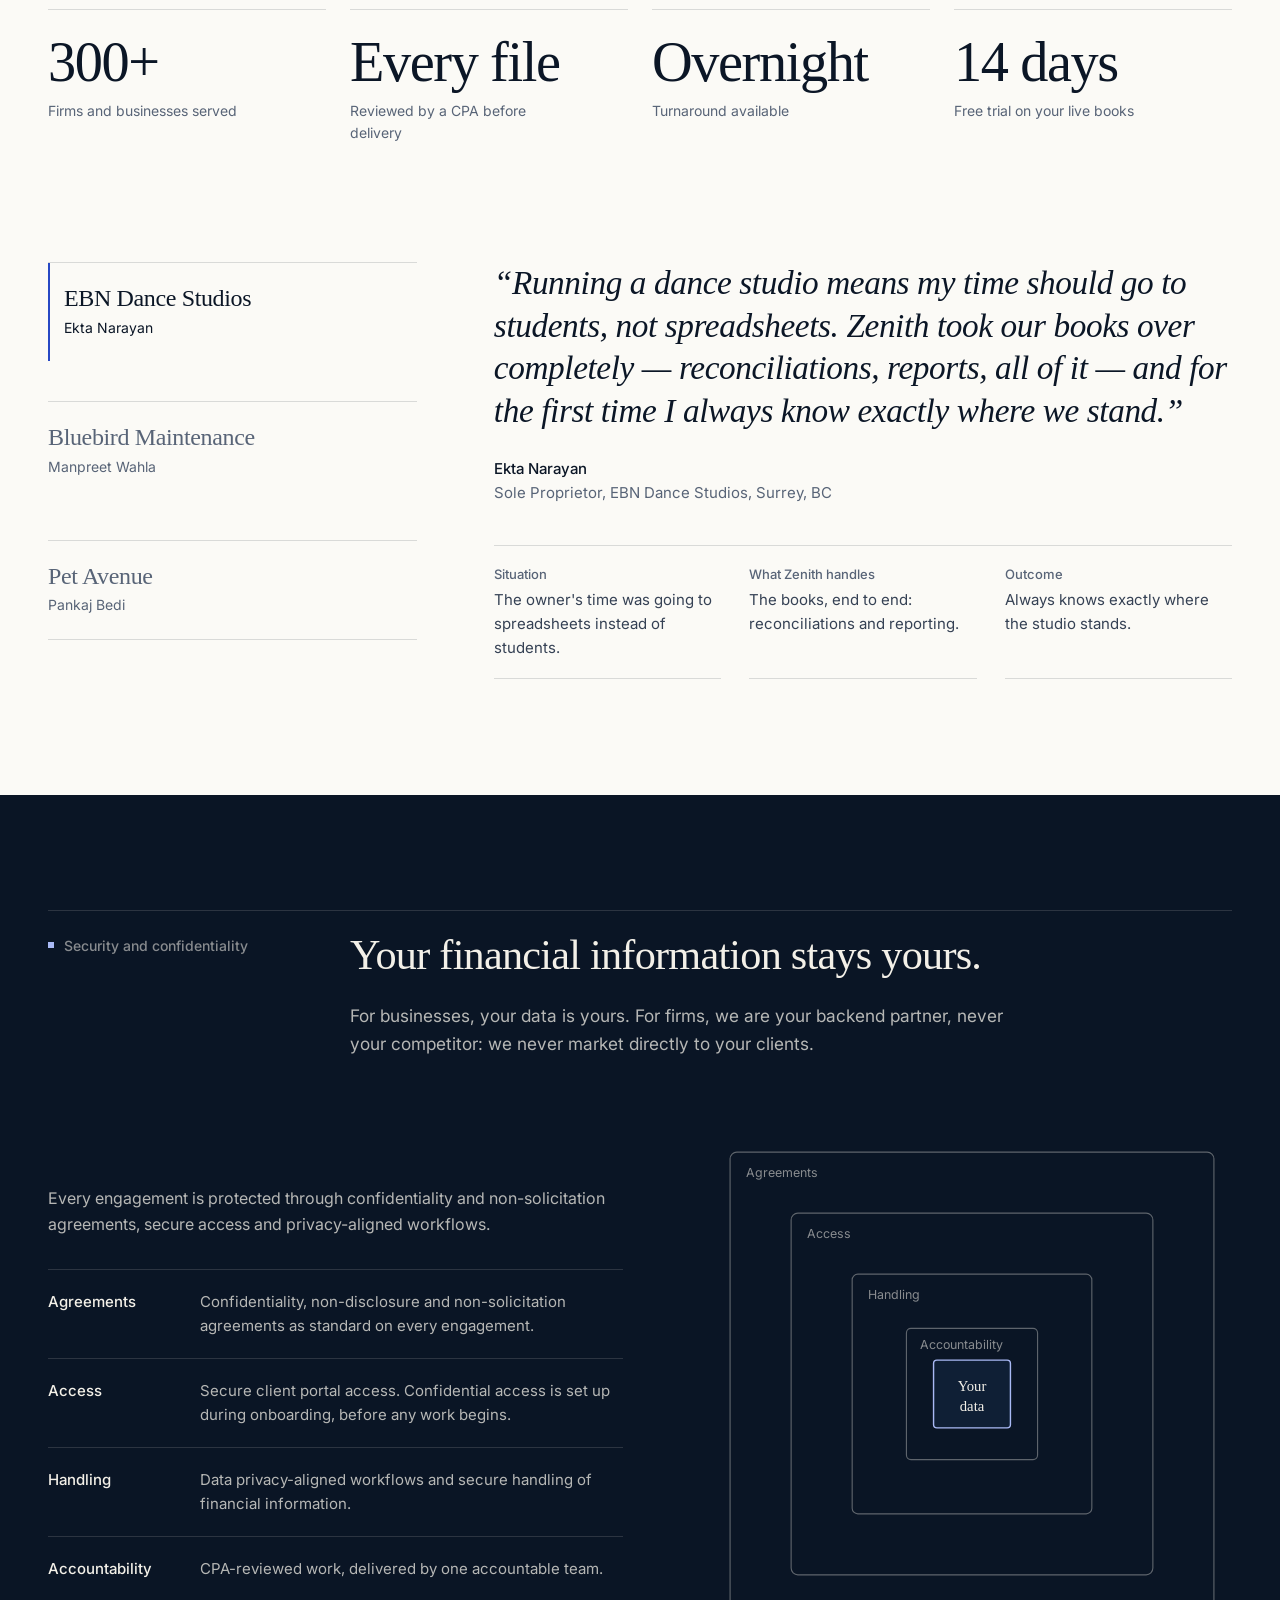
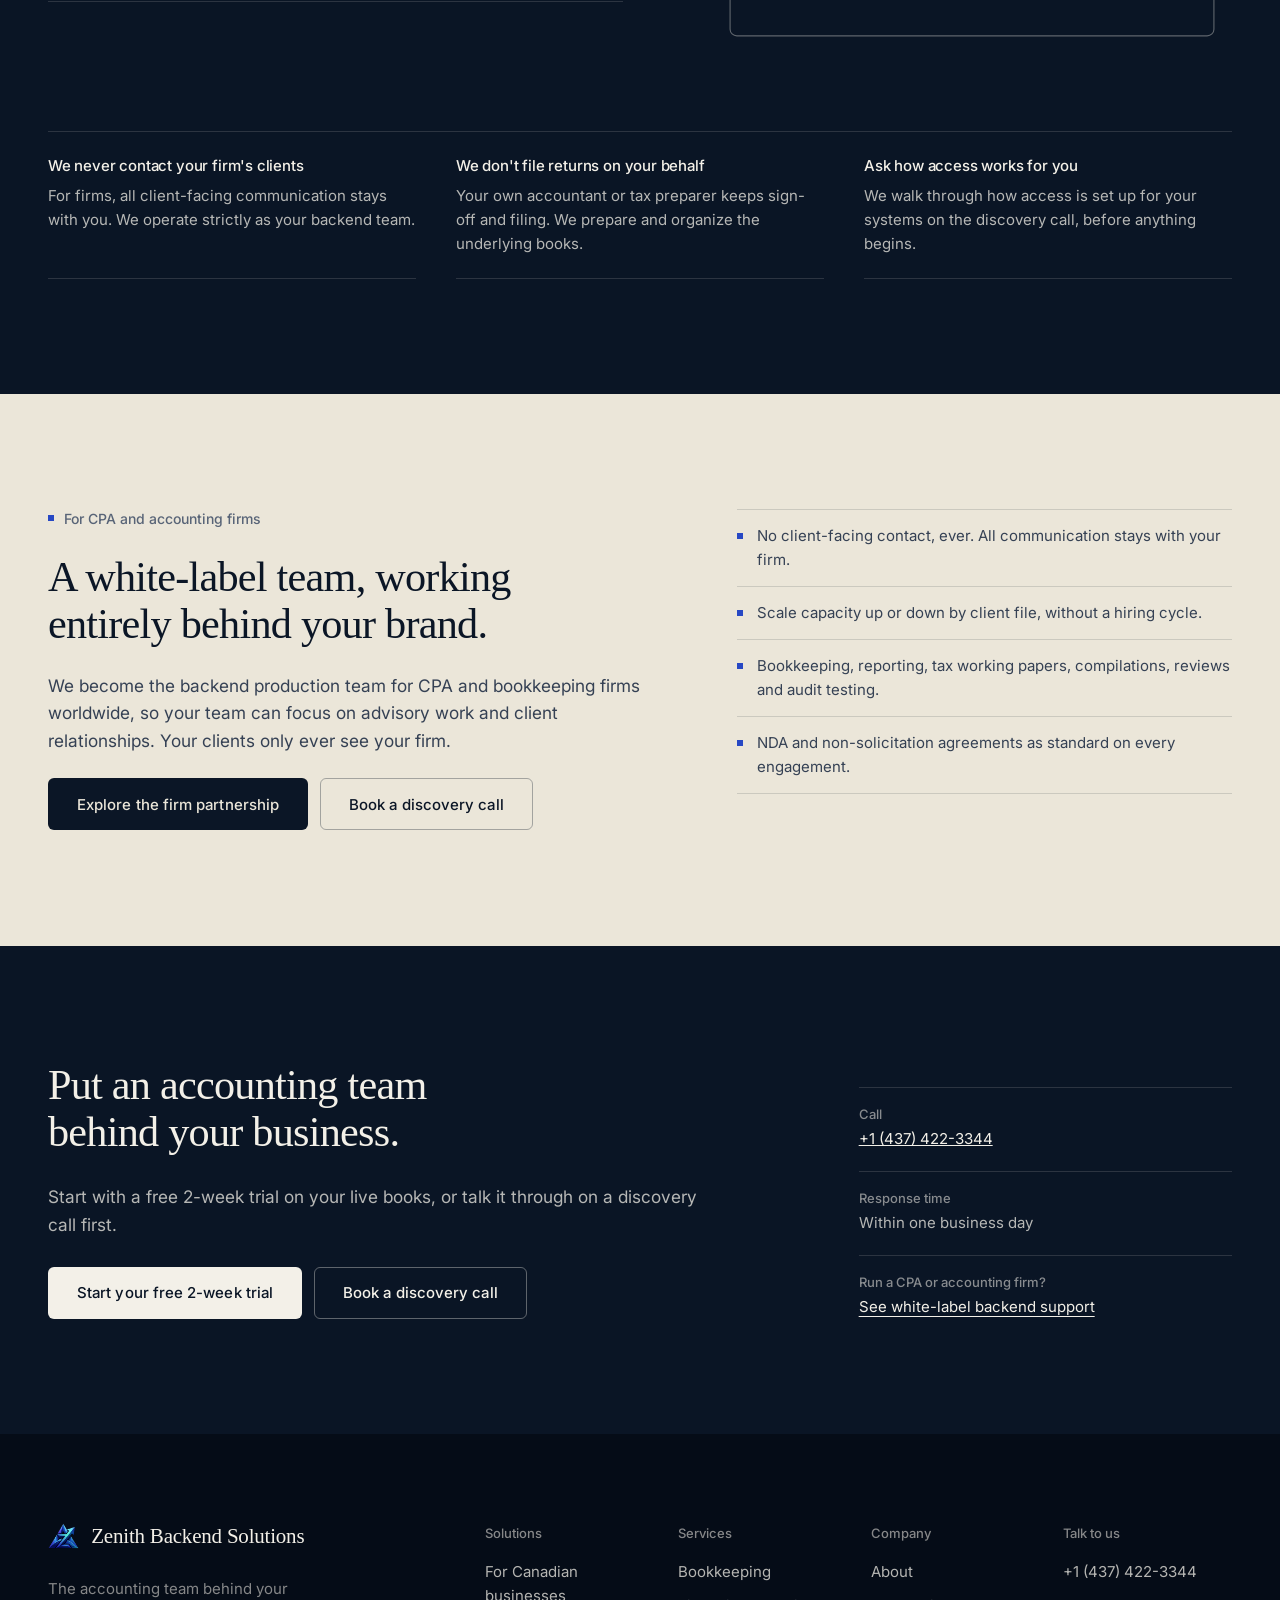
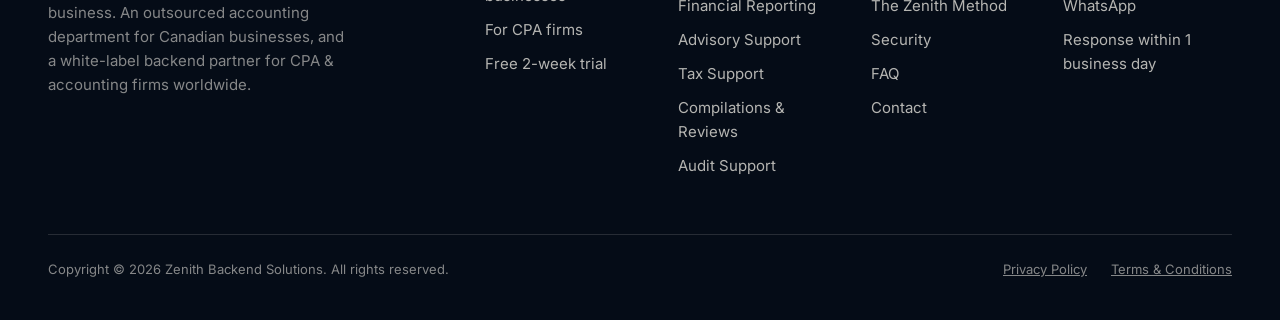
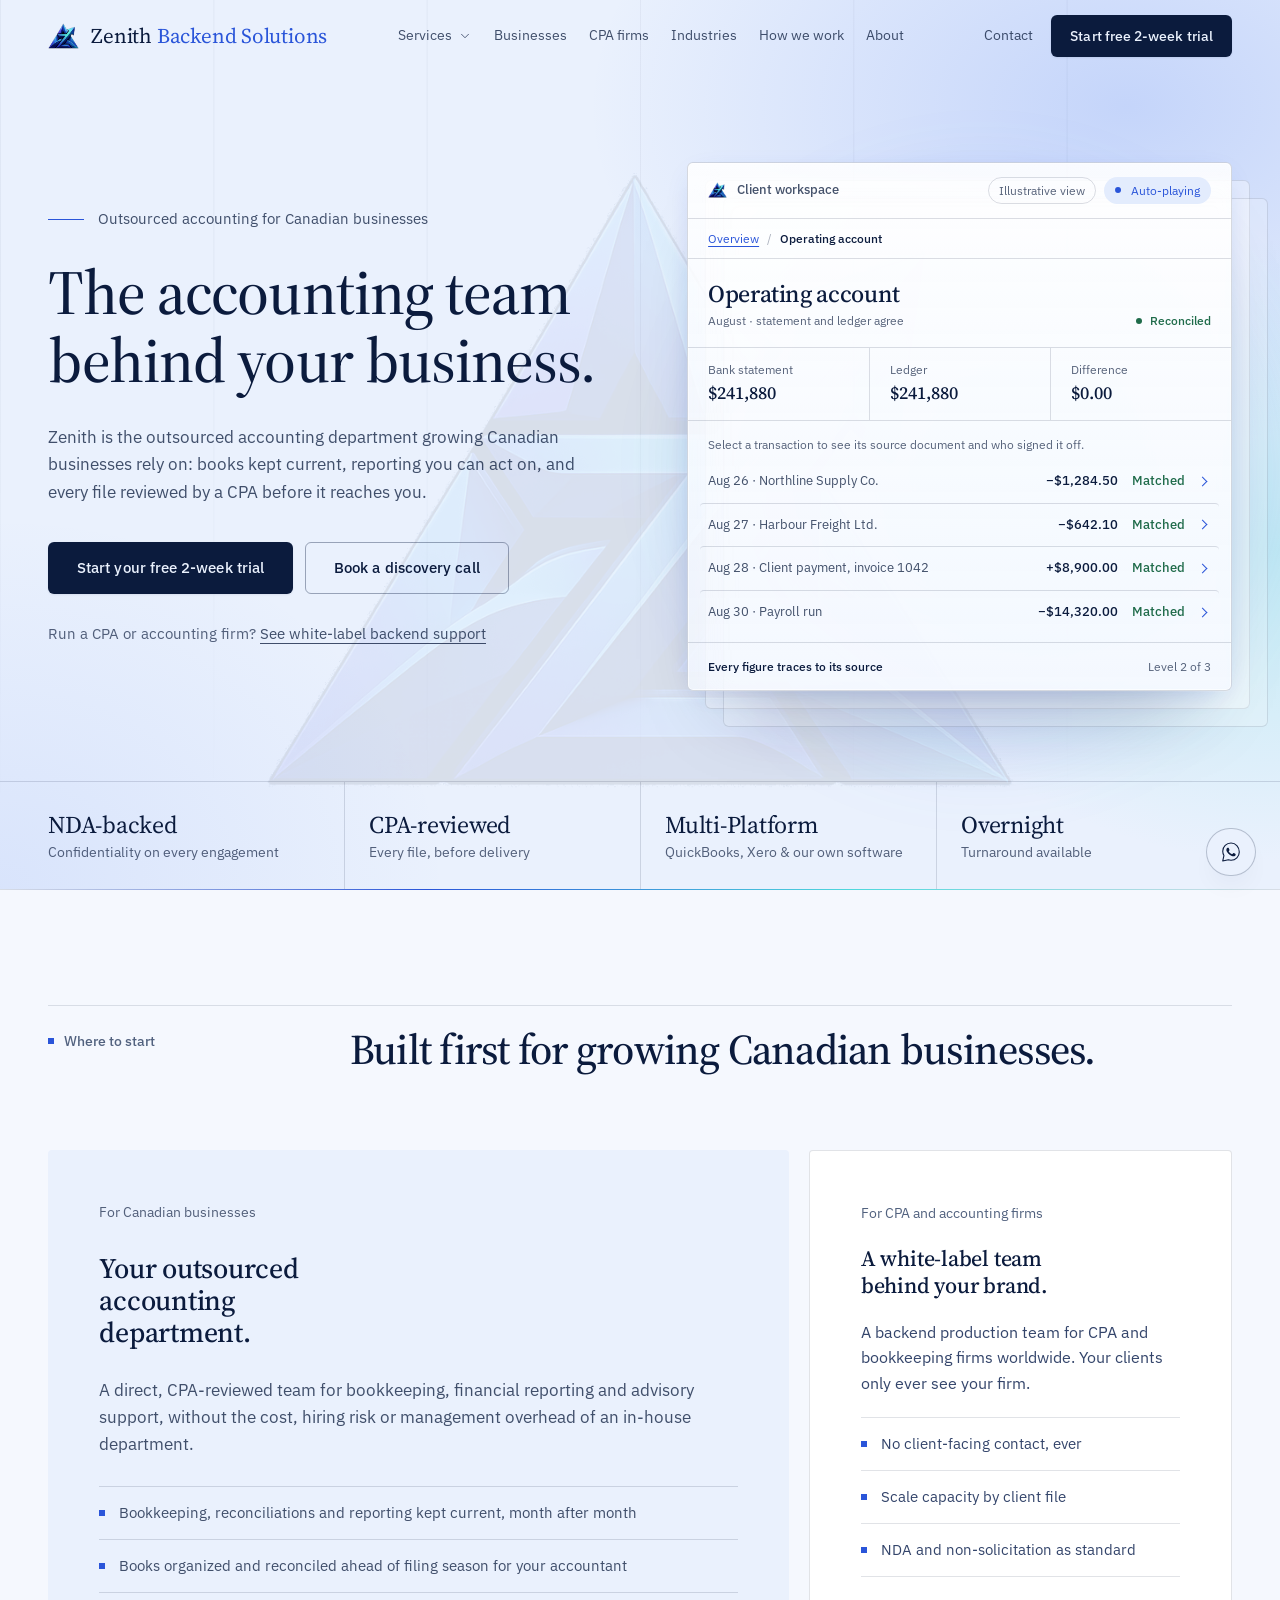
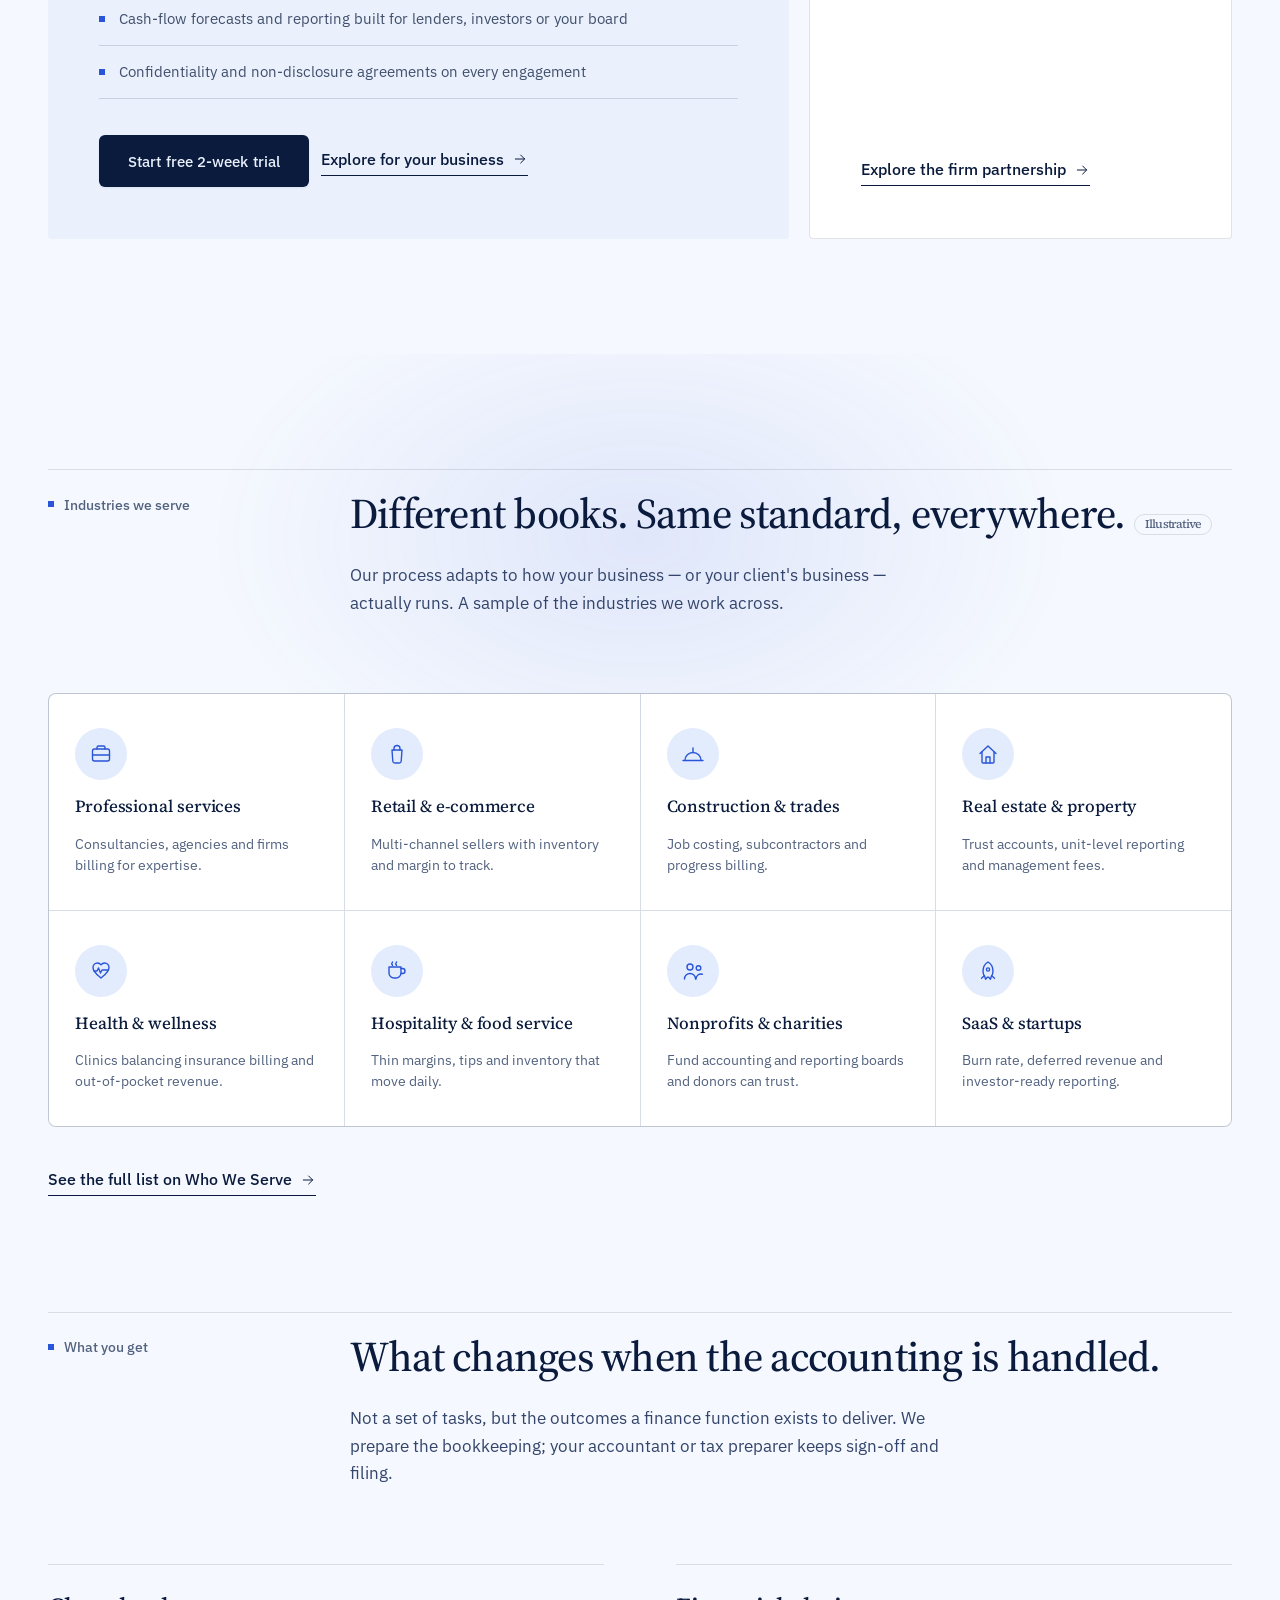
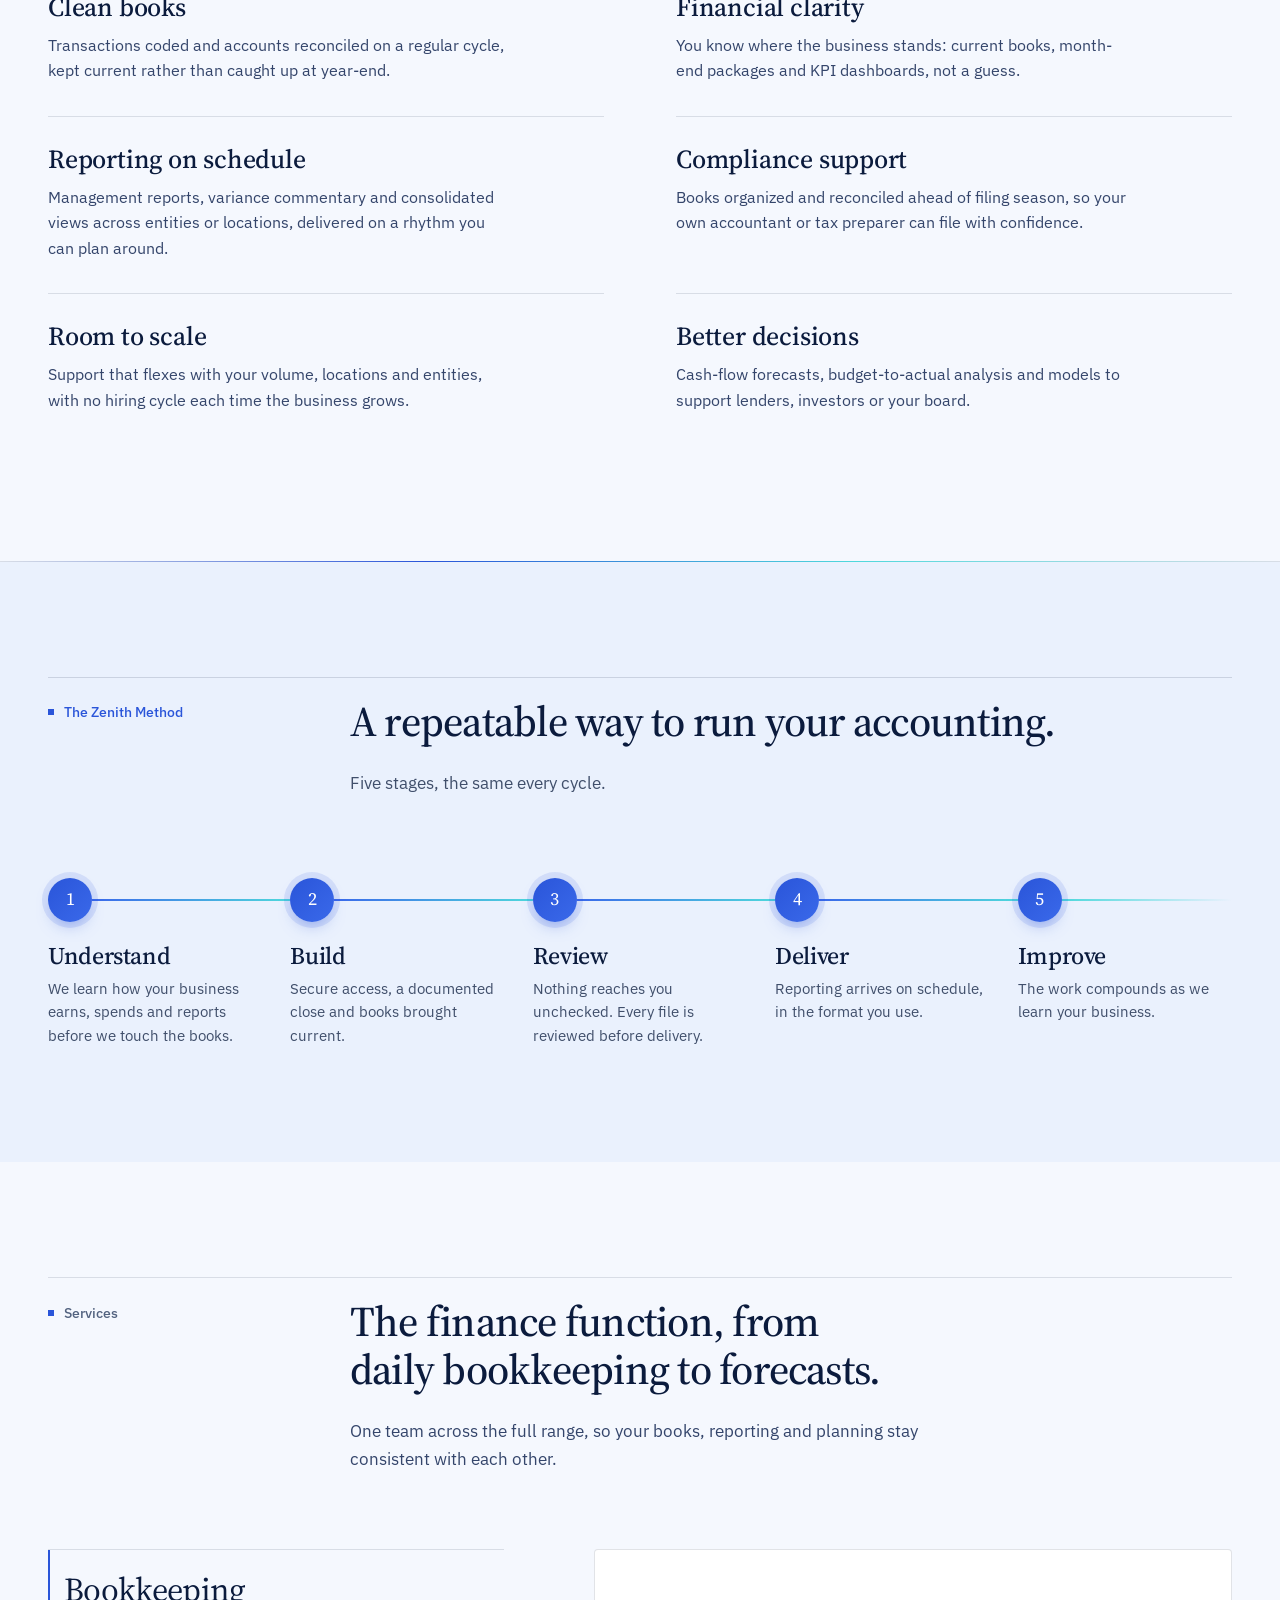
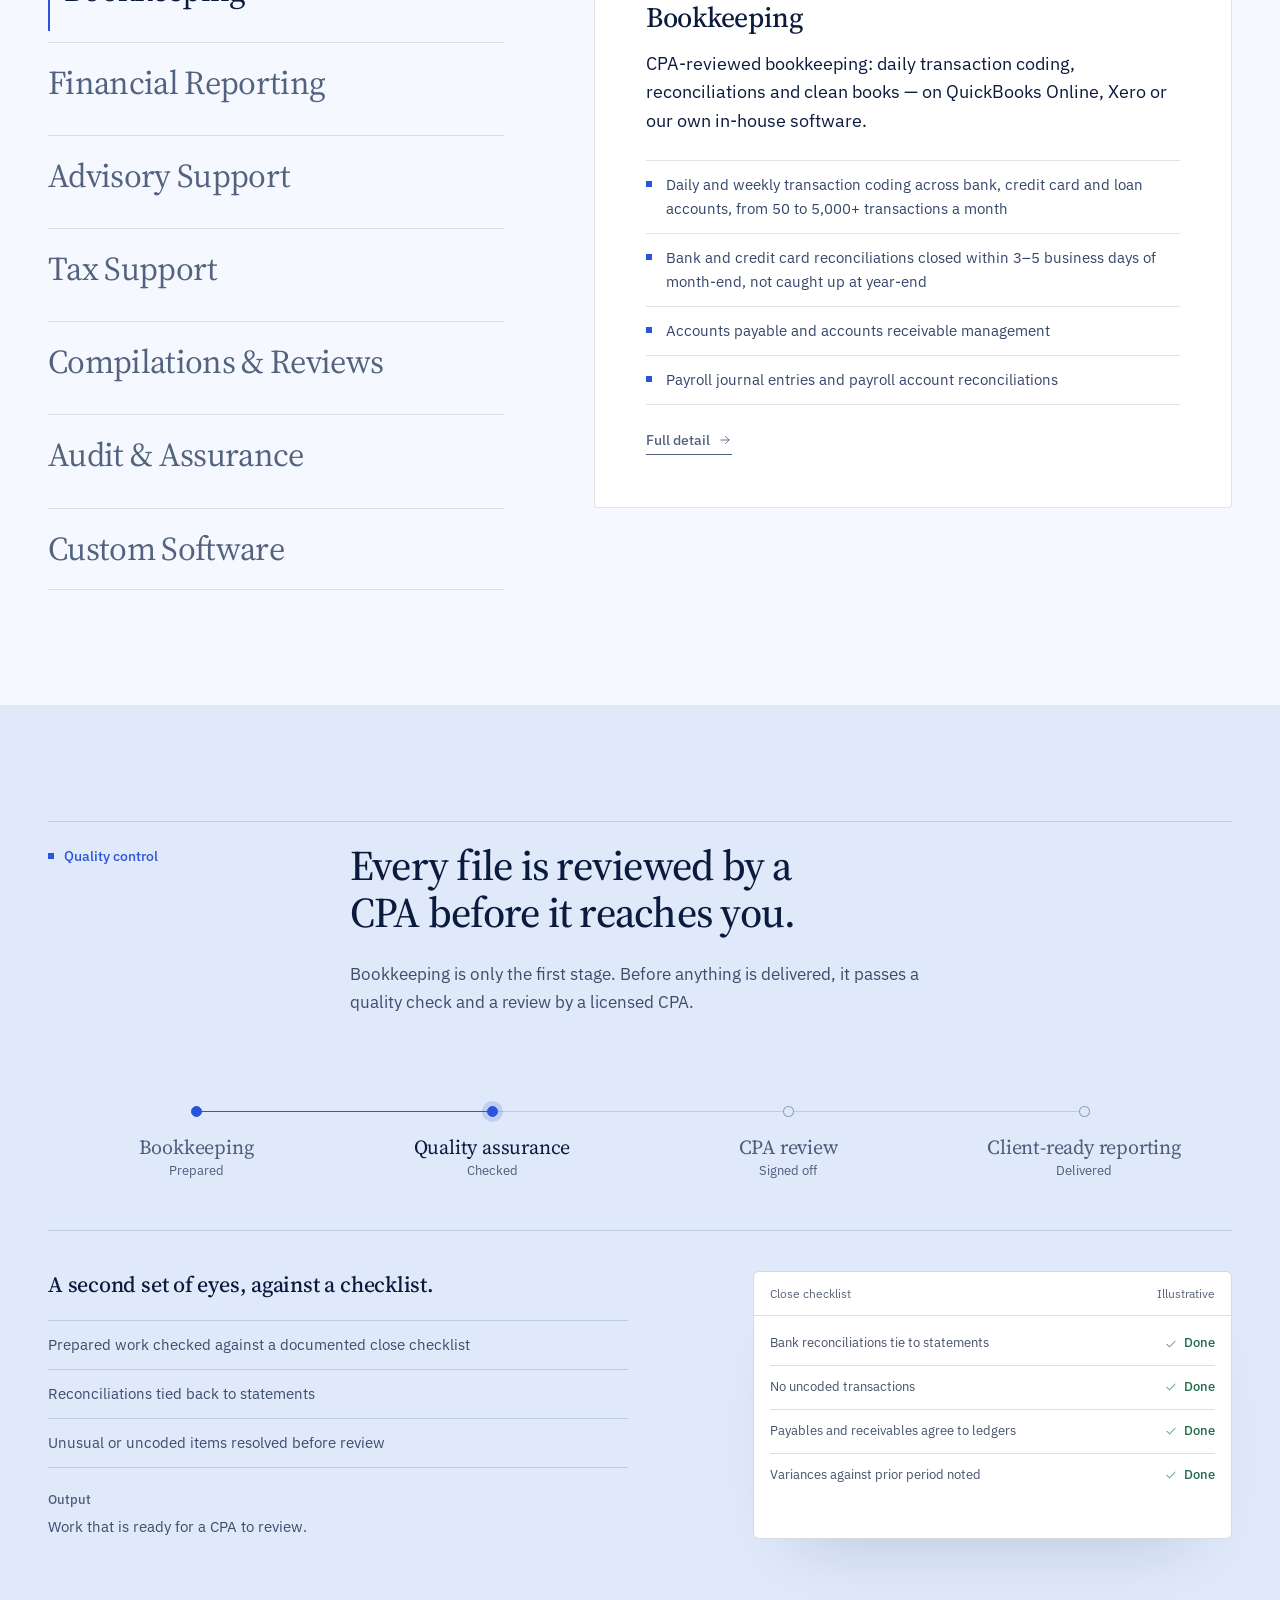
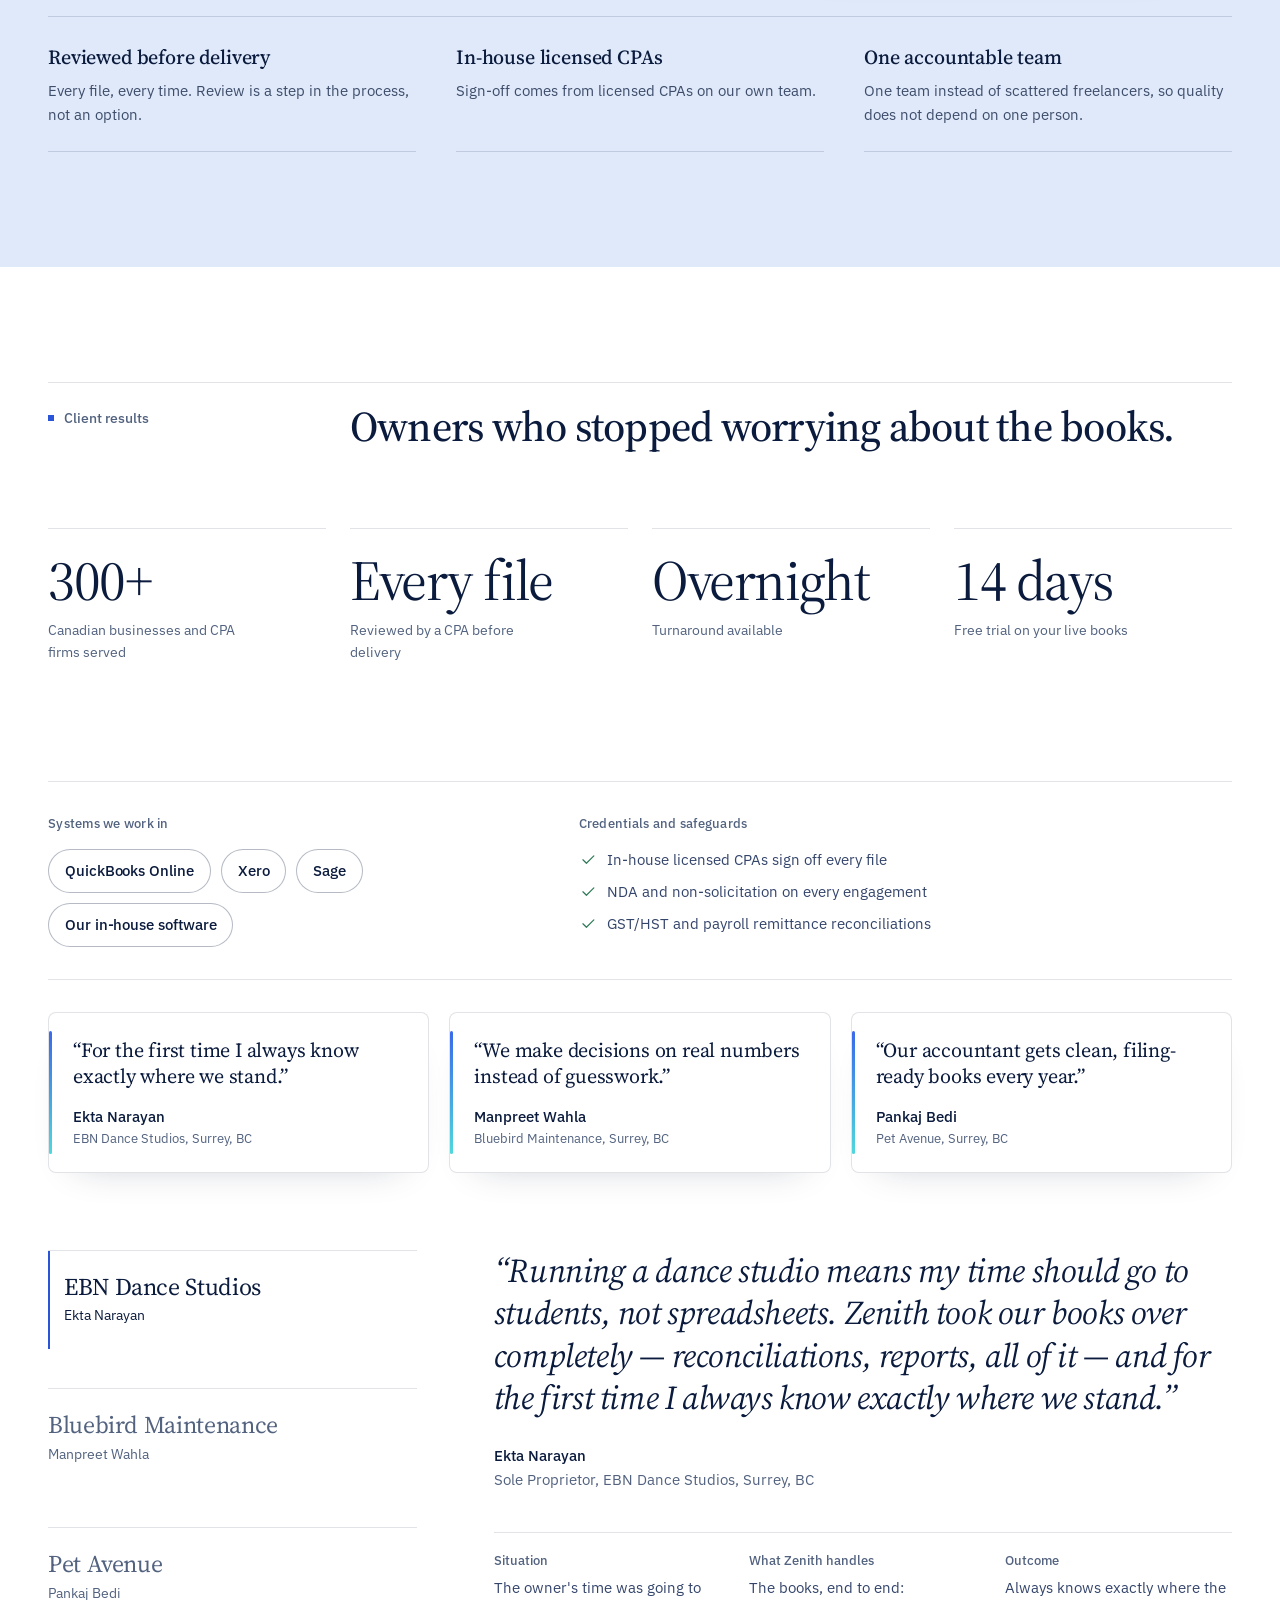
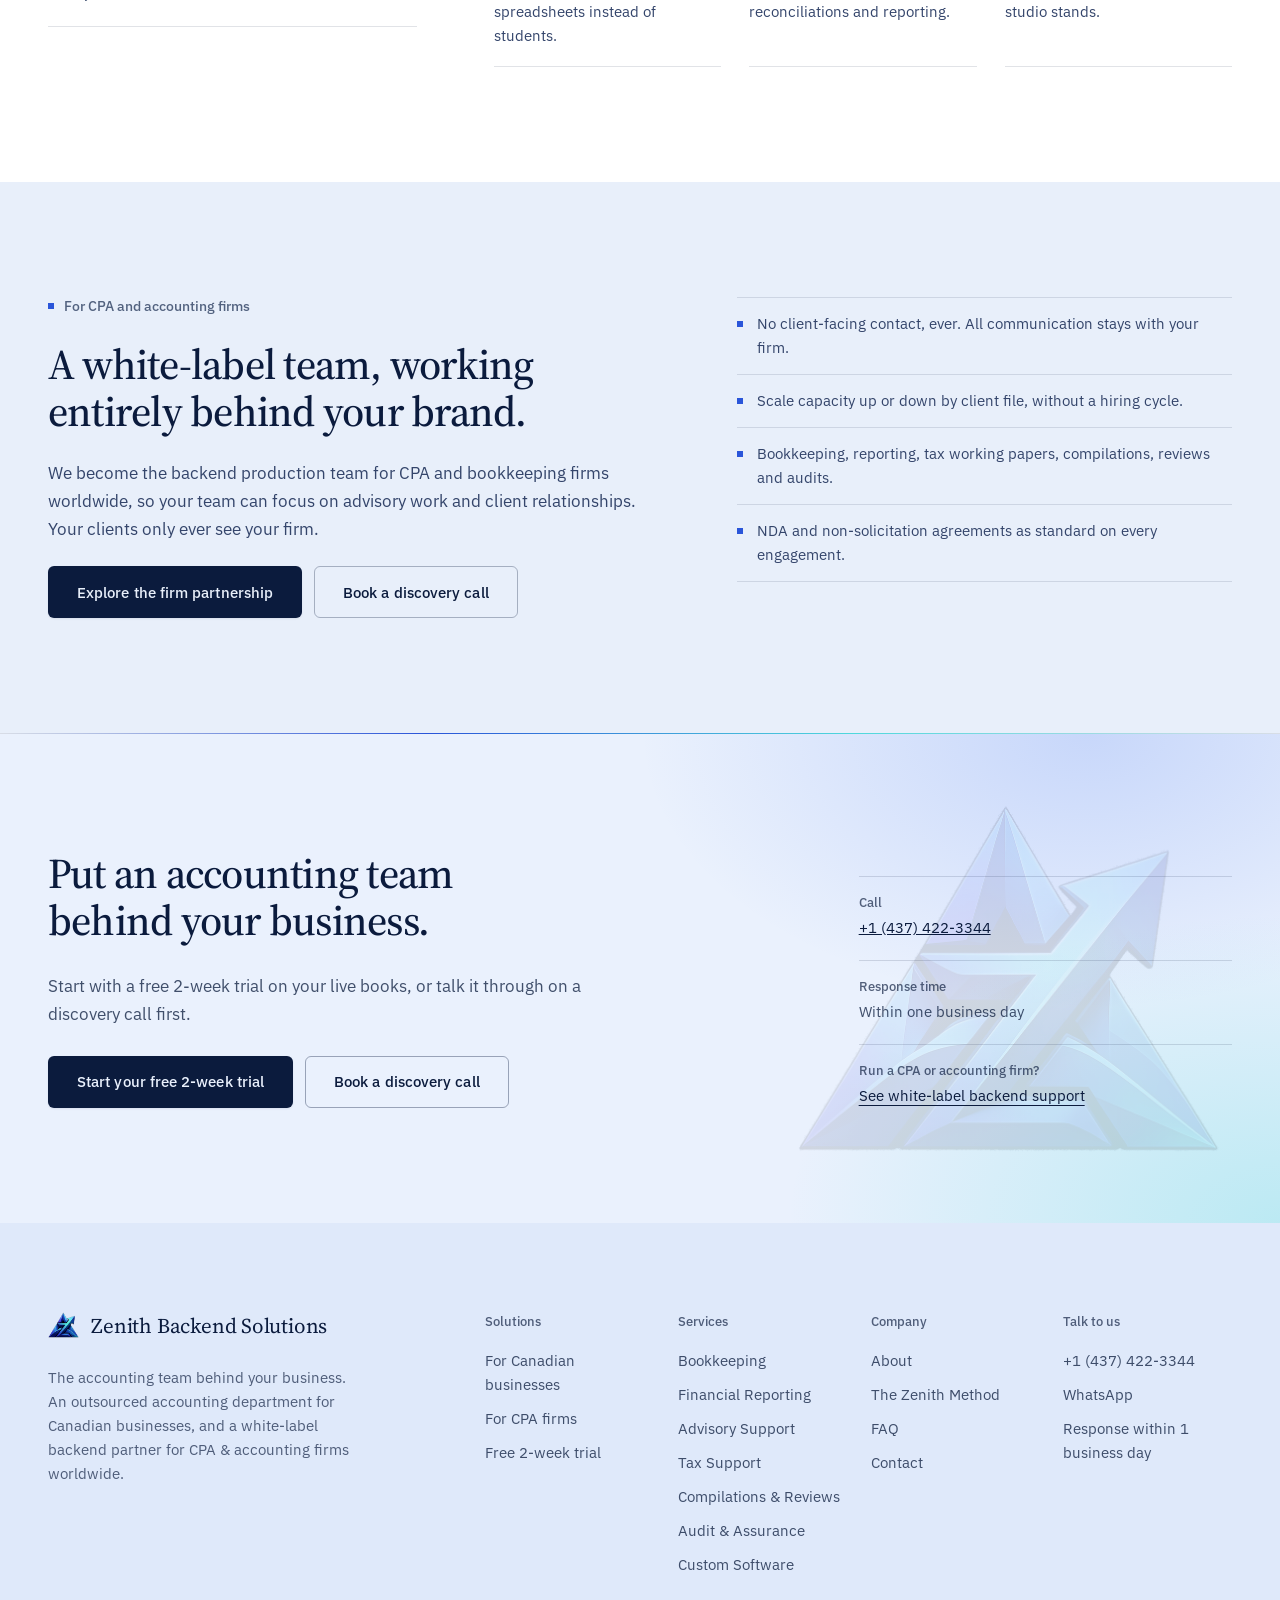
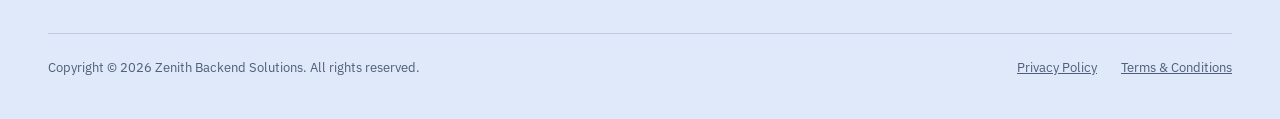
